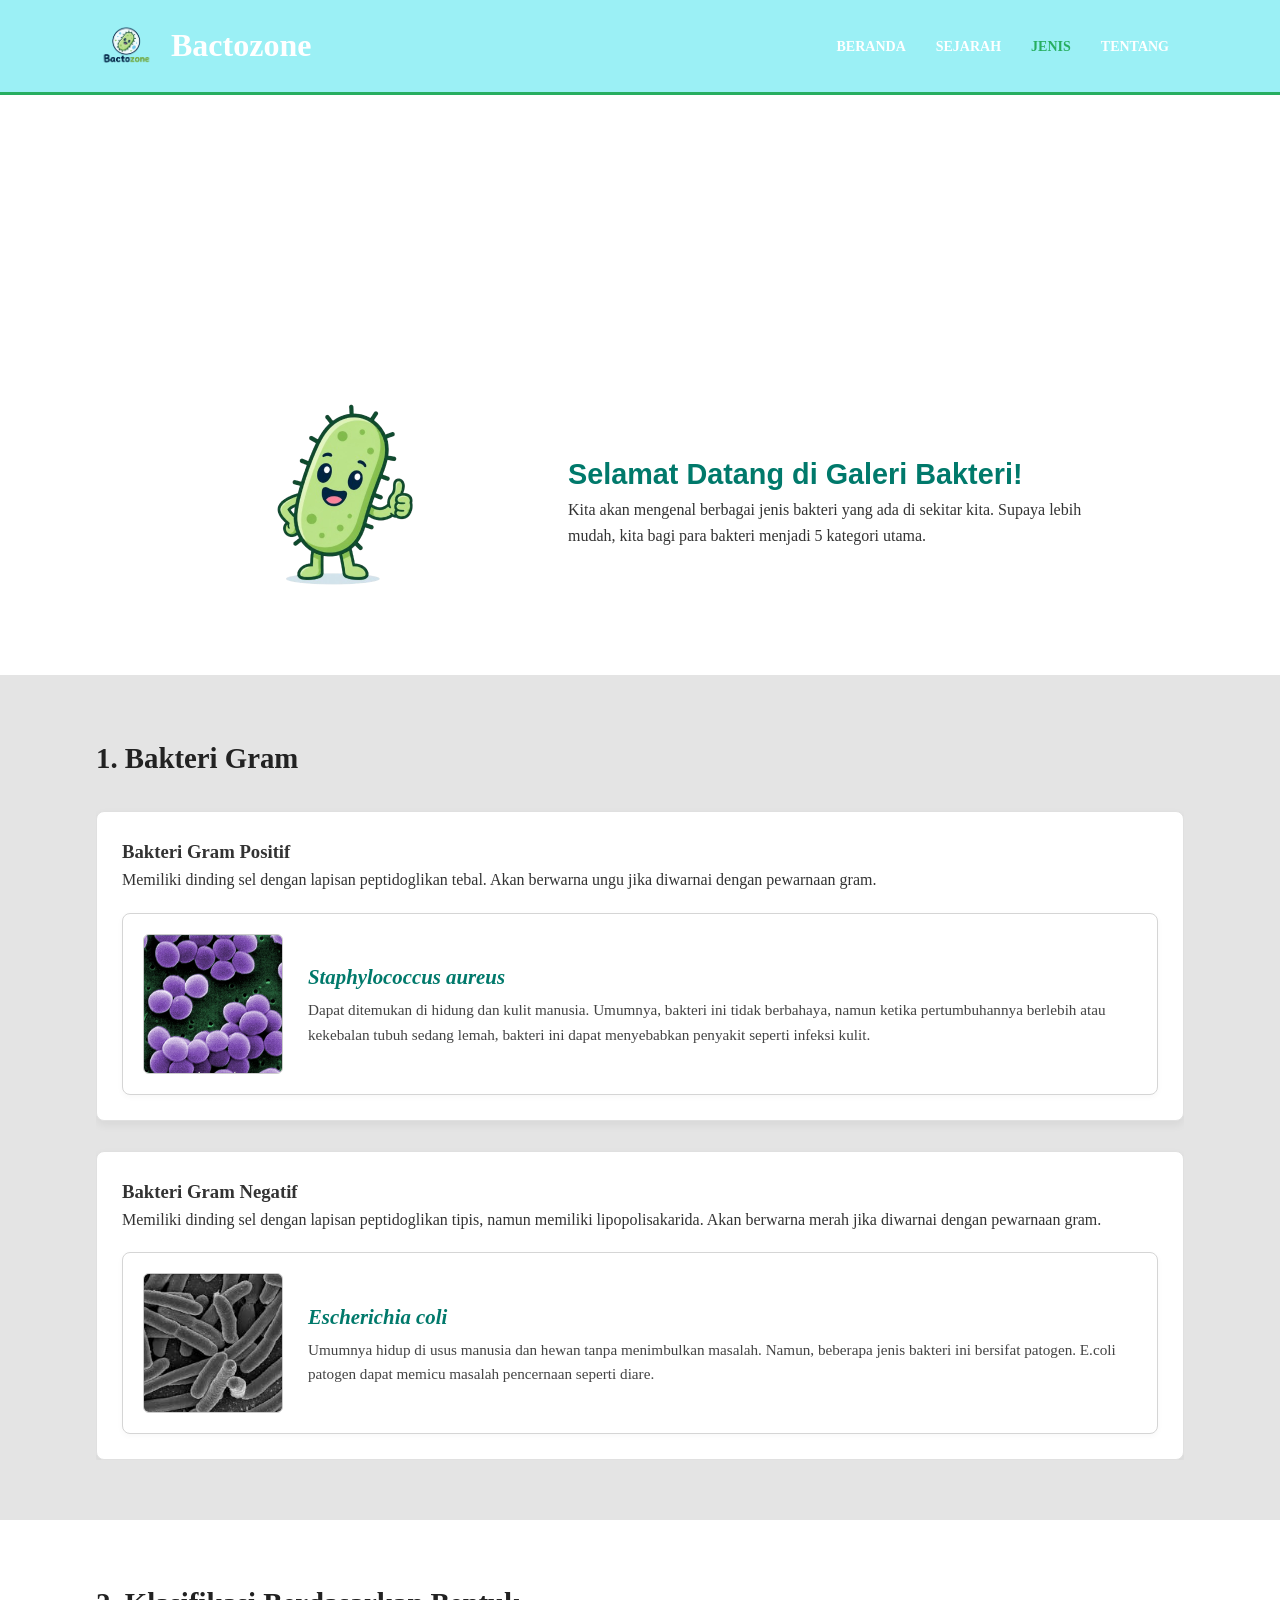
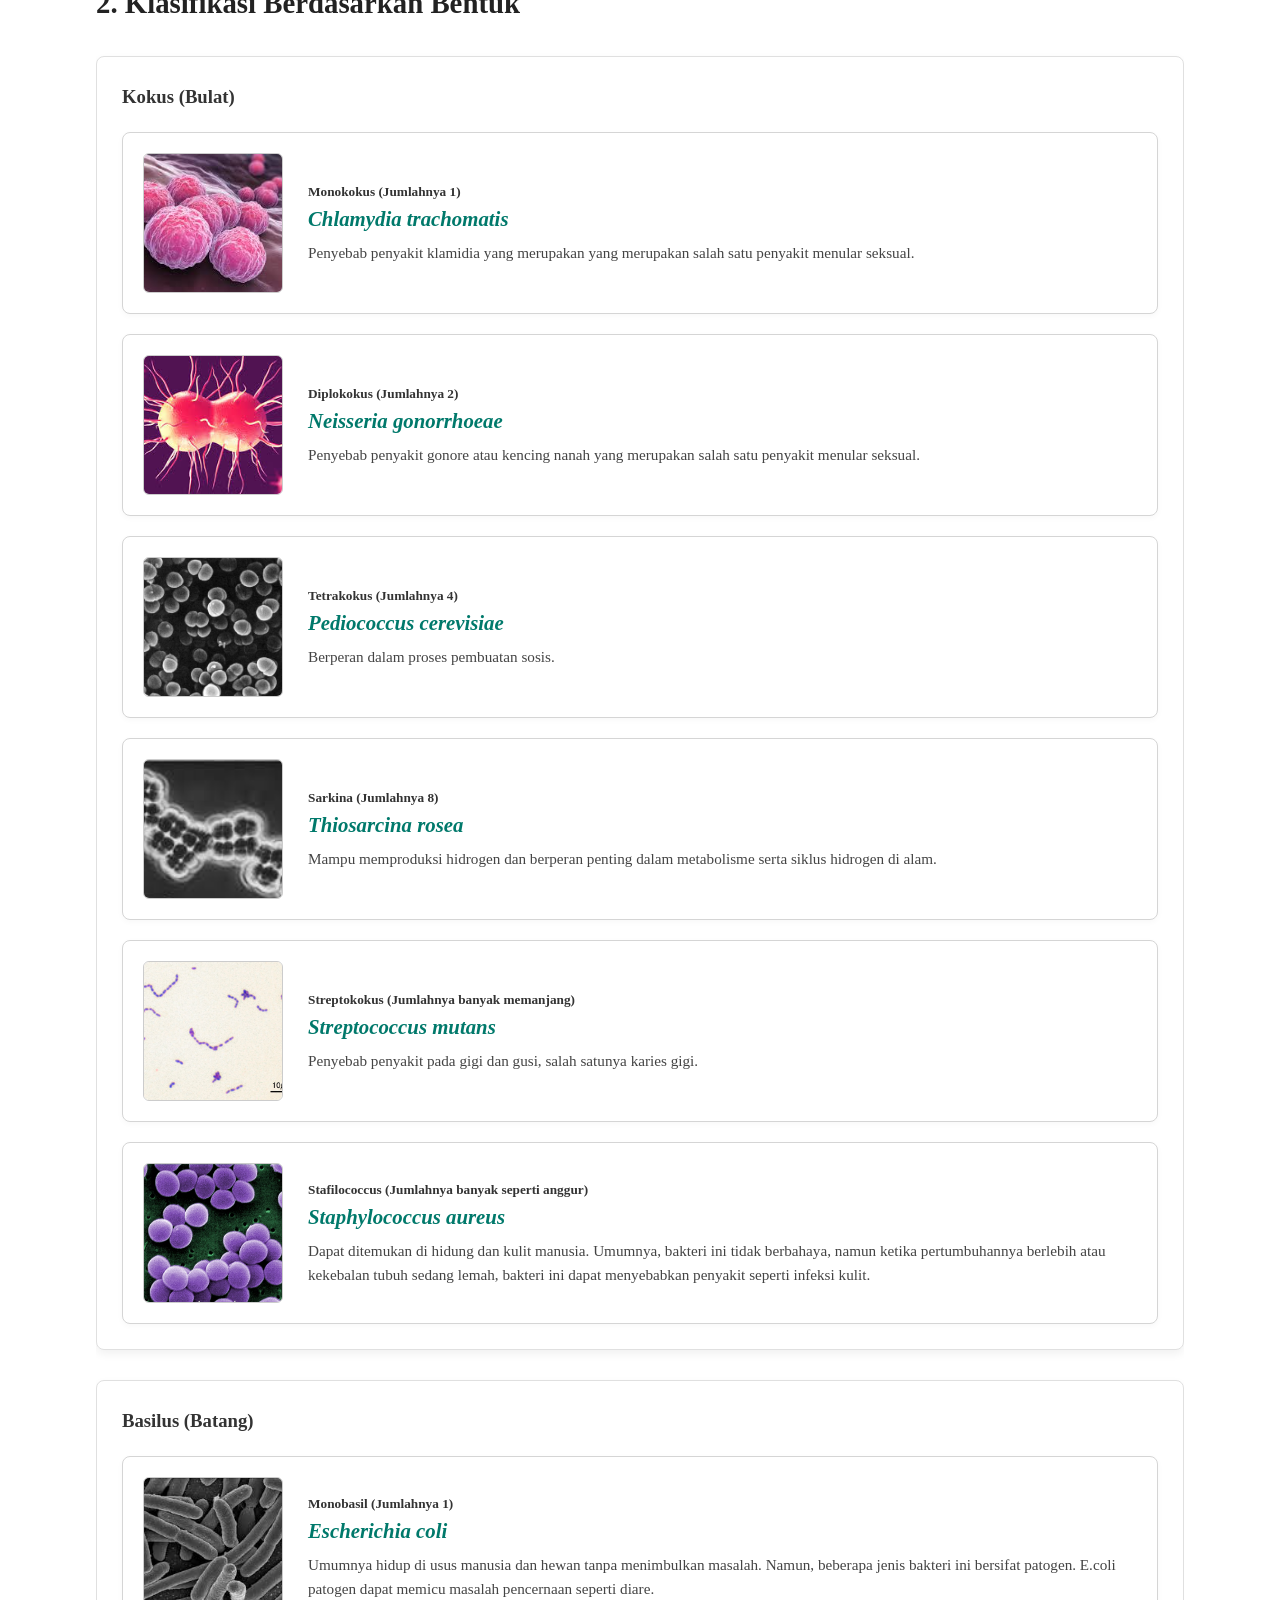
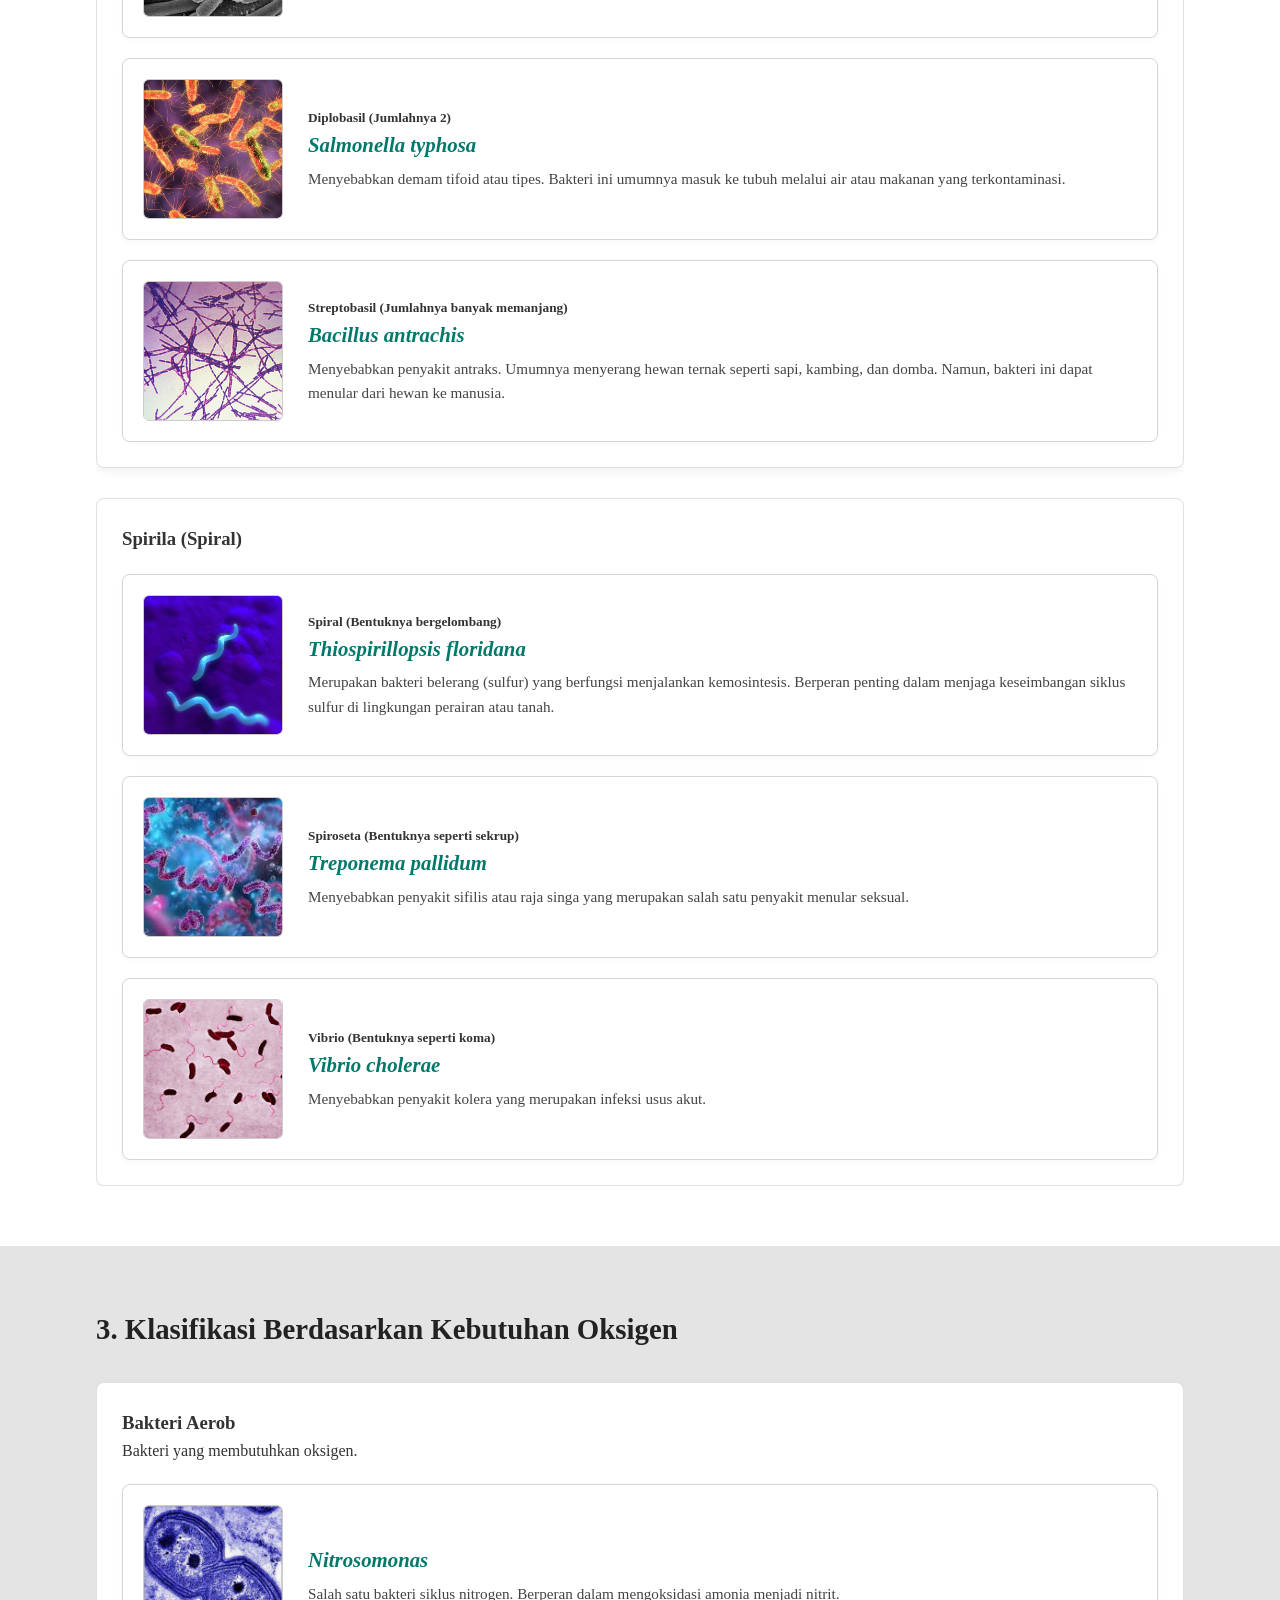
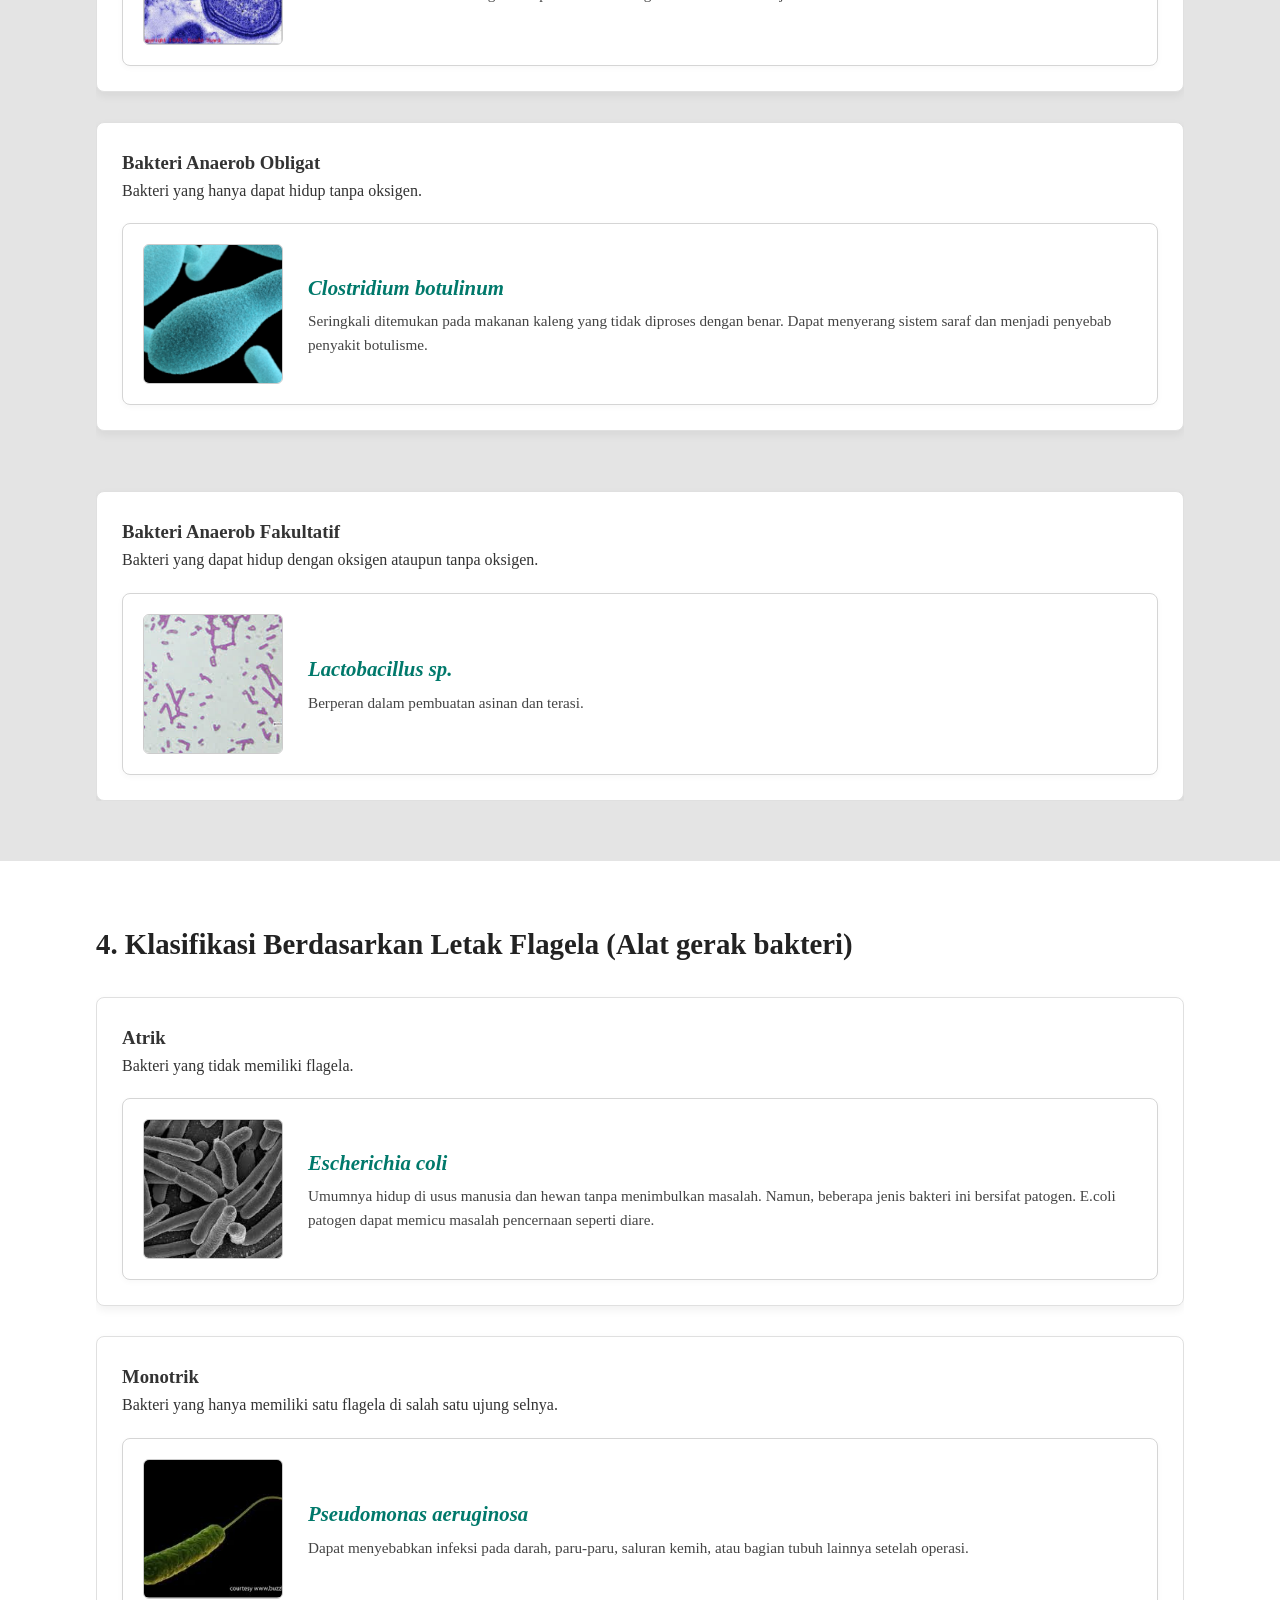
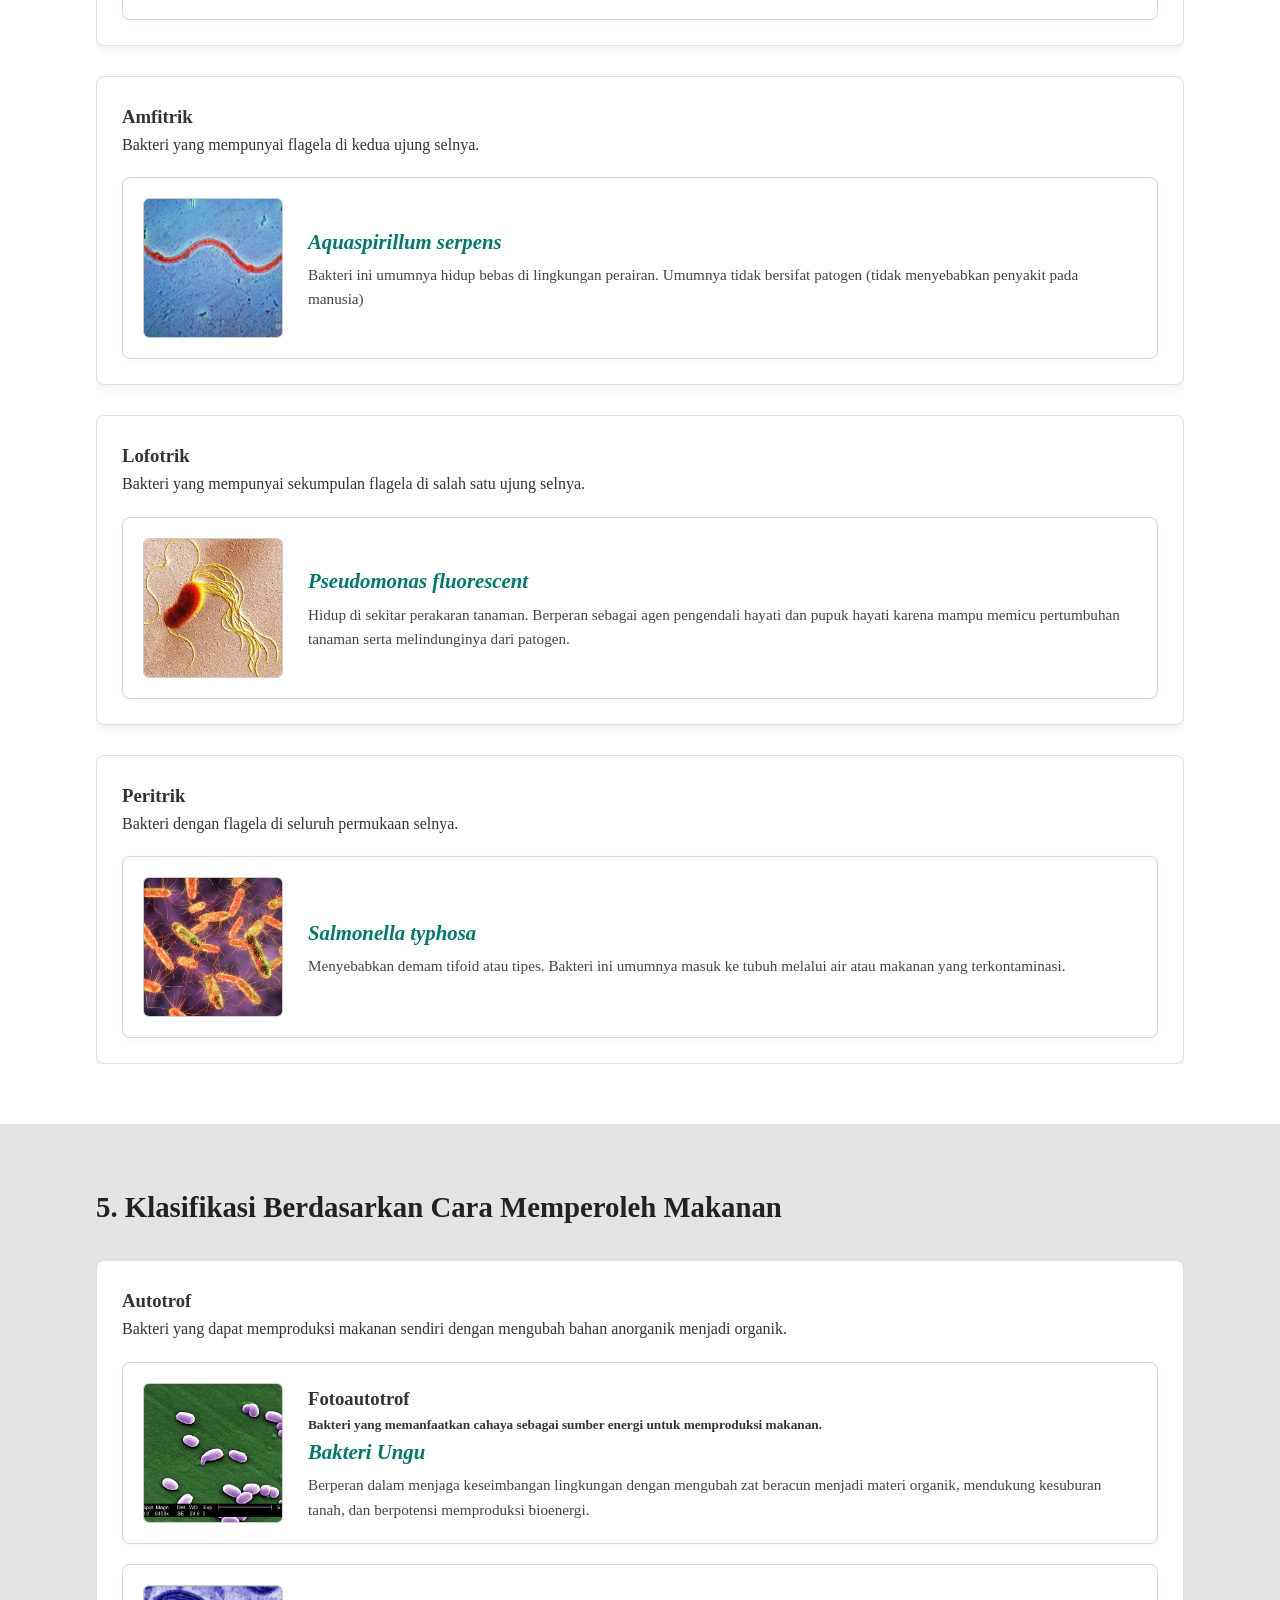
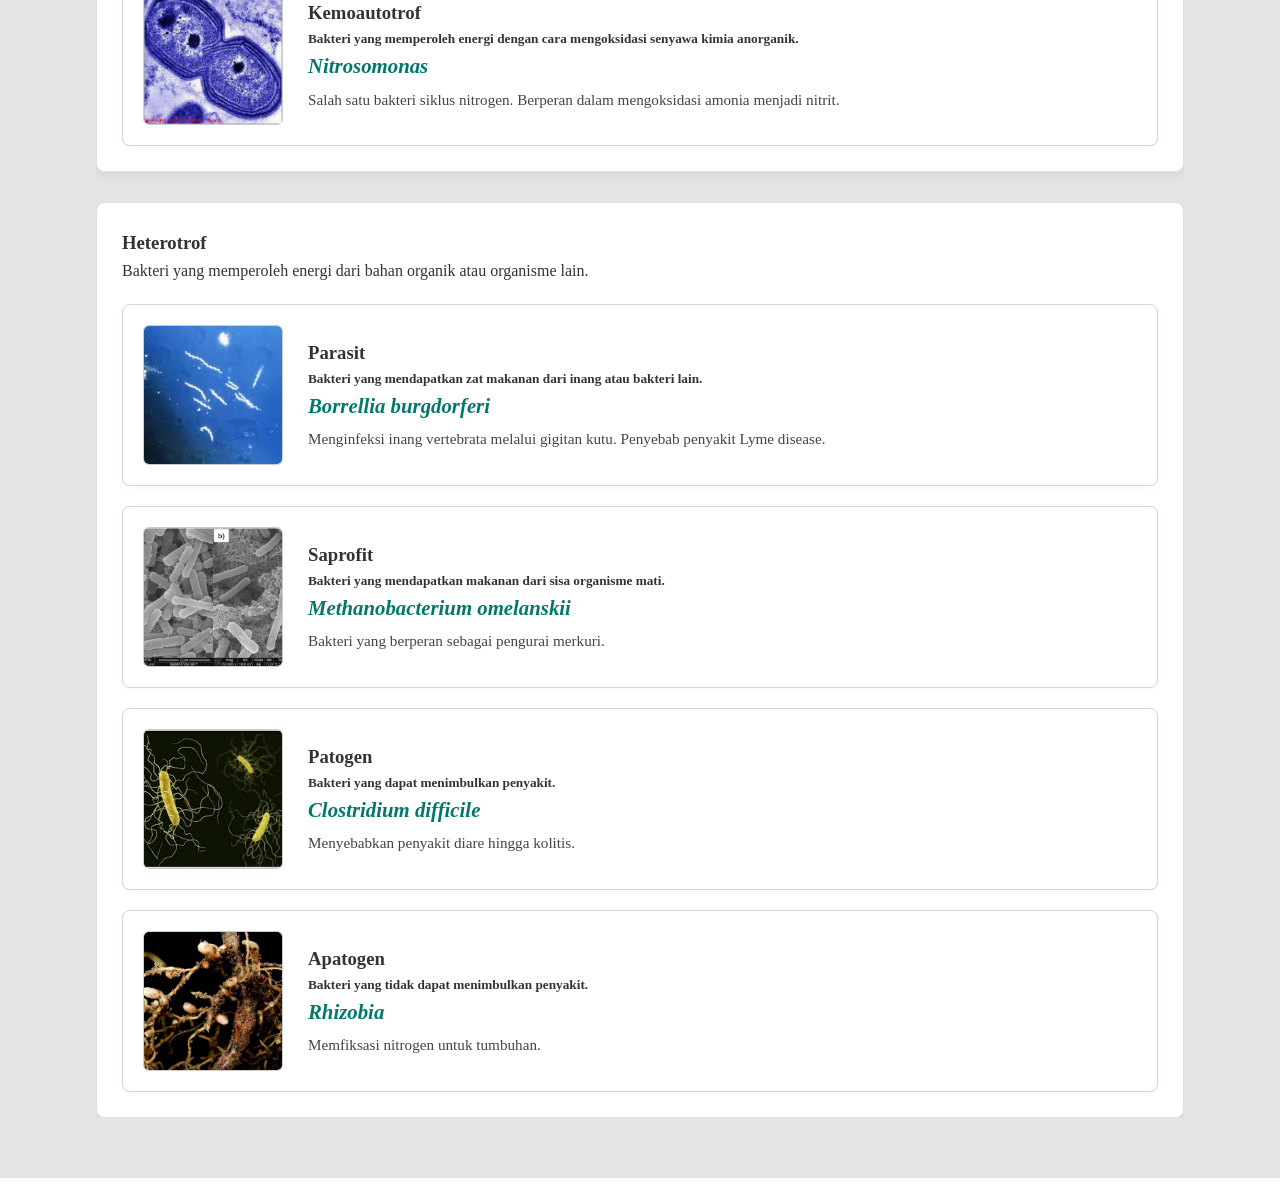
==== jenis.html @ f045241e "Update jenis.html" ====
<!DOCTYPE html>
<html lang="id">
<head>
    <meta charset="UTF-8">
    <meta name="viewport" content="width=device-width, initial-scale=1.0">
    <title>Jenis Bakteri - Bactozone</title>
    <link rel="stylesheet" href="styles.css">
</head>
<body>

    <header>
        <div class="container header-content">
            <div class="logo-area">
                <img src="logo.png" alt="Logo" class="main-logo">
                <h1>Bactozone</h1>
            </div>
            <nav>
                <ul>
                    <li><a href="index.html">Beranda</a></li>
                    <li><a href="sejarah.html">Sejarah</a></li>
                    <li><a href="jenis.html" class="active">Jenis</a></li>
                    <li><a href="#">Tentang</a></li>
                </ul>
            </nav>
        </div>
    </header>

    <section class="section-jenis bg-putih" style="padding: 200px 0 20px 0;">
        <main class="container content-grid" style="margin-top: 30px;">
        <div class="maskot-container">
            <img src="maskot.png" alt="Maskot" class="maskot-img">
        </div>
        <div class="penjelasan-singkat">
            <h2 style="font-family: 'Verdana', sans-serif; color: #00796b;">Selamat Datang di Galeri Bakteri!</h2>
            <p>Kita akan mengenal berbagai jenis bakteri yang ada di sekitar kita. Supaya lebih mudah, kita bagi para bakteri menjadi 5 kategori utama.</p>
        </div>
    </main>

    <section class="section-jenis bg-abu">
        <div class="container">
            <h2>1. Bakteri Gram</h2>
            
            <div class="sub-section-container">
                <div class="sub-section">
                    <h3>Bakteri Gram Positif</h3>
                    <p>Memiliki dinding sel dengan lapisan peptidoglikan tebal. Akan berwarna ungu jika diwarnai dengan pewarnaan gram.</p>
                    
                    <div class="bakteri-template">
                        <div class="bakteri-img-box">
                            <img src="Staphylococcus_aureus.jpg" alt="Staphylococcus aureus">
                        </div>
                        <div class="bakteri-info">
                            <h4>Staphylococcus aureus</h4>
                            <p>Dapat ditemukan di hidung dan kulit manusia. Umumnya, bakteri ini tidak berbahaya, namun ketika pertumbuhannya berlebih atau kekebalan tubuh sedang lemah, bakteri ini dapat menyebabkan penyakit seperti infeksi kulit.</p>
                        </div>
                    </div>
                </div>

                <div class="sub-section">
                    <h3>Bakteri Gram Negatif</h3>
                    <p>Memiliki dinding sel dengan lapisan peptidoglikan tipis, namun memiliki lipopolisakarida. Akan berwarna merah jika diwarnai dengan pewarnaan gram.<p>
                    
                    <div class="bakteri-template">
                        <div class="bakteri-img-box">
                            <img src="Escherichia_coli.jpeg" alt="Escherichia coli">
                        </div>
                        <div class="bakteri-info">
                            <h4>Escherichia coli</h4>
                            <p>Umumnya hidup di usus manusia dan hewan tanpa menimbulkan masalah. Namun, beberapa jenis bakteri ini bersifat patogen. E.coli patogen dapat memicu masalah pencernaan seperti diare.</p>
                        </div>
                    </div>
                </div>
            </div>
        </div>
    </section>

    <section class="section-jenis bg-putih">
        <div class="container">
            <h2>2. Klasifikasi Berdasarkan Bentuk</h2>
                      
            <div class="sub-section-container">
                
                <div class="sub-section">
                    <h3>Kokus (Bulat)</h3>
                           
                    <div class="bakteri-template">
                        <div class="bakteri-img-box"><img src="Chlamydia_trachomatis.jpeg" alt="Chlamydia trachomatis"></div>
                        <div class="bakteri-info">
                            <h5>Monokokus (Jumlahnya 1)</h5>
                            <h4>Chlamydia trachomatis</h4>
                            <p>Penyebab penyakit klamidia yang merupakan yang merupakan salah satu penyakit menular seksual.</p>
                        </div>
                    </div>
                    
                    <div class="bakteri-template">
                        <div class="bakteri-img-box"><img src="Neisseria_gonorrhoeae.jpeg" alt="Neisseria gonorrhoeae"></div>
                        <div class="bakteri-info">
                            <h5>Diplokokus (Jumlahnya 2)</h5>
                            <h4>Neisseria gonorrhoeae</h4>
                            <p>Penyebab penyakit gonore atau kencing nanah yang merupakan salah satu penyakit menular seksual.</p>
                        </div>
                    </div>

                    <div class="bakteri-template">
                        <div class="bakteri-img-box"><img src="Pediococcus_cerevisiae.jpeg" alt="Pediococcus cerevisiae"></div>
                        <div class="bakteri-info">
                            <h5>Tetrakokus (Jumlahnya 4)</h5>
                            <h4>Pediococcus cerevisiae</h4>
                            <p>Berperan dalam proses pembuatan sosis.</p>
                        </div>
                    </div>

                    <div class="bakteri-template">
                        <div class="bakteri-img-box"><img src="Thiosarcina_rosea.jpeg" alt="Thiosarcina rosea"></div>
                        <div class="bakteri-info">
                            <h5>Sarkina (Jumlahnya 8)</h5>
                            <h4>Thiosarcina rosea</h4>
                            <p>Mampu memproduksi hidrogen dan berperan penting dalam metabolisme serta siklus hidrogen di alam.</p>
                        </div>
                    </div>

                    <div class="bakteri-template">
                        <div class="bakteri-img-box"><img src="Streptococcus_mutans.jpg" alt="Streptococcus mutans"></div>
                        <div class="bakteri-info">
                            <h5>Streptokokus (Jumlahnya banyak memanjang)</h5>
                            <h4>Streptococcus mutans</h4>
                            <p>Penyebab penyakit pada gigi dan gusi, salah satunya karies gigi. </p>
                        </div>
                    </div>

                    <div class="bakteri-template">
                        <div class="bakteri-img-box"><img src="Staphylococcus_aureus.jpg" alt="Staphylococcus aureus"></div>
                        <div class="bakteri-info">
                            <h5>Stafilococcus (Jumlahnya banyak seperti anggur)</h5>
                            <h4>Staphylococcus aureus</h4>
                            <p>Dapat ditemukan di hidung dan kulit manusia. Umumnya, bakteri ini tidak berbahaya, namun ketika pertumbuhannya berlebih atau kekebalan tubuh sedang lemah, bakteri ini dapat menyebabkan penyakit seperti infeksi kulit.</p>
                        </div>
                    </div>
                </div>

                <div class="sub-section">
                    <h3>Basilus (Batang)</h3>
                    
                    <div class="bakteri-template">
                        <div class="bakteri-img-box"><img src="Escherichia_coli.jpeg" alt="Escherichia coli"></div>
                        <div class="bakteri-info">
                            <h5>Monobasil (Jumlahnya 1)
                            <h4>Escherichia coli</h4>
                            <p>Umumnya hidup di usus manusia dan hewan tanpa menimbulkan masalah. Namun, beberapa jenis bakteri ini bersifat patogen. E.coli patogen dapat memicu masalah pencernaan seperti diare.</p>
                        </div>
                    </div>

                    <div class="bakteri-template">
                        <div class="bakteri-img-box"><img src="Salmonella_typhosa.jpg" alt="Salmonella typhosa"></div>
                        <div class="bakteri-info">
                            <h5>Diplobasil (Jumlahnya 2)</h5>
                            <h4>Salmonella typhosa</h4>
                            <p>Menyebabkan demam tifoid atau tipes. Bakteri ini umumnya masuk ke tubuh melalui air atau makanan yang terkontaminasi.</p>
                        </div>
                    </div>

                    <div class="bakteri-template">
                        <div class="bakteri-img-box"><img src="Bacillus_antrachis.jpg" alt="Bacillus antrachis"></div>
                        <div class="bakteri-info">
                            <h5>Streptobasil (Jumlahnya banyak memanjang)</h5>
                            <h4>Bacillus antrachis</h4>
                            <p>Menyebabkan penyakit antraks. Umumnya menyerang hewan ternak seperti sapi, kambing, dan domba. Namun, bakteri ini dapat menular dari hewan ke manusia.</p>
                        </div>
                    </div>
                </div>

                <div class="sub-section">
                    <h3>Spirila (Spiral)</h3>
                    
                    <div class="bakteri-template">
                        <div class="bakteri-img-box"><img src="Thiospirillopsis.jpg" alt="Thiospirillopsis floridana"></div>
                        <div class="bakteri-info">
                            <h5>Spiral (Bentuknya bergelombang)</h5>
                            <h4>Thiospirillopsis floridana</h4>
                            <p>Merupakan bakteri belerang (sulfur) yang berfungsi menjalankan kemosintesis. Berperan penting dalam menjaga keseimbangan siklus sulfur di lingkungan perairan atau tanah.</p>
                        </div>
                    </div>

                    <div class="bakteri-template">
                        <div class="bakteri-img-box"><img src="treponema_pallidum.jpeg" alt="Treponema pallidum"></div>
                        <div class="bakteri-info">
                            <h5>Spiroseta (Bentuknya seperti sekrup)</h5>
                            <h4>Treponema pallidum</h4>
                            <p>Menyebabkan penyakit sifilis atau raja singa yang merupakan salah satu penyakit menular seksual.</p>
                        </div>
                    </div>

                    <div class="bakteri-template">
                        <div class="bakteri-img-box"><img src="Vibrio_cholerae.jpg" alt="Vibrio cholerae"></div>
                        <div class="bakteri-info">
                            <h5>Vibrio (Bentuknya seperti koma)</h5>
                            <h4>Vibrio cholerae</h4>
                            <p>Menyebabkan penyakit kolera yang merupakan infeksi usus akut.</p>
                        </div>
                    </div>
                </div>

            </div>
        </div>
    </section>

    <section class="section-jenis bg-abu">
        <div class="container">
            <h2>3. Klasifikasi Berdasarkan Kebutuhan Oksigen</h2>
            
            <div class="sub-section-container">
                <div class="sub-section">
                    <h3>Bakteri Aerob </h3>
                    <p>Bakteri yang membutuhkan oksigen.</p>
                    <div class="bakteri-template">
                        <div class="bakteri-img-box"><img src="Nitrosomonas.jpg" alt="Nitrosomonas"></div>
                        <div class="bakteri-info">
                            <h4>Nitrosomonas</h4>
                               <p>Salah satu bakteri siklus nitrogen. Berperan dalam mengoksidasi amonia menjadi nitrit.</p>
                        </div>
                    </div>
                </div>
            </div>

             <div class="sub-section-container">
                <div class="sub-section">
                   <h3>Bakteri Anaerob Obligat </h3>
                    <p>Bakteri yang hanya dapat hidup tanpa oksigen.</p>
                    <div class="bakteri-template">
                        <div class="bakteri-img-box"><img src="Clostridium_botulinum.jpg" alt="Clostridium botulinum"></div>
                        <div class="bakteri-info">
                            <h4>Clostridium botulinum</h4>
                            <p>Seringkali ditemukan pada makanan kaleng yang tidak diproses dengan benar. Dapat menyerang sistem saraf dan menjadi penyebab penyakit botulisme.</p>
                        </div>
                    </div>
                </div>

              <div class="sub-section-container">
                <div class="sub-section">
                    <h3>Bakteri Anaerob Fakultatif </h3>
                    <p>Bakteri yang dapat hidup dengan oksigen ataupun tanpa oksigen.</p>
                    <div class="bakteri-template">
                        <div class="bakteri-img-box"><img src="Lactobacillus_sp..jpeg" alt="Lactobacillus sp."></div>
                        <div class="bakteri-info">
                        <h4>Lactobacillus sp.</h4>
                            <p>Berperan dalam pembuatan asinan dan terasi.</p>
                        </div>
                    </div>
                </div>
              </div>
             </div>
        </div>
    </section>
                    
    <section class="section-jenis bg-putih">
        <div class="container">
            <h2>4. Klasifikasi Berdasarkan Letak Flagela (Alat gerak bakteri)</h2>
            
            <div class="sub-section-container">
                
                <div class="sub-section">
                    <h3>Atrik</h3>
                    <p>Bakteri yang tidak memiliki flagela.</p>
                    <div class="bakteri-template">
                        <div class="bakteri-img-box"><img src="Escherichia_coli.jpeg" alt="Escherichia coli"></div>
                        <div class="bakteri-info">
                            <h4>Escherichia coli</h4>
                            <p>Umumnya hidup di usus manusia dan hewan tanpa menimbulkan masalah. Namun, beberapa jenis bakteri ini bersifat patogen. E.coli patogen dapat memicu masalah pencernaan seperti diare.</p>
                        </div>
                    </div>
                </div>

                <div class="sub-section">
                    <h3>Monotrik</h3>
                    <p>Bakteri yang hanya memiliki satu flagela di salah satu ujung selnya.</p>
                    
                    <div class="bakteri-template">
                        <div class="bakteri-img-box"><img src="Pseudomonas_aeruginosa.jpeg" alt="Pseudomonas aeruginosa"></div>
                        <div class="bakteri-info">
                            <h4>Pseudomonas aeruginosa</h4>
                            <p>Dapat menyebabkan infeksi pada darah, paru-paru, saluran kemih, atau bagian tubuh lainnya setelah operasi.</p>
                        </div>
                    </div>
                </div>

                <div class="sub-section">
                    <h3>Amfitrik</h3>
                    <p>Bakteri yang mempunyai flagela di kedua ujung selnya.</p>
                    
                    <div class="bakteri-template">
                        <div class="bakteri-img-box"><img src="Aquaspirillum_serpens.jpg" alt="Aquaspirillum serpens"></div>
                        <div class="bakteri-info">
                            <h4>Aquaspirillum serpens</h4>
                            <p>Bakteri ini umumnya hidup bebas di lingkungan perairan. Umumnya tidak bersifat patogen (tidak menyebabkan penyakit pada manusia)</p>
                        </div>
                    </div>
                </div>

                <div class="sub-section">
                    <h3>Lofotrik</h3>
                    <p>Bakteri yang mempunyai sekumpulan flagela di salah satu ujung selnya.</p>
                    
                    <div class="bakteri-template">
                        <div class="bakteri-img-box"><img src="Pseudomonas_fluorescent.jpeg" alt="Pseudomonas fluorescent"></div>
                        <div class="bakteri-info">
                            <h4>Pseudomonas fluorescent</h4>
                            <p>Hidup di sekitar perakaran tanaman. Berperan sebagai agen pengendali hayati dan pupuk hayati karena mampu memicu pertumbuhan tanaman serta melindunginya dari patogen.</p>
                        </div>
                    </div>
                </div>

                <div class="sub-section">
                    <h3>Peritrik</h3>
                    <p>Bakteri dengan flagela di seluruh permukaan selnya.</p>
                    
                    <div class="bakteri-template">
                        <div class="bakteri-img-box"><img src="Salmonella_typhosa.jpg" alt="Salmonella typhosa"></div>
                        <div class="bakteri-info">
                            <h4>Salmonella typhosa</h4>
                            <p>Menyebabkan demam tifoid atau tipes. Bakteri ini umumnya masuk ke tubuh melalui air atau makanan yang terkontaminasi.</p>
                        </div>
                    </div>
                </div>

            </div>
        </div>
    </section>

    <section class="section-jenis bg-abu">
        <div class="container">
            <h2>5. Klasifikasi Berdasarkan Cara Memperoleh Makanan</h2>
            <div class="sub-section-container">
                
                <div class="sub-section">
                    <h3>Autotrof</h3>
                    <p>Bakteri yang dapat memproduksi makanan sendiri dengan mengubah bahan anorganik menjadi organik.</p>
                    
                    <div class="bakteri-template">
                        <div class="bakteri-img-box"><img src="Bakteri_ungu.jpg" alt="Bakteri Ungu"></div>
                        <div class="bakteri-info">
                            <h3> Fotoautotrof</h3>
                            <h5> Bakteri yang memanfaatkan cahaya sebagai sumber energi untuk memproduksi makanan.</h5>
                            <h4>Bakteri Ungu</h4>
                            <p>Berperan dalam menjaga keseimbangan lingkungan dengan mengubah zat beracun menjadi materi organik, mendukung kesuburan tanah, dan berpotensi memproduksi bioenergi.</p>
                        </div>
                    </div>
                    
                    <div class="bakteri-template">
                        <div class="bakteri-img-box"><img src="Nitrosomonas.jpg" alt="Nitrosomonas"></div>
                        <div class="bakteri-info">
                            <h3> Kemoautotrof </h3>
                            <h5> Bakteri yang memperoleh energi dengan cara mengoksidasi senyawa kimia anorganik.</h5>
                            <h4>Nitrosomonas</h4>
                            <p>Salah satu bakteri siklus nitrogen. Berperan dalam mengoksidasi amonia menjadi nitrit.</p>
                        </div>
                    </div>
                </div>

                <div class="sub-section">
                    <h3>Heterotrof</h3>
                    <p>Bakteri yang memperoleh energi dari bahan organik atau organisme lain.</p>
                    
                    <div class="bakteri-template">
                        <div class="bakteri-img-box"><img src="Borrellia_burgdorferi.jpeg" alt="Borrellia burgdorferi"></div>
                        <div class="bakteri-info">
                            <h3> Parasit</h3>
                            <h5> Bakteri yang mendapatkan zat makanan dari inang atau bakteri lain.</h5>
                            <h4>Borrellia burgdorferi</h4>
                            <p>Menginfeksi inang vertebrata melalui gigitan kutu. Penyebab penyakit Lyme disease.</p>
                        </div>
                    </div>

                    <div class="bakteri-template">
                        <div class="bakteri-img-box"><img src="Methanobacterium.jpg" alt="Methanobacterium omelanskii"></div>
                        <div class="bakteri-info">
                            <h3> Saprofit</h3>
                            <h5> Bakteri yang mendapatkan makanan dari sisa organisme mati.</h5>
                            <h4>Methanobacterium omelanskii</h4>
                            <p>Bakteri yang berperan sebagai pengurai merkuri.</p>
                        </div>
                    </div>

                    <div class="bakteri-template">
                        <div class="bakteri-img-box"><img src="Clostridium_difficile.jpeg" alt="Clostridium difficile"></div>
                        <div class="bakteri-info">
                            <h3> Patogen </h3>
                            <h5> Bakteri yang dapat menimbulkan penyakit.</h5>
                            <h4>Clostridium difficile</h4>
                            <p>Menyebabkan penyakit diare hingga kolitis.</p>
                        </div>
                    </div>

                    <div class="bakteri-template">
                        <div class="bakteri-img-box"><img src="Rhizobia.jpg" alt="Rhizobia"></div>
                        <div class="bakteri-info">
                            <h3> Apatogen </h3>
                            <h5> Bakteri yang tidak dapat menimbulkan penyakit.</h5>
                            <h4>Rhizobia</h4>
                            <p>Memfiksasi nitrogen untuk tumbuhan.</p>
                        </div>
                    </div>
                </div>

            </div>
        </div>
    </section>
---- styles.css ----
/* General Styling */
* {
  margin: 0;
  padding: 0;
  box-sizing: border-box;
  font-family: 'Times', sans-serif;
}

body {
  background-color: #f4f9f4;
  color: #333;
  line-height: 1.6;
}

.container {
  width: 85%;
  margin: auto;
  overflow: hidden;
}

/* Header */
header {
  background: #9BF0F5;
  color: #fff;
  padding: 1rem 0;
  border-bottom: #27ae60 3px solid;
}

.header-content {
  display: flex;
  justify-content: space-between;
  align-items: center;
}

.logo-area {
  display: flex;
  align-items: center;
}

.main-logo {
  width: 60px;       /* Atur lebar logo */
  height: auto;      /* Tinggi otomatis agar proporsional */
  margin-right: 15px; /* Jarak antara logo dan tulisan Bactozone */
}

nav ul {
  display: flex;
  list-style: none;
}

nav ul li {
  padding: 0 15px;
}

nav ul li a {
  color: #fff;
  text-decoration: none;
  text-transform: uppercase;
  font-size: 14px;
  font-weight: bold;
}

nav ul li a:hover, .active {
  color: #27ae60;
}

/* Banner */
.hero-banner {
  height: 450px;
  background-image: linear-gradient(rgba(0,0,0,0.4), rgba(0,0,0,0.4)), url('./ilustrasi.jpeg');
  background-size: cover;
  background-position: center;
  background-repeat: no-repeat;
  display: flex;
  justify-content: center;
  align-items: center;
  text-align: center;
  border-bottom: 5px solid #90EE90; /* Aksen warna sekunder */
}

.banner-content h2 {
  margin: 0;       /* Menghapus jarak luar bawaan */
  padding: 0 20px; /* Memberi sedikit ruang agar teks tidak menyentuh pinggir layar */
  color: white;
  font-size: 2.5rem;
}

/* Container Utama */
.content-grid {
  display: flex !important;
  flex-direction: row !important; /* Paksa menyamping */
  align-items: center;            /* Sejajar vertikal tengah */
  justify-content: center;        /* Kumpul di tengah secara horizontal */
  gap: 40px;                      /* Jarak antara maskot dan teks */
  padding: 50px 5%;               /* Jarak atas-bawah dan samping */
  max-width: 1100px;              /* SUPAYA TIDAK TERLALU LEBAR KE KANAN */
  margin: 0 auto;                 /* Membuat seluruh box ini ada di tengah layar */
}

/* Kotak Maskot (Kiri) */
.maskot-container {
  flex: 1;                        /* Berikan ruang 1 bagian */
  display: flex;
  justify-content: center;        /* Gambar maskot di tengah kotaknya */
}

.maskot-img {
  width: 100%;
  max-width: 250px;               /* Batasi ukuran maskot agar pas */
  height: auto;
}

/* Kotak Teks (Kanan) */
.penjelasan-singkat {
  flex: 1.5;                      /* Berikan ruang sedikit lebih lebar untuk teks */
  text-align: left;               /* Teks rata kiri */
}

.penjelasan-singkat h3 {
  margin-bottom: 15px;
  font-size: 1.8rem;
  color: #2e7d32;                 /* Warna hijau agar lebih segar */
}

.penjelasan-singkat p {
  margin: 0;
  line-height: 1.6;
}

/* Footer */
footer {
  background: #2c3e50;
  color: white;
  text-align: center;
  padding: 20px;
  margin-top: 40px;
}

/* Responsive */
@media (max-width: 768px) {
  .content-grid {
      grid-template-columns: 1fr;
  }
  .header-content {
      flex-direction: column;
  }
  nav ul {
      margin-top: 20px;
  }
}
.scientist-section {
  padding: 20px 0 80px 0;
}

.scientist-card {
  display: flex;
  background: white;
  margin-bottom: 30px;
  border-radius: 15px;
  overflow: hidden;
  box-shadow: 5px 5px 0px var(--sekunder); /* Aksen Hijau */
  border: 2px solid var(--utama); /* Aksen Biru Muda */
  align-items: center;
  background-color: #ffffff;
}

.scientist-img-box {
  flex: 0 0 200px;
  height: 200px;
  background: #f0f0f0;
  display: flex;
  justify-content: center;
  align-items: center;
}

.scientist-img-box img {
  width: 100%;
  height: 100%;
  object-fit: cover;
}

.scientist-info {
  padding: 20px 30px;
}

.scientist-info h3 {
  margin-top: 0;
  color: #2e7d32;
  font-family: 'Verdana', sans-serif;
}

.placeholder-img {
  font-size: 12px;
  color: #999;
}

body.halaman-sejarah {
    background-color: #E4E4E4;
}

.section-jenis {
    width: 100% !important; /* Memaksa kotak memanjang penuh dari kiri ke kanan layar */
    display: block !important;
    padding: 60px 0;
    box-sizing: border-box;
    clear: both;
}

/* Pewarnaan Penuh Sesuai Sketsa Gambar 2 Kamu */
.bg-abu { 
    background-color: #E4E4E4 !important; 
}
.bg-putih { 
    background-color: #FFFFFF !important; 
}

.section-jenis h2 {
    margin-top: 0;
    font-size: 1.8rem;
    color: #222;
}

/* Jarak antar sub-section kotak putih di dalam Section 1 */
.sub-section-container {
    margin-top: 30px;
    display: flex;
    flex-direction: column;
    gap: 30px;
}
.sub-section {
    background: #FFFFFF !important;
    padding: 25px;
    border-radius: 8px;
    box-shadow: 0 4px 10px rgba(0,0,0,0.06);
    border: 1px solid #E0E0E0;
}

/* Desain Kotak Template Bakteri Modern */
.bakteri-template {
    display: flex;
    gap: 25px;
    margin-top: 20px;
    background: #FFFFFF !important;
    border: 1px solid #D5D5D5;
    border-radius: 8px;
    padding: 20px;
    align-items: center;
    box-shadow: 0 2px 6px rgba(0,0,0,0.03);
}
.bakteri-img-box {
    width: 140px;
    height: 140px;
    background: #F0F0F0;
    display: flex;
    align-items: center;
    justify-content: center;
    border-radius: 6px;
    overflow: hidden;
    flex-shrink: 0;
    border: 1px solid #ccc;
}
.bakteri-img-box img {
    width: 100%;
    height: 100%;
    object-fit: cover;
}
.bakteri-info h4 {
    margin: 0 0 5px 0;
    font-size: 1.3rem;
    color: #00796b;
    font-style: italic;
}
.bakteri-info .nama-ilmiah {
    color: #00796b;
    font-weight: 500;
    margin-bottom: 10px;
    display: block;
    font-style: italic;
}
.bakteri-info p {
    margin: 0;
    color: #444;
    font-size: 0.95rem;
}

@media (max-width: 768px) {
    .bakteri-template { flex-direction: column; align-items: flex-start; }
    .bakteri-img-box { width: 100%; height: 180px; }
}
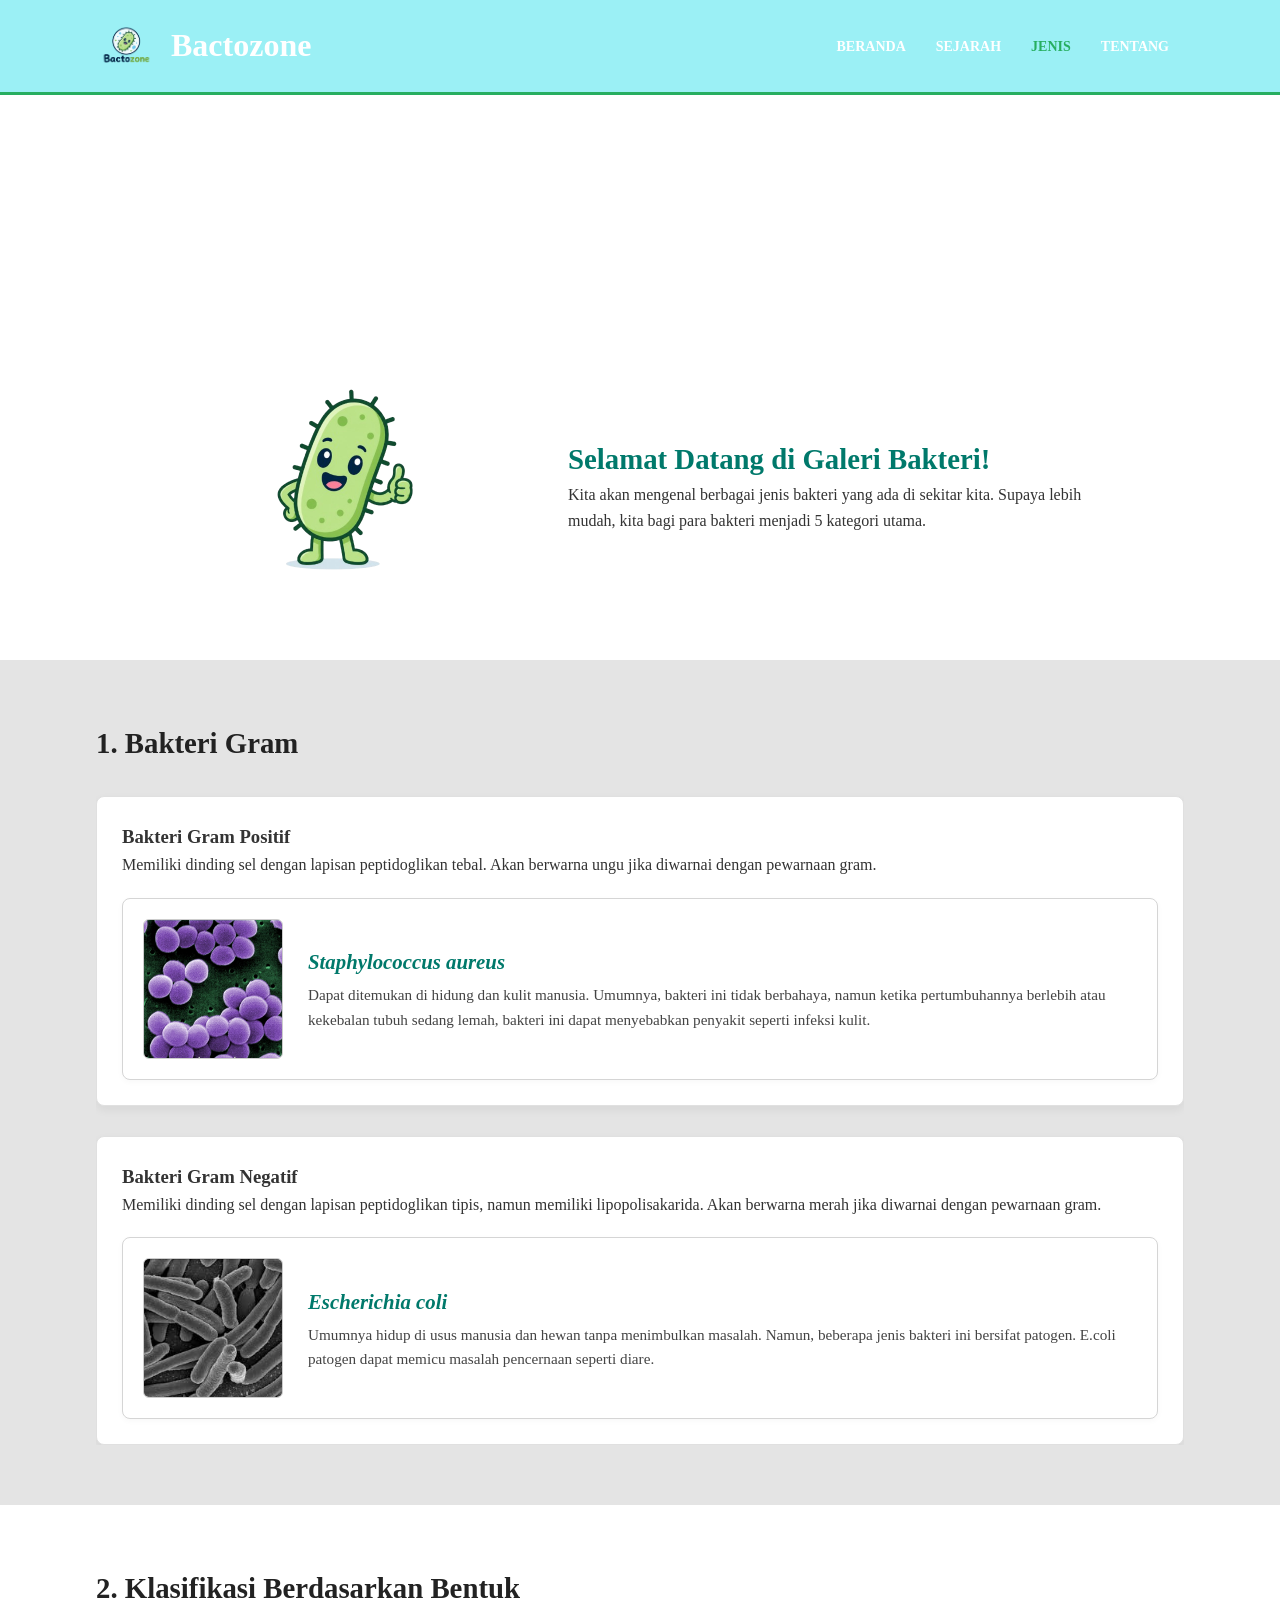
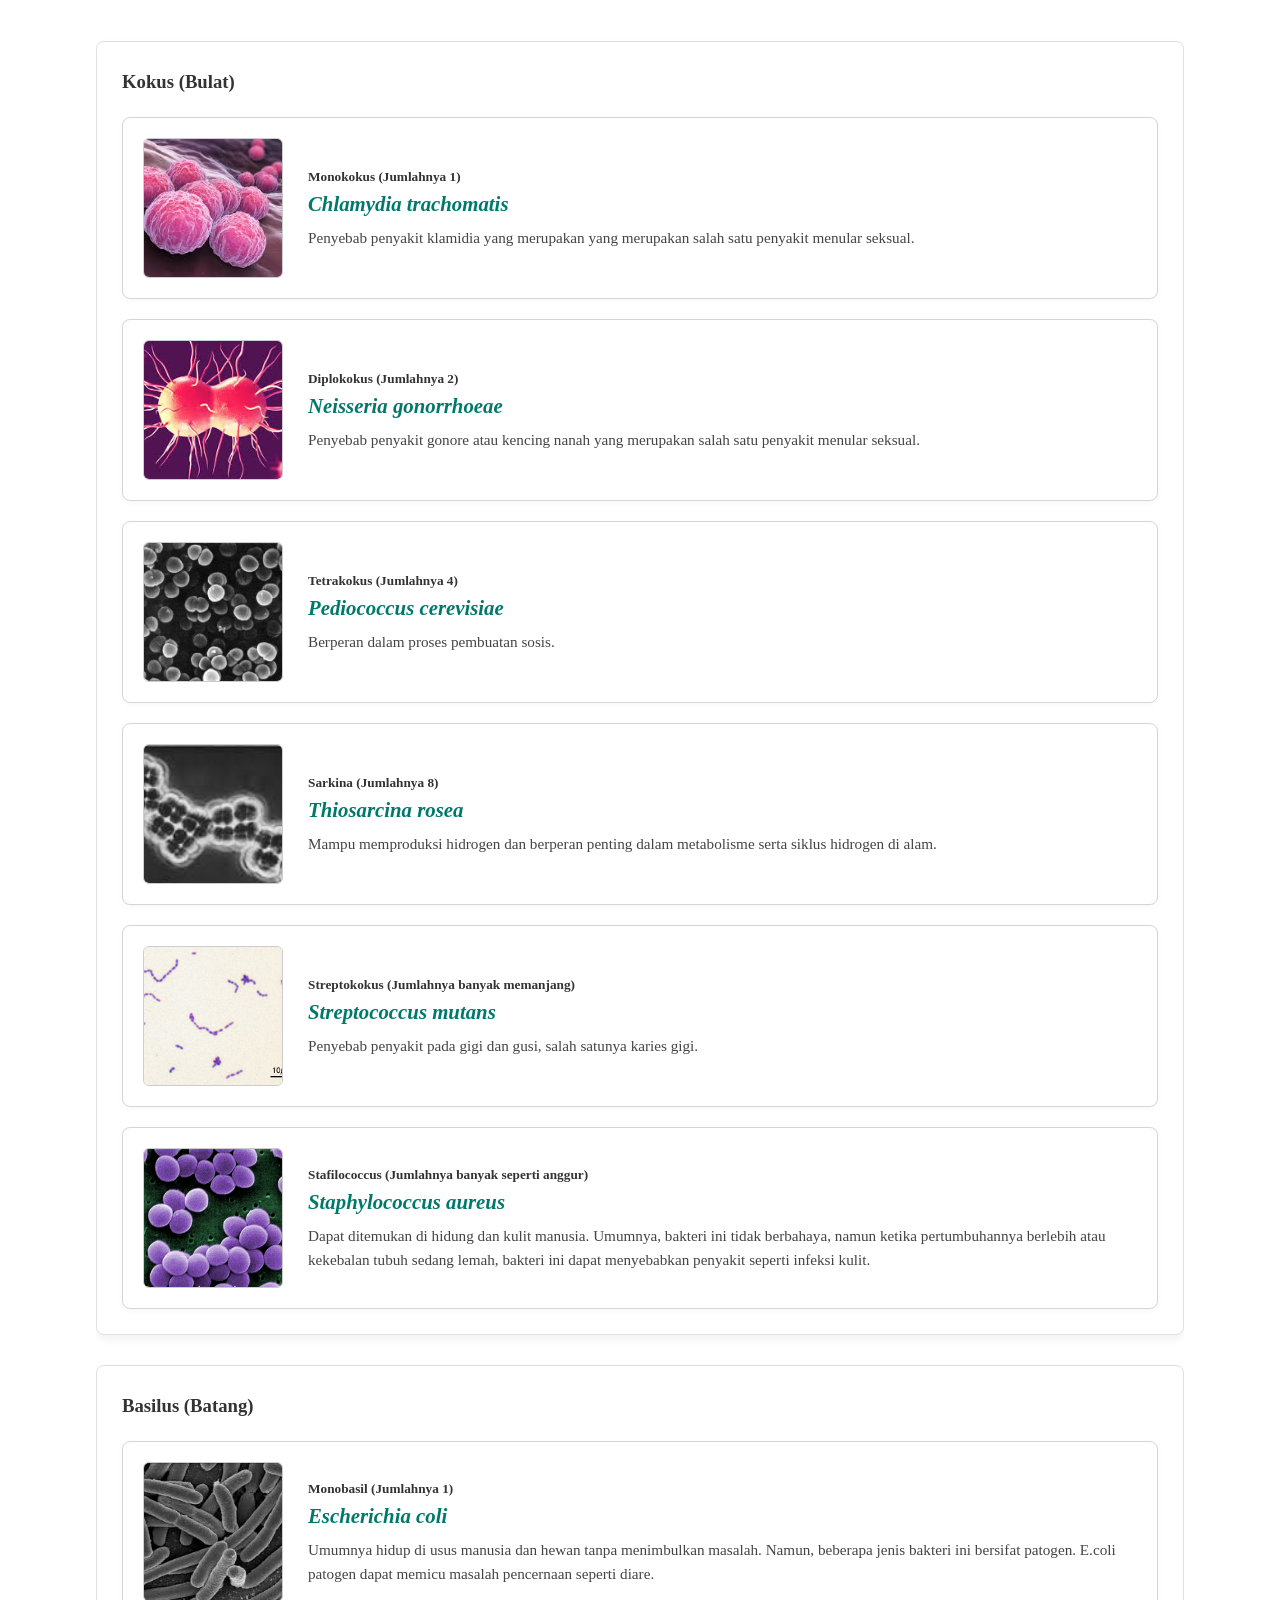
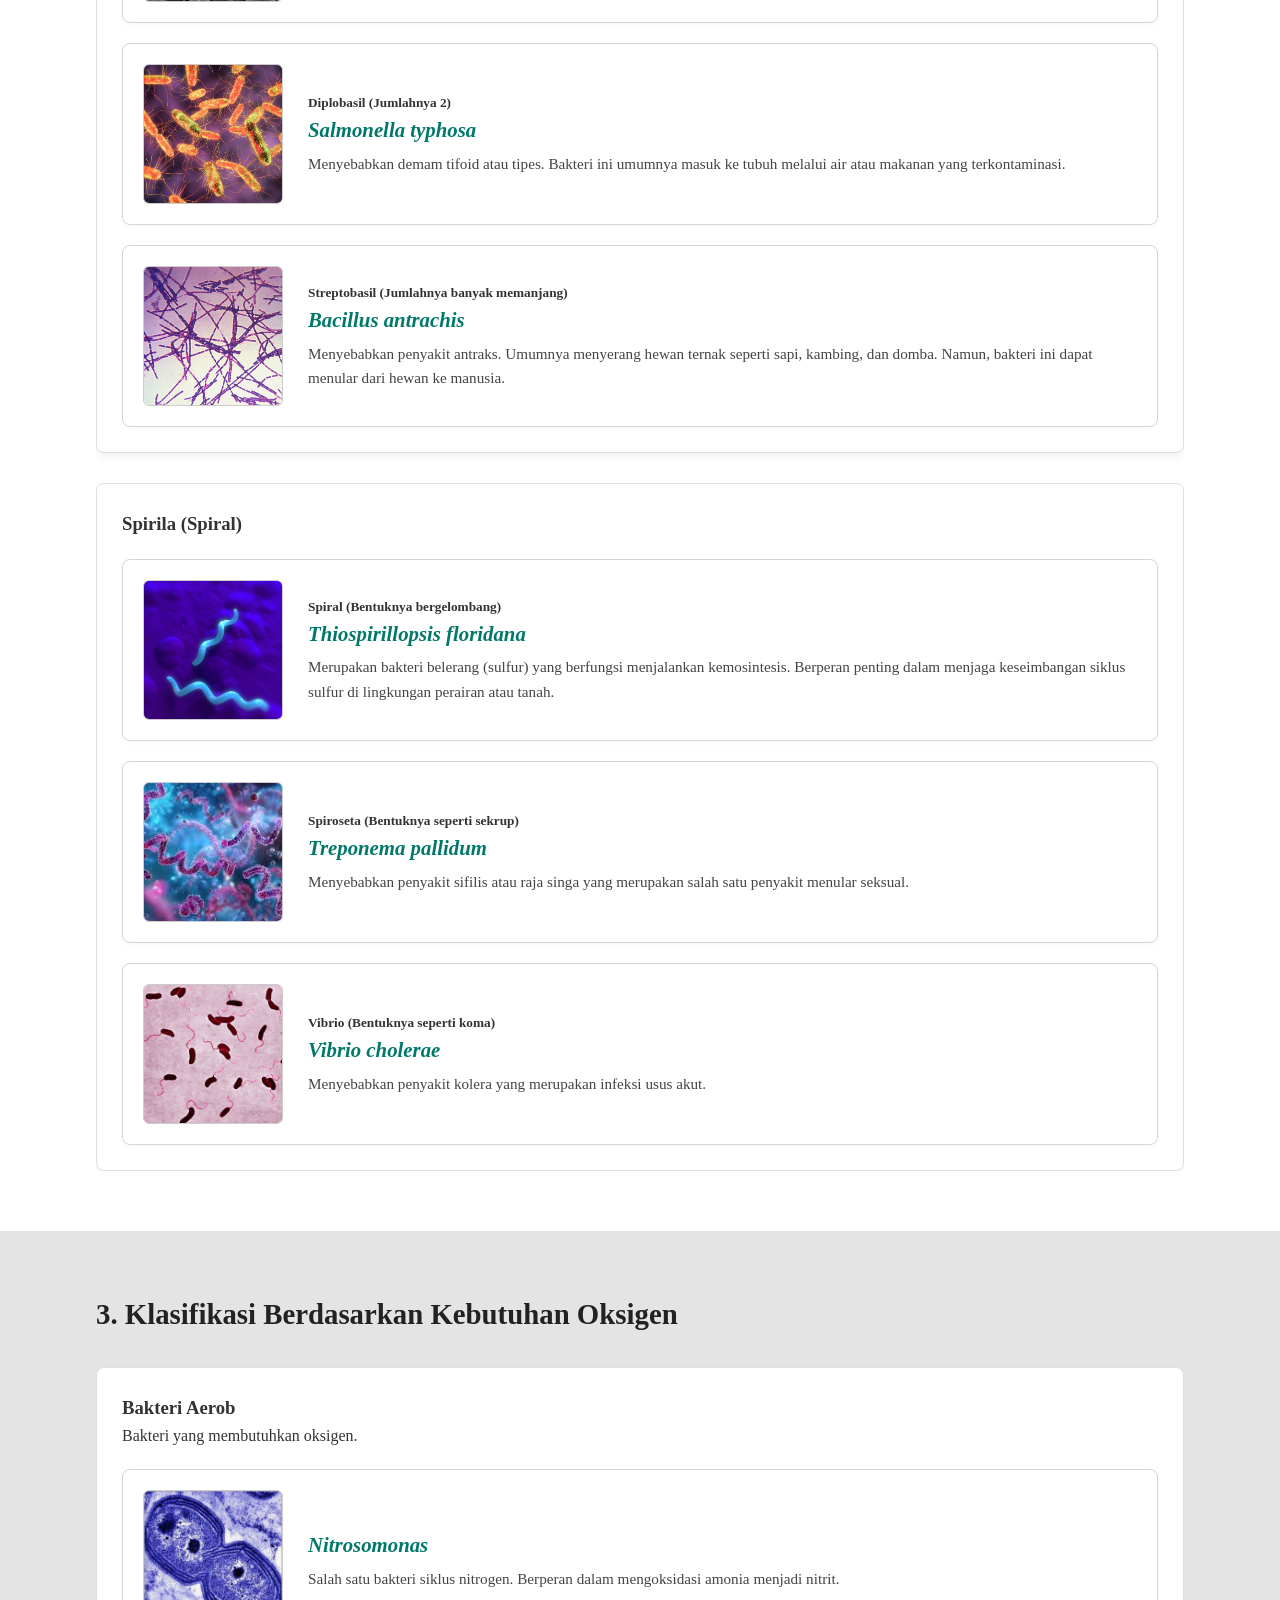
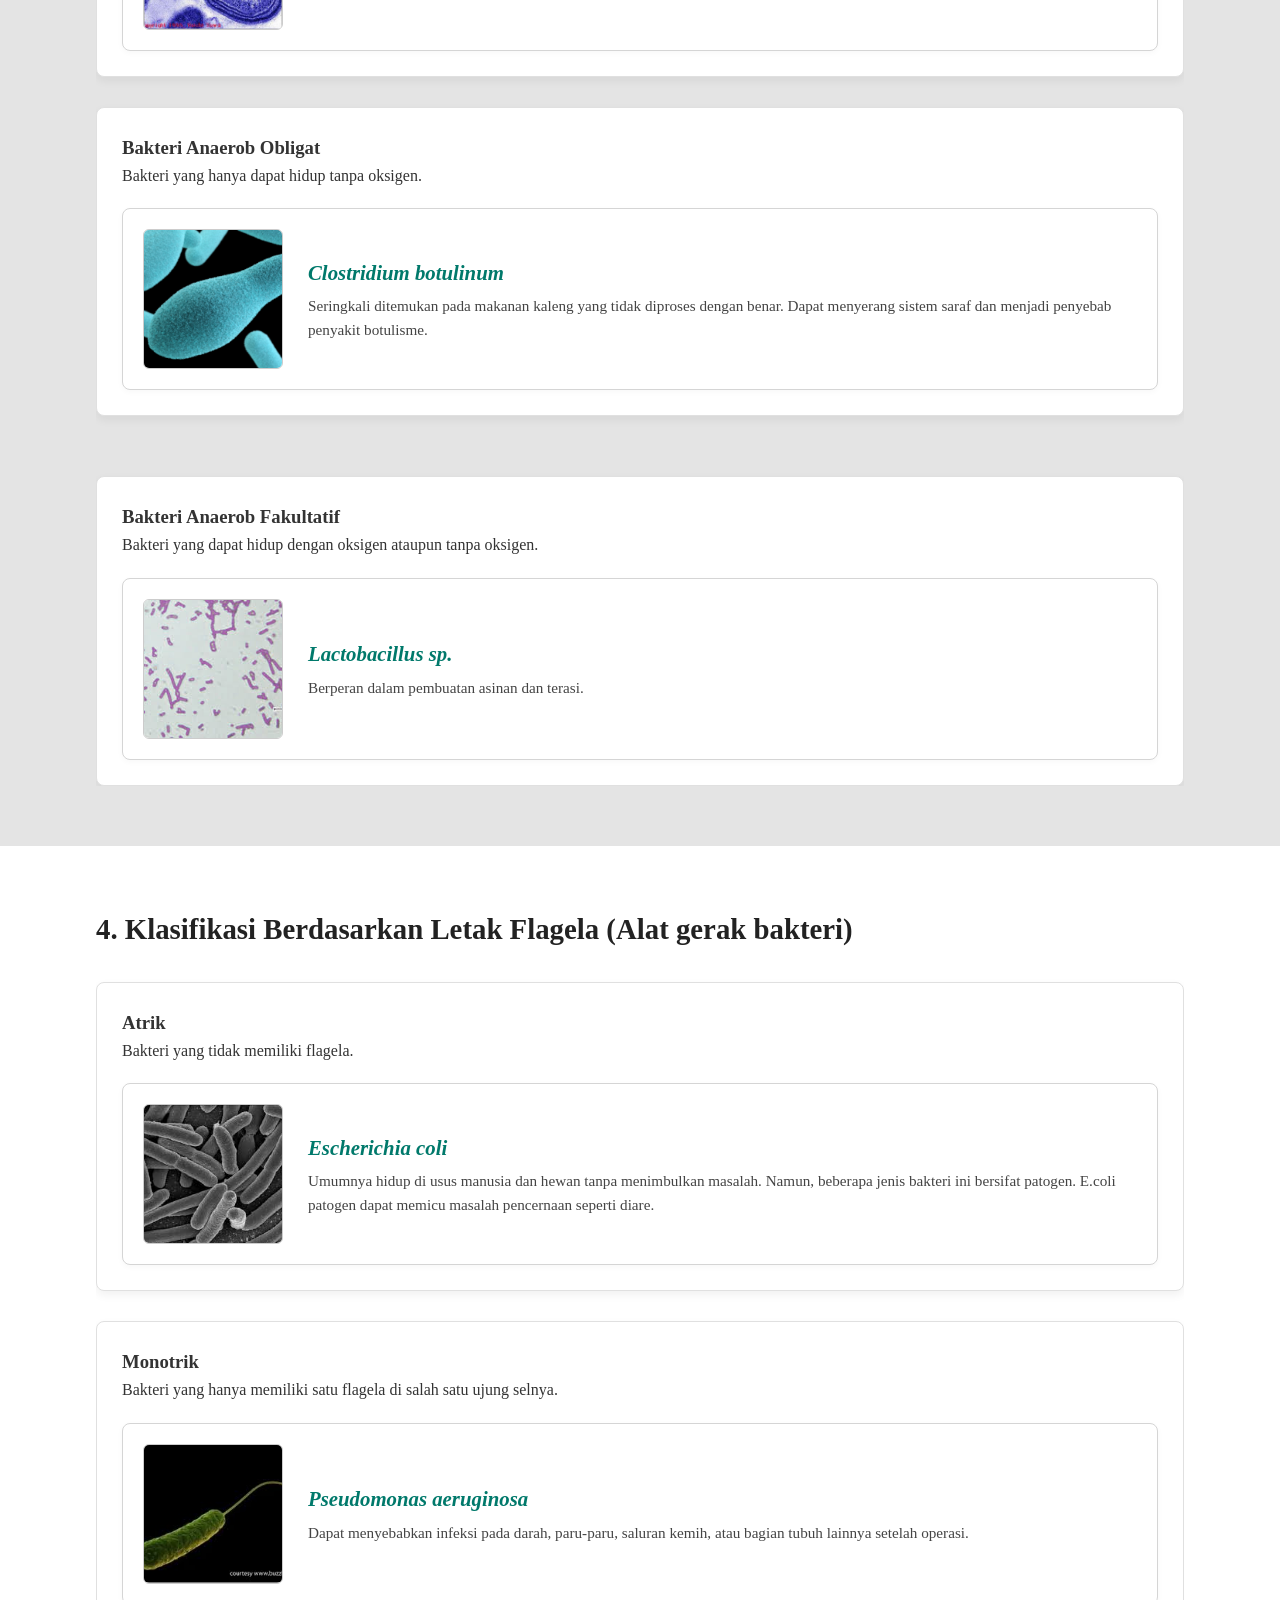
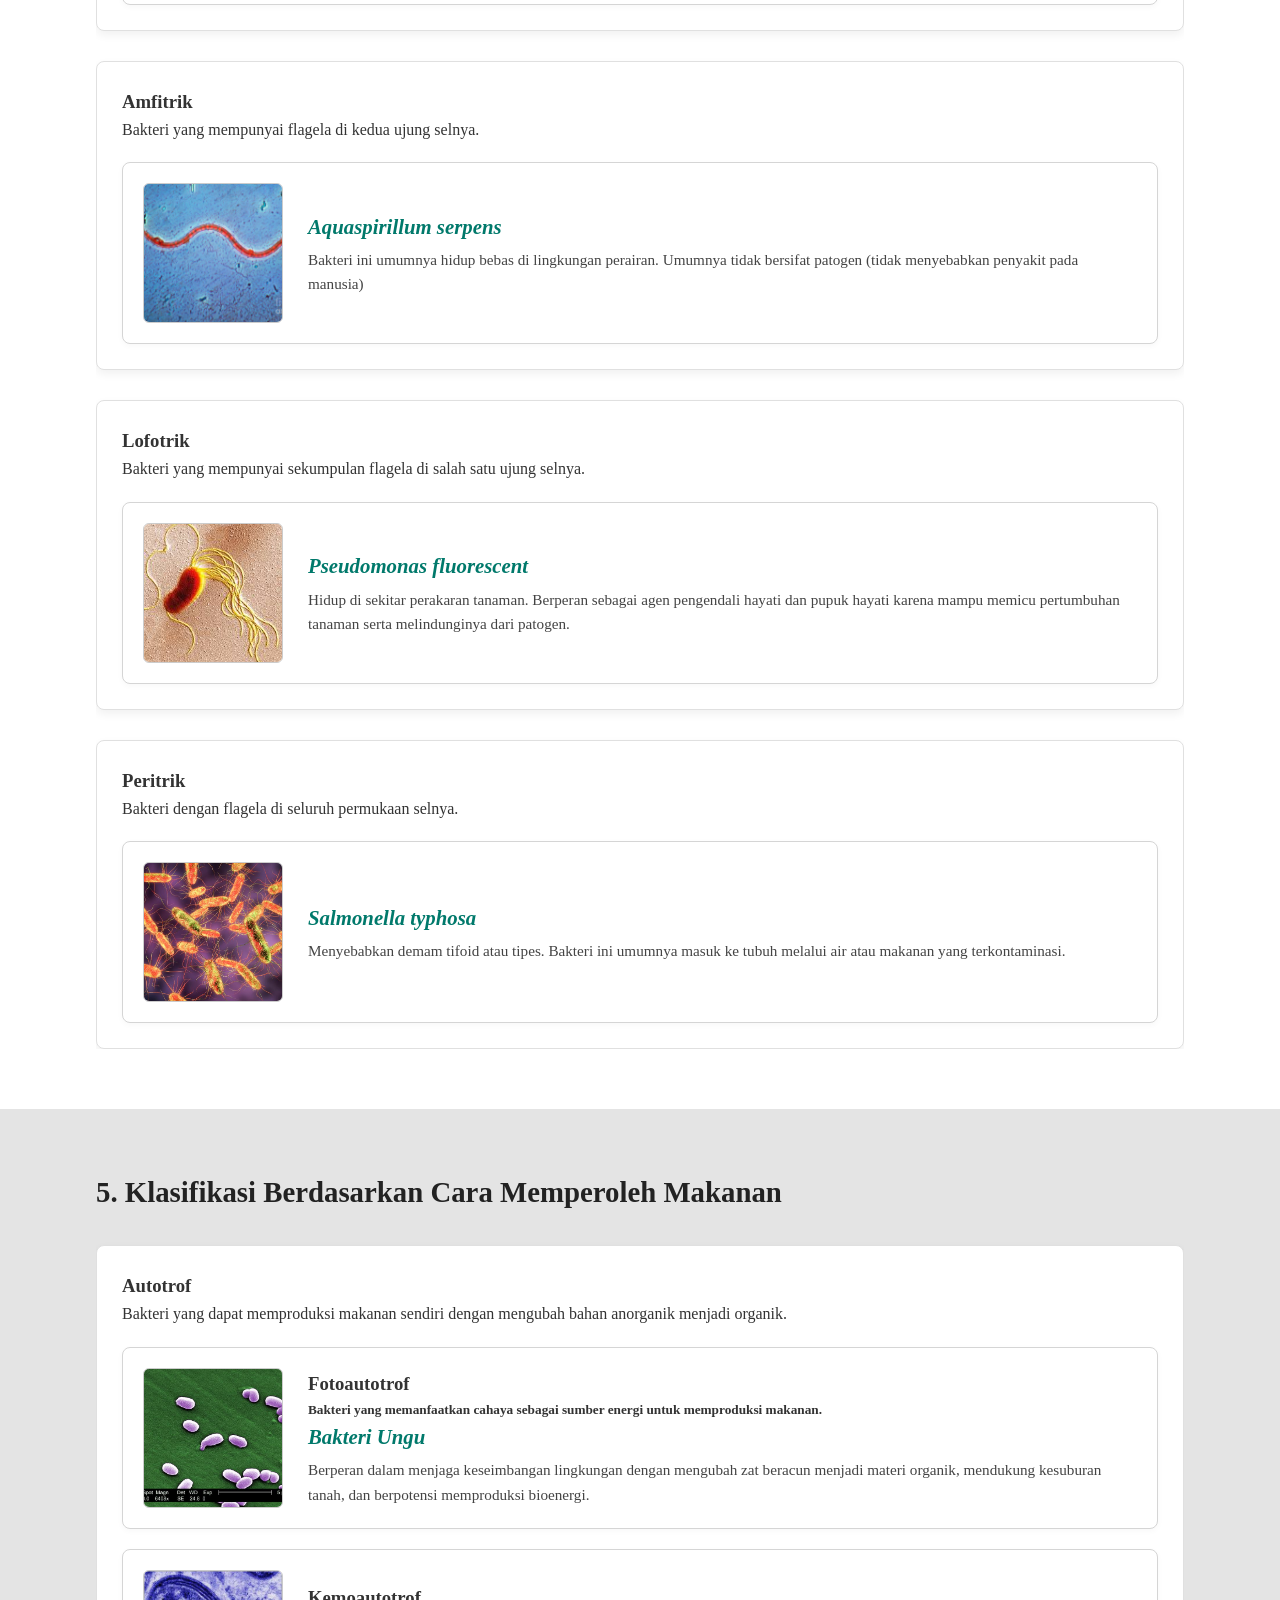
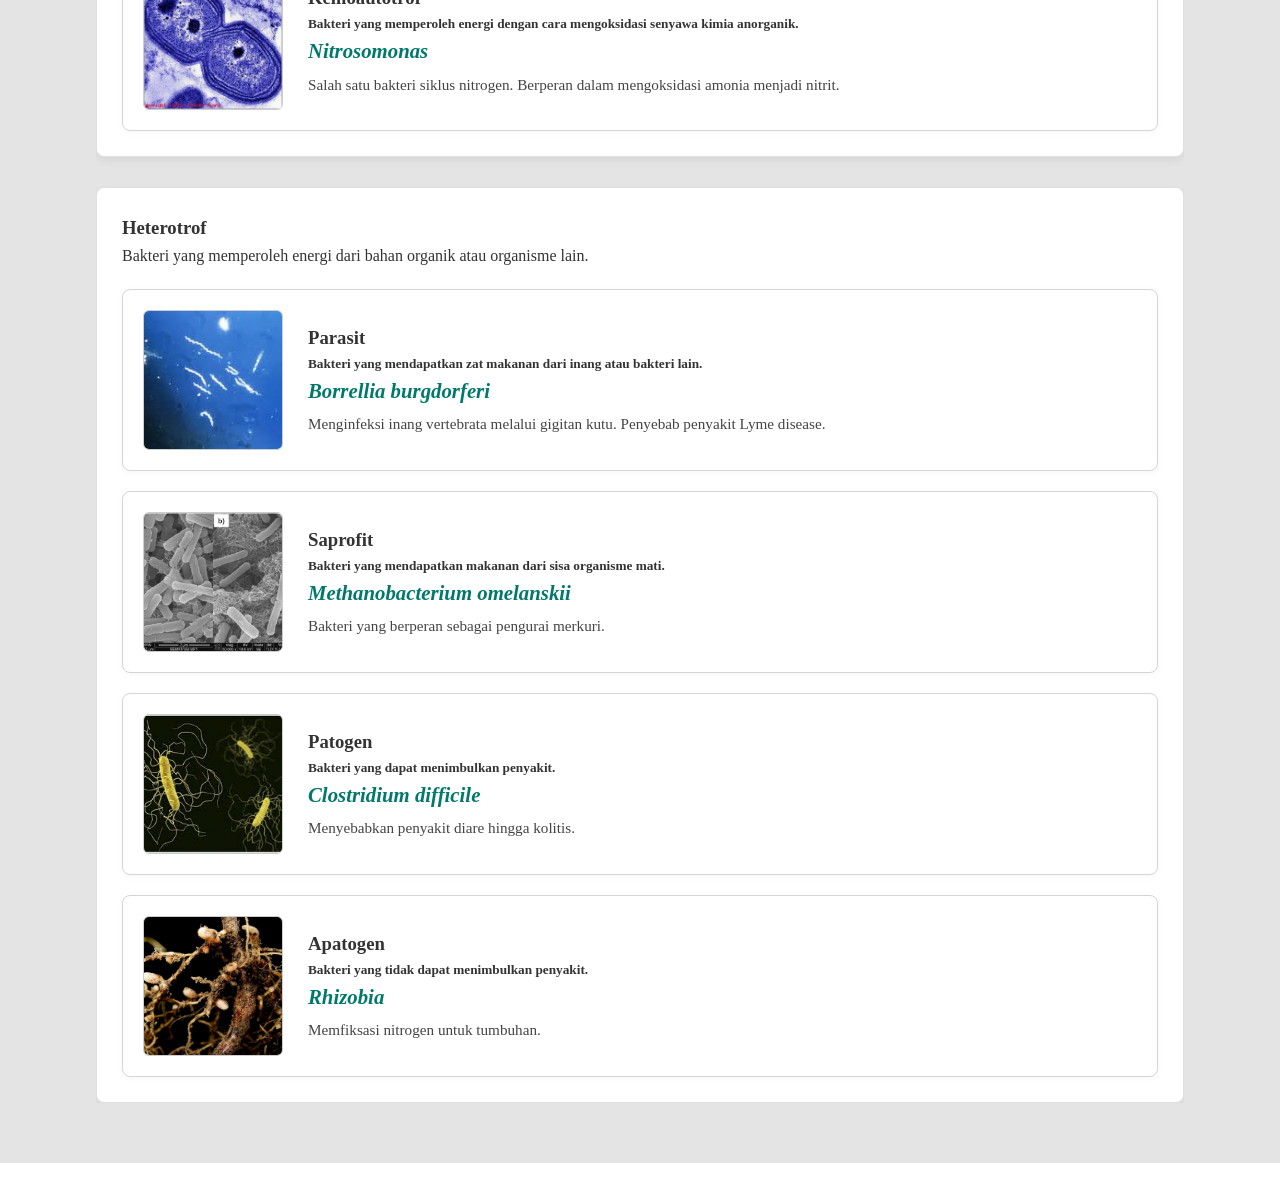
==== commit b5edaf8c: "Update jenis.html" ====
--- a/jenis.html
+++ b/jenis.html
@@ -26,12 +26,12 @@
     </header>
 
     <section class="section-jenis bg-putih" style="padding: 200px 0 20px 0;">
-        <main class="container content-grid" style="margin-top: 30px;">
+        <main class="container content-grid" style="margin-top: 15px;">
         <div class="maskot-container">
             <img src="maskot.png" alt="Maskot" class="maskot-img">
         </div>
         <div class="penjelasan-singkat">
-            <h2 style="font-family: 'Verdana', sans-serif; color: #00796b;">Selamat Datang di Galeri Bakteri!</h2>
+            <h2 style="font-family: 'Times new roman', sans-serif; color: #00796b;">Selamat Datang di Galeri Bakteri!</h2>
             <p>Kita akan mengenal berbagai jenis bakteri yang ada di sekitar kita. Supaya lebih mudah, kita bagi para bakteri menjadi 5 kategori utama.</p>
         </div>
     </main>
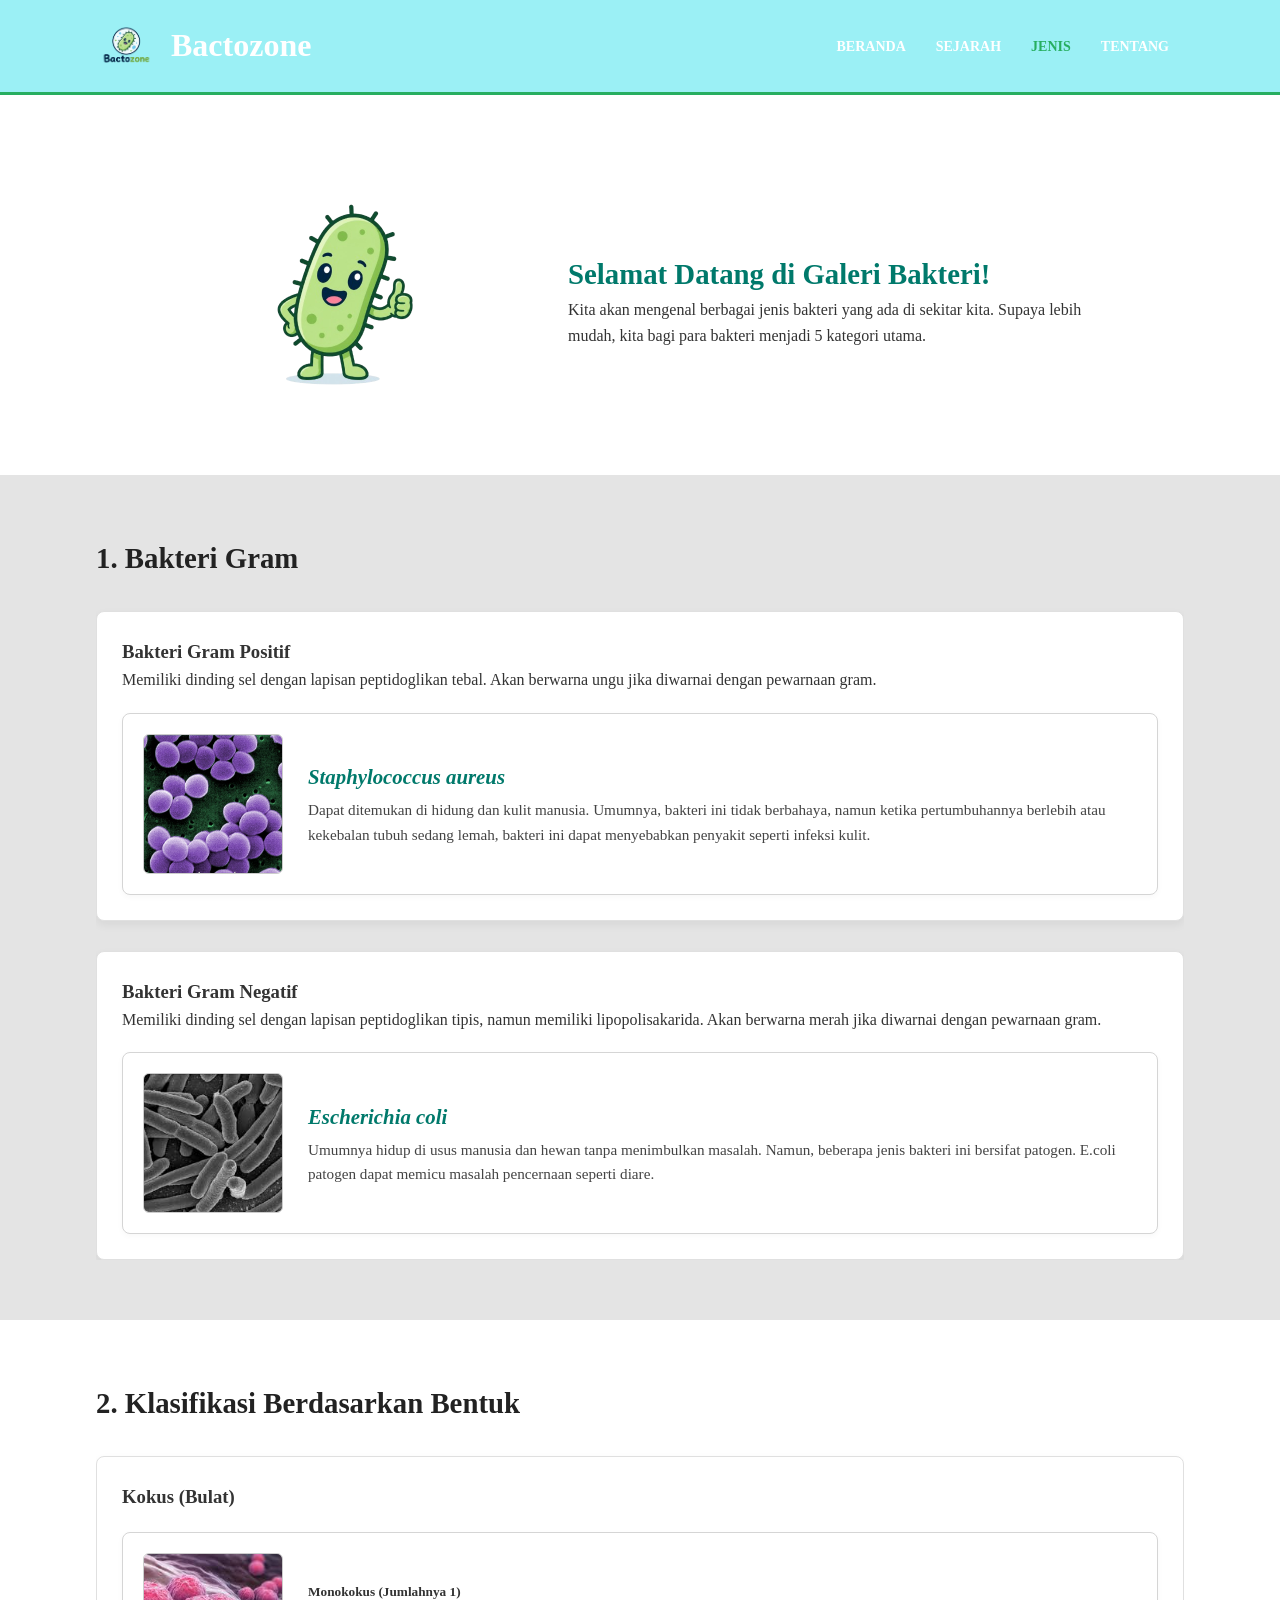
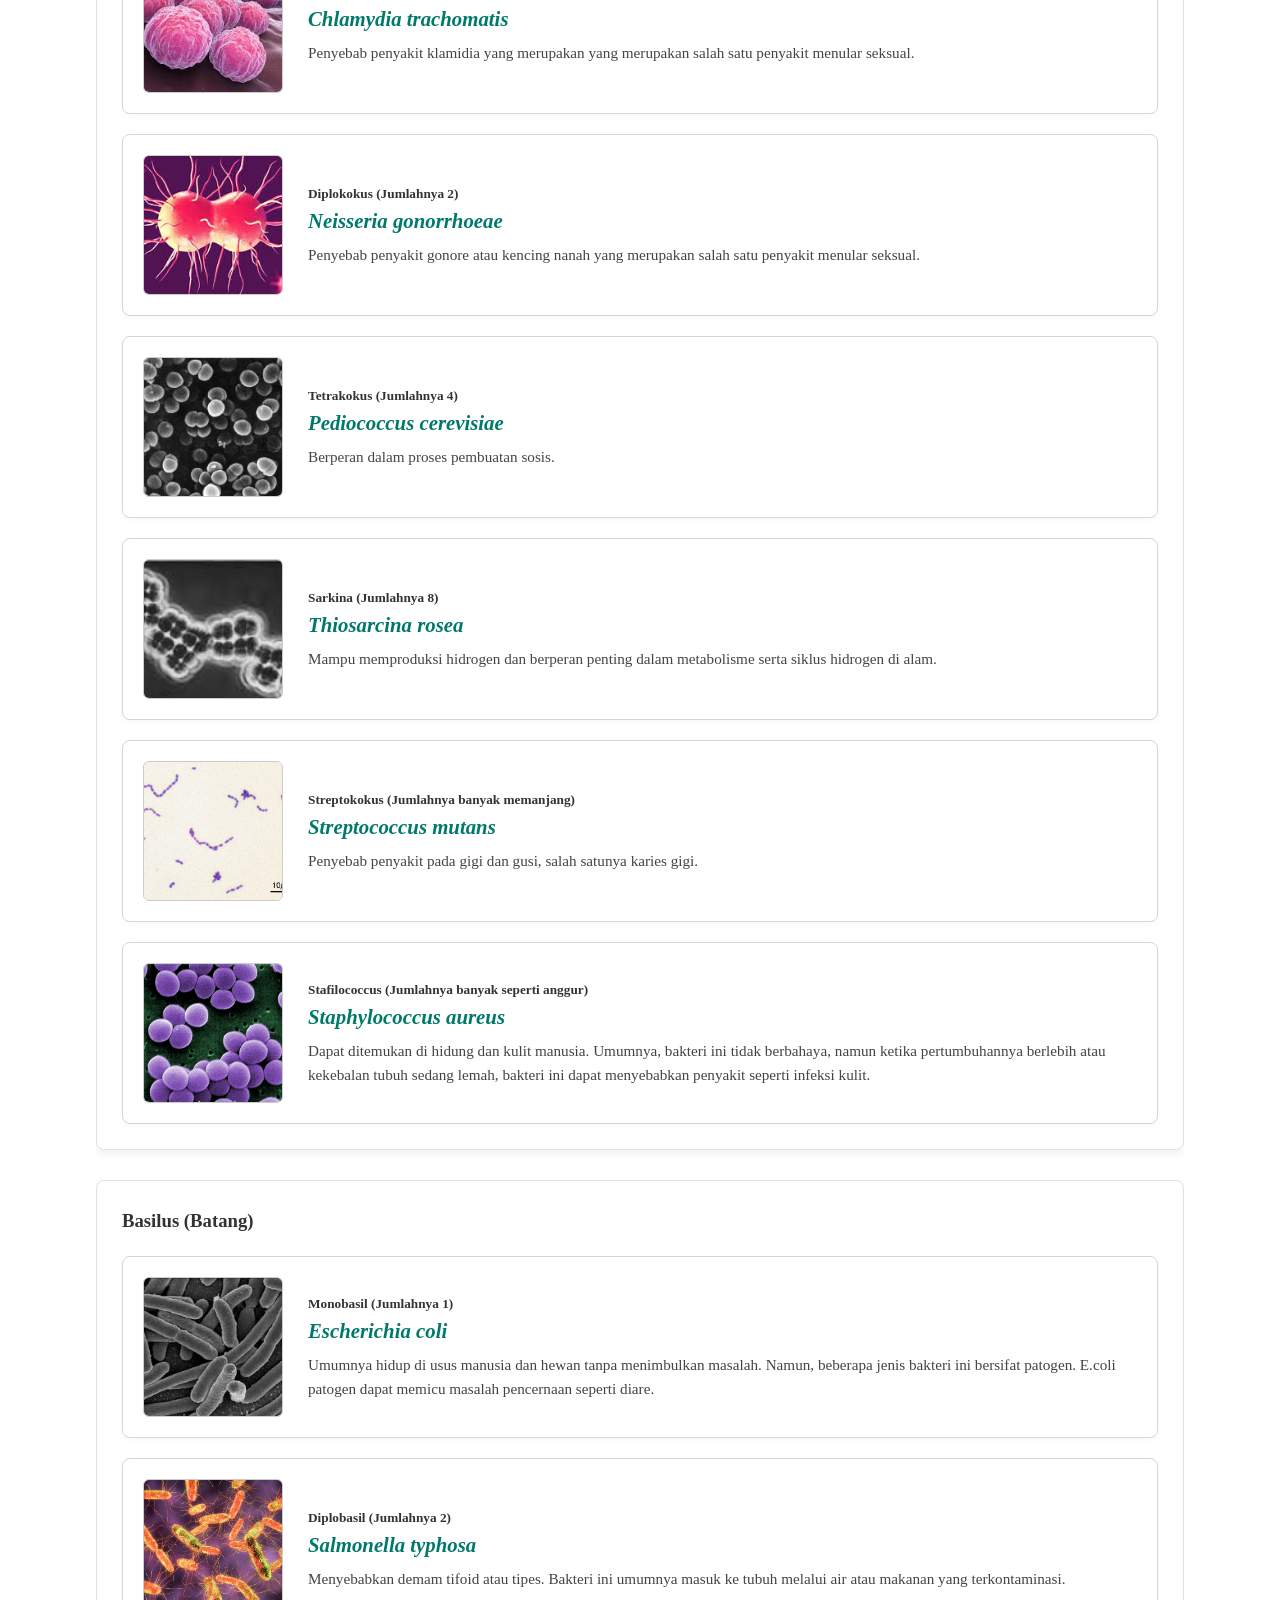
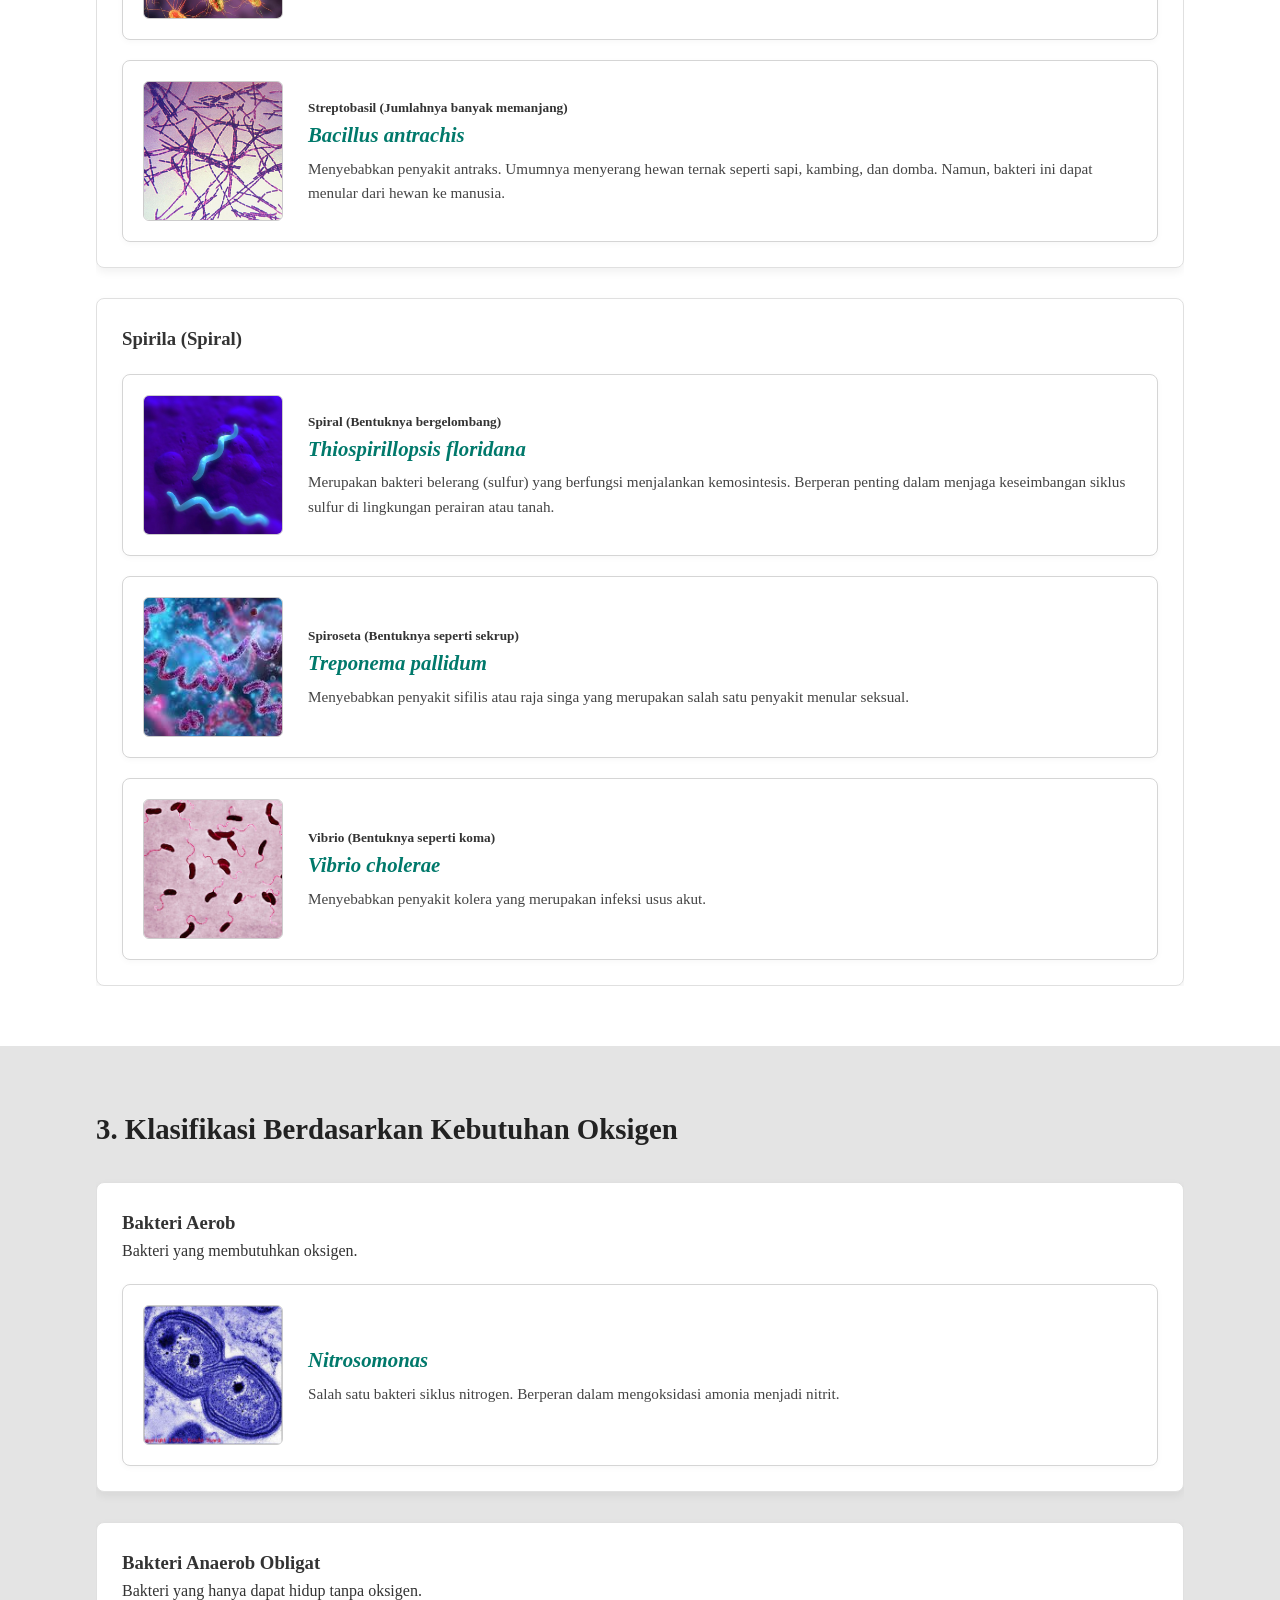
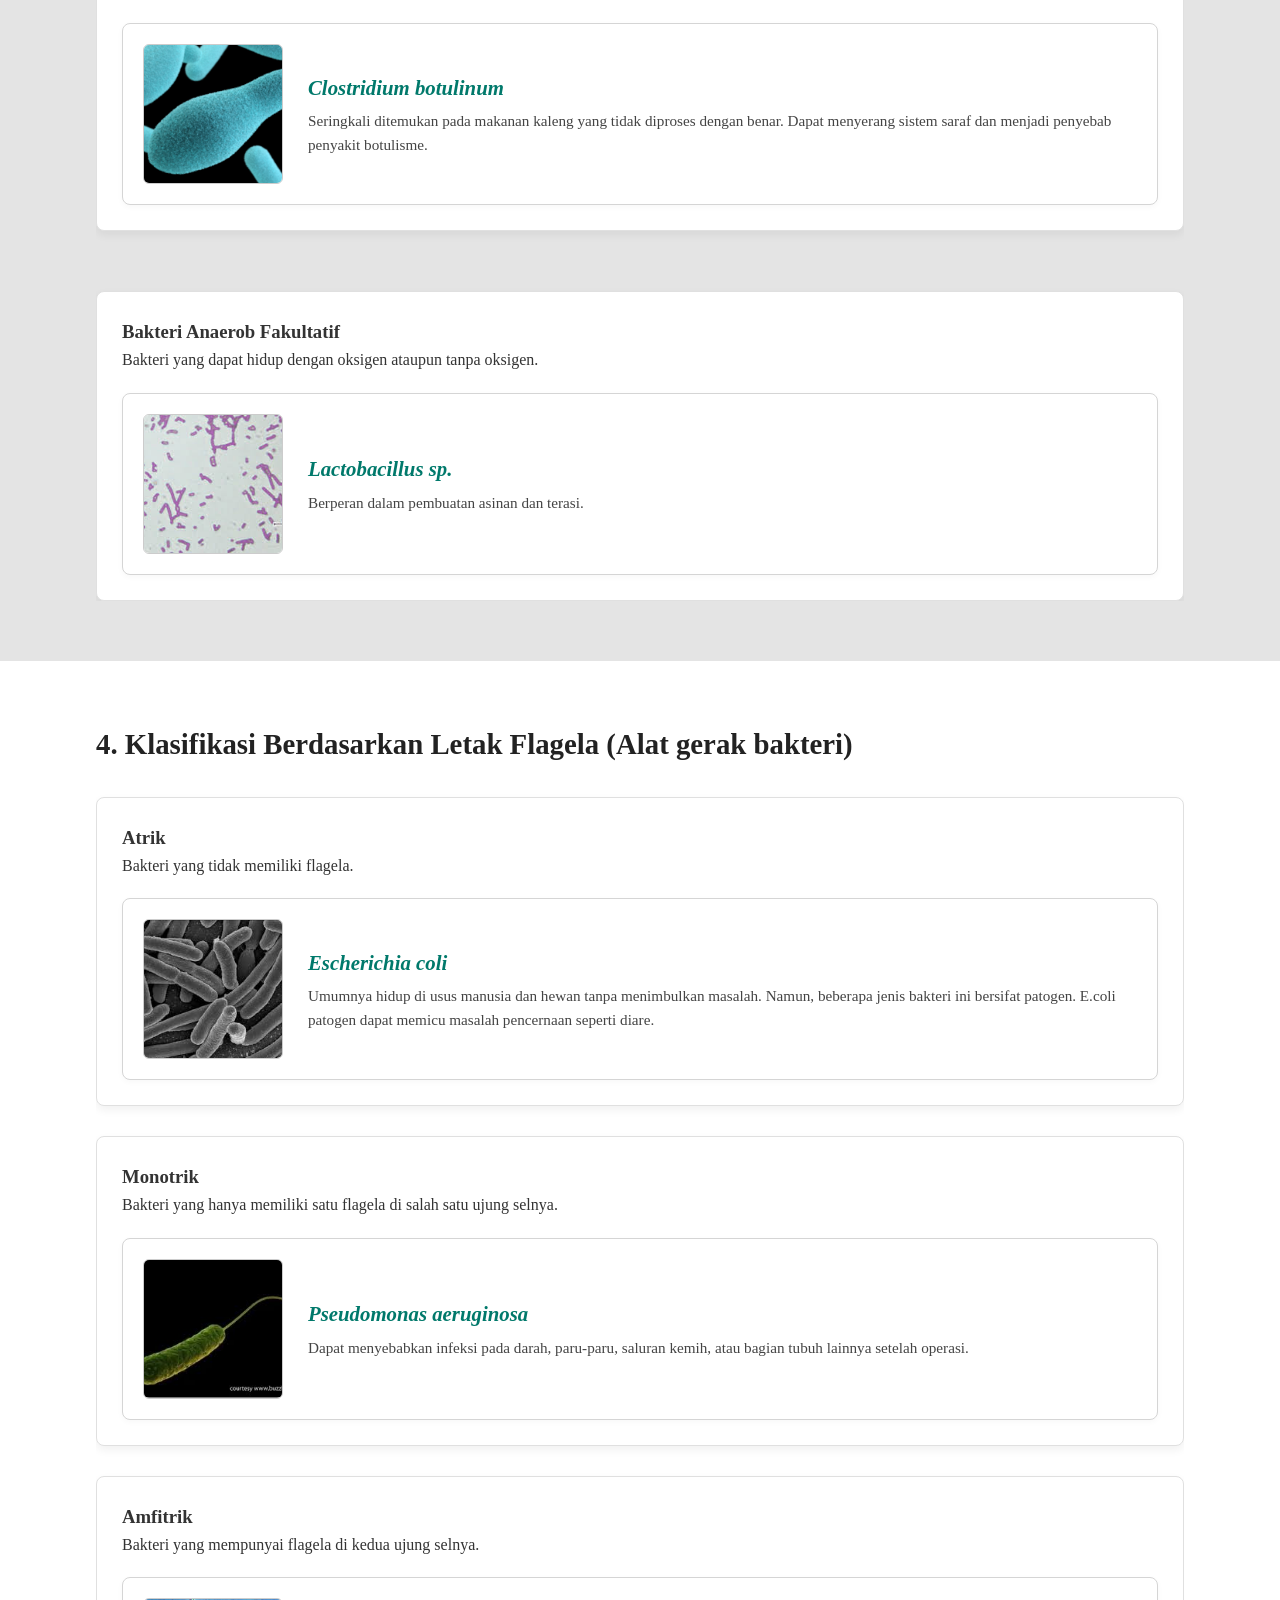
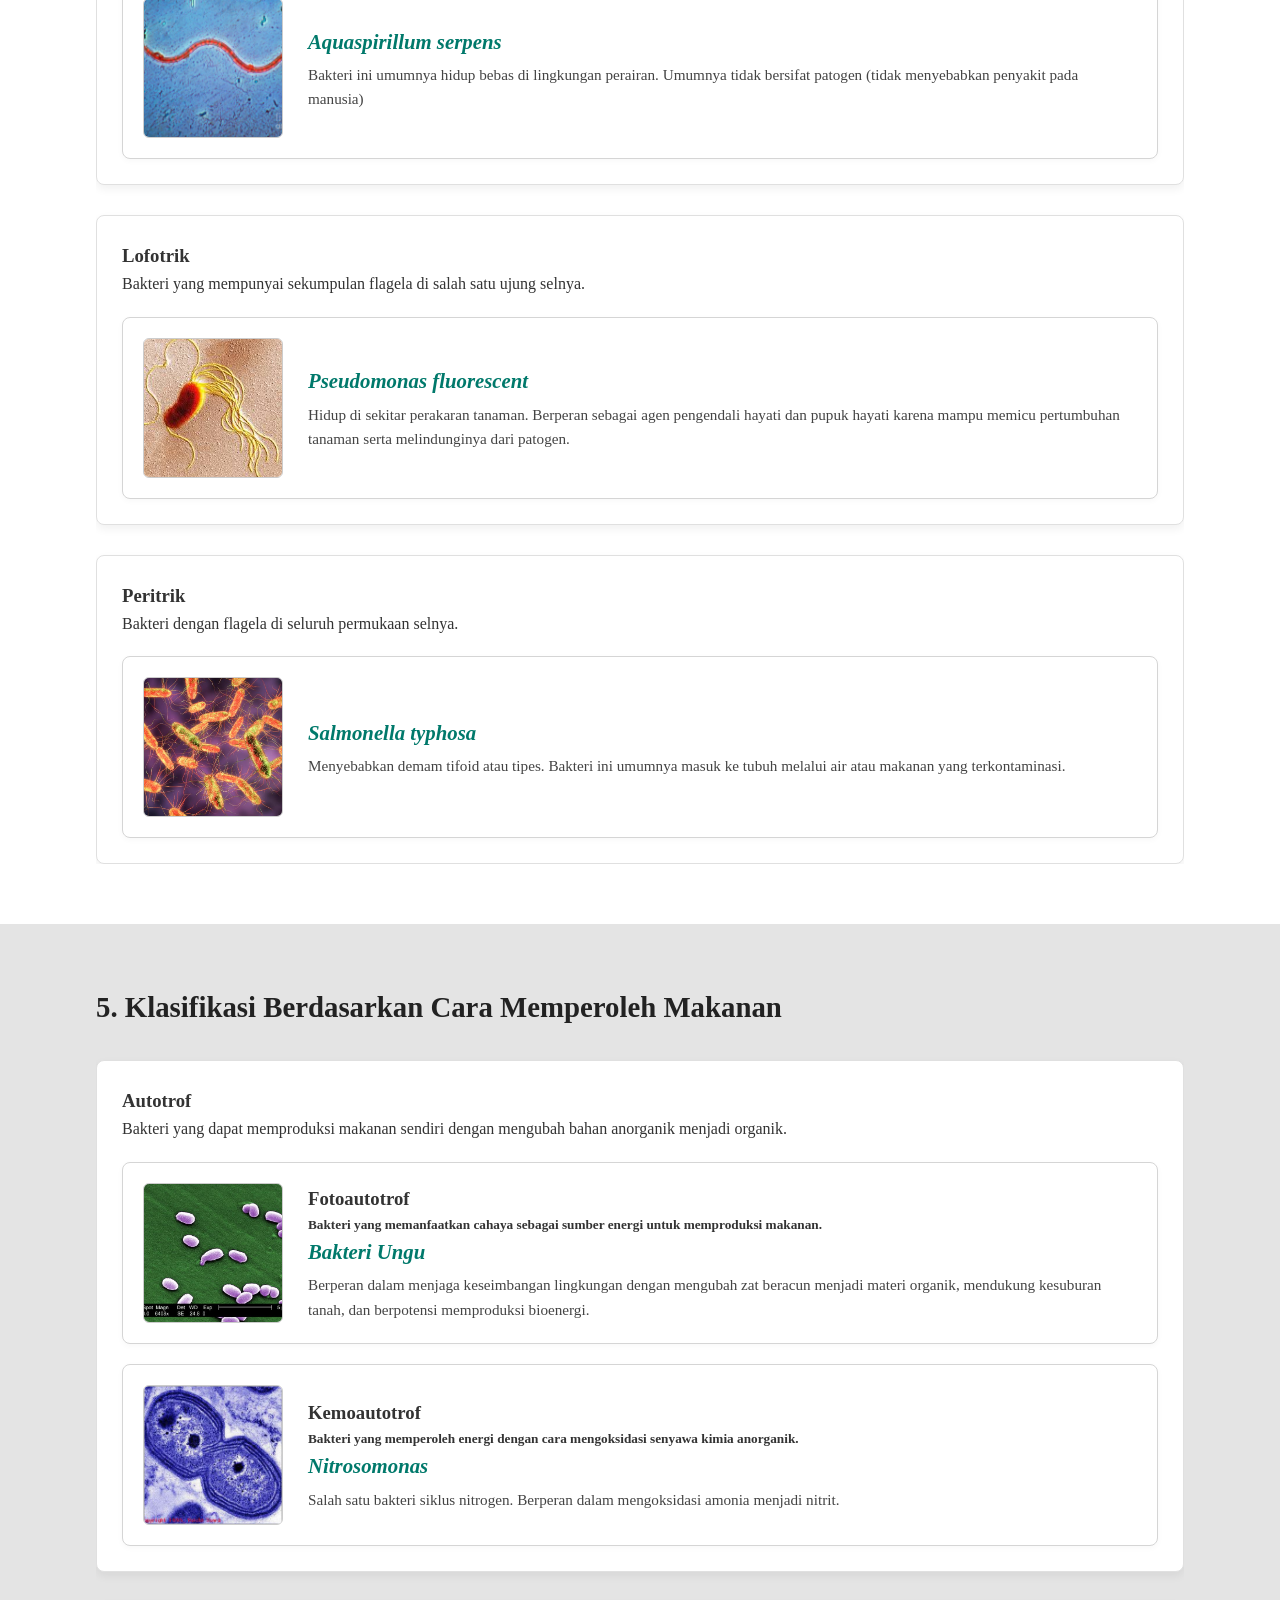
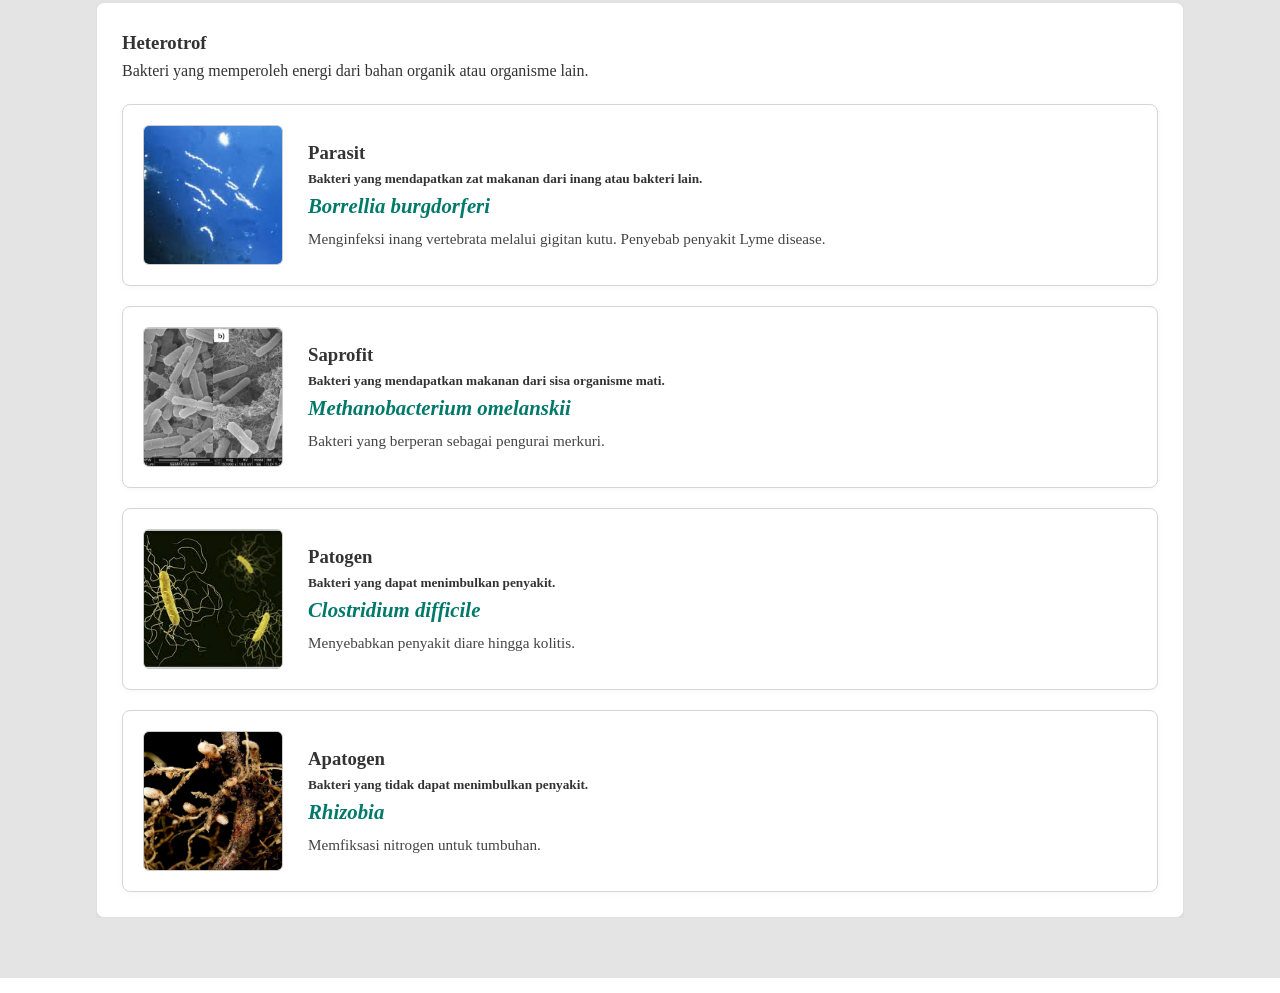
==== commit 03f5e9e3: "Update jenis.html" ====
--- a/jenis.html
+++ b/jenis.html
@@ -25,7 +25,7 @@
         </div>
     </header>
 
-    <section class="section-jenis bg-putih" style="padding: 200px 0 20px 0;">
+    <section class="section-jenis bg-putih" style="padding: 15px 0 15px 0;">
         <main class="container content-grid" style="margin-top: 15px;">
         <div class="maskot-container">
             <img src="maskot.png" alt="Maskot" class="maskot-img">
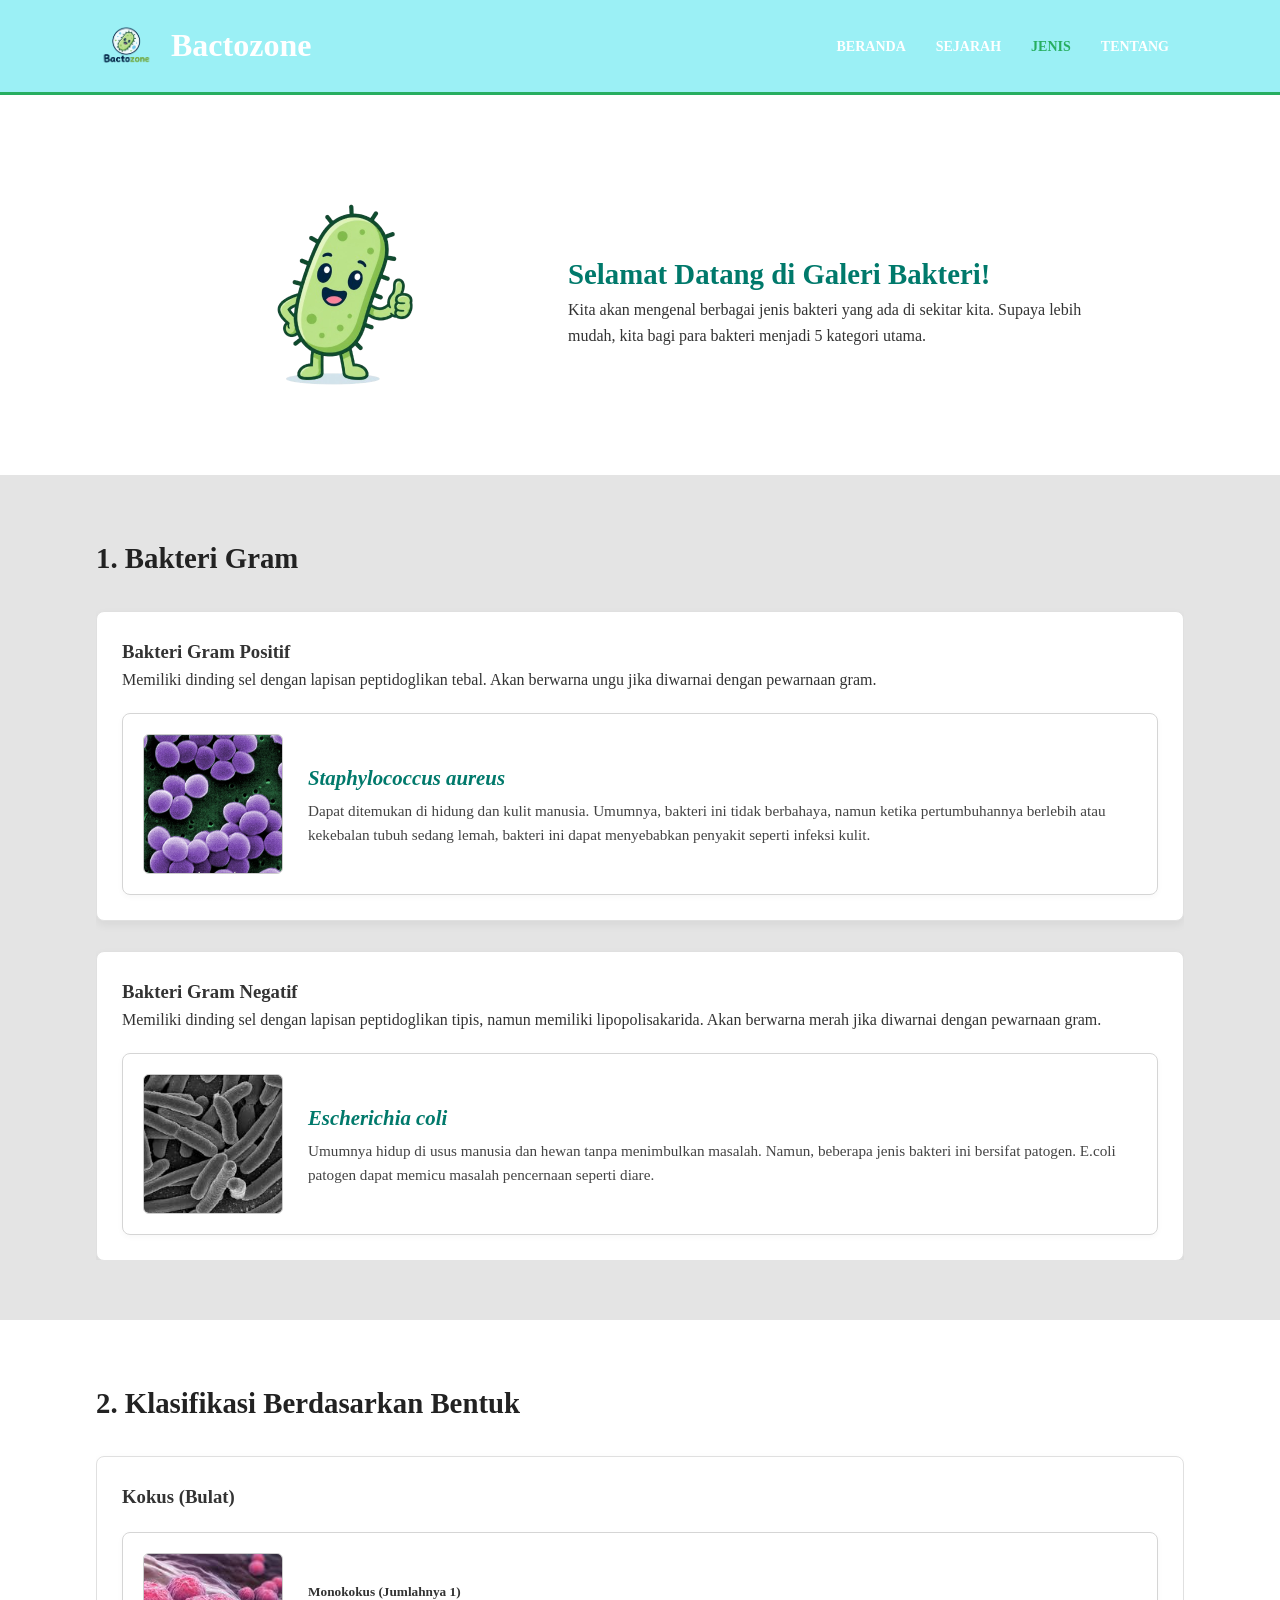
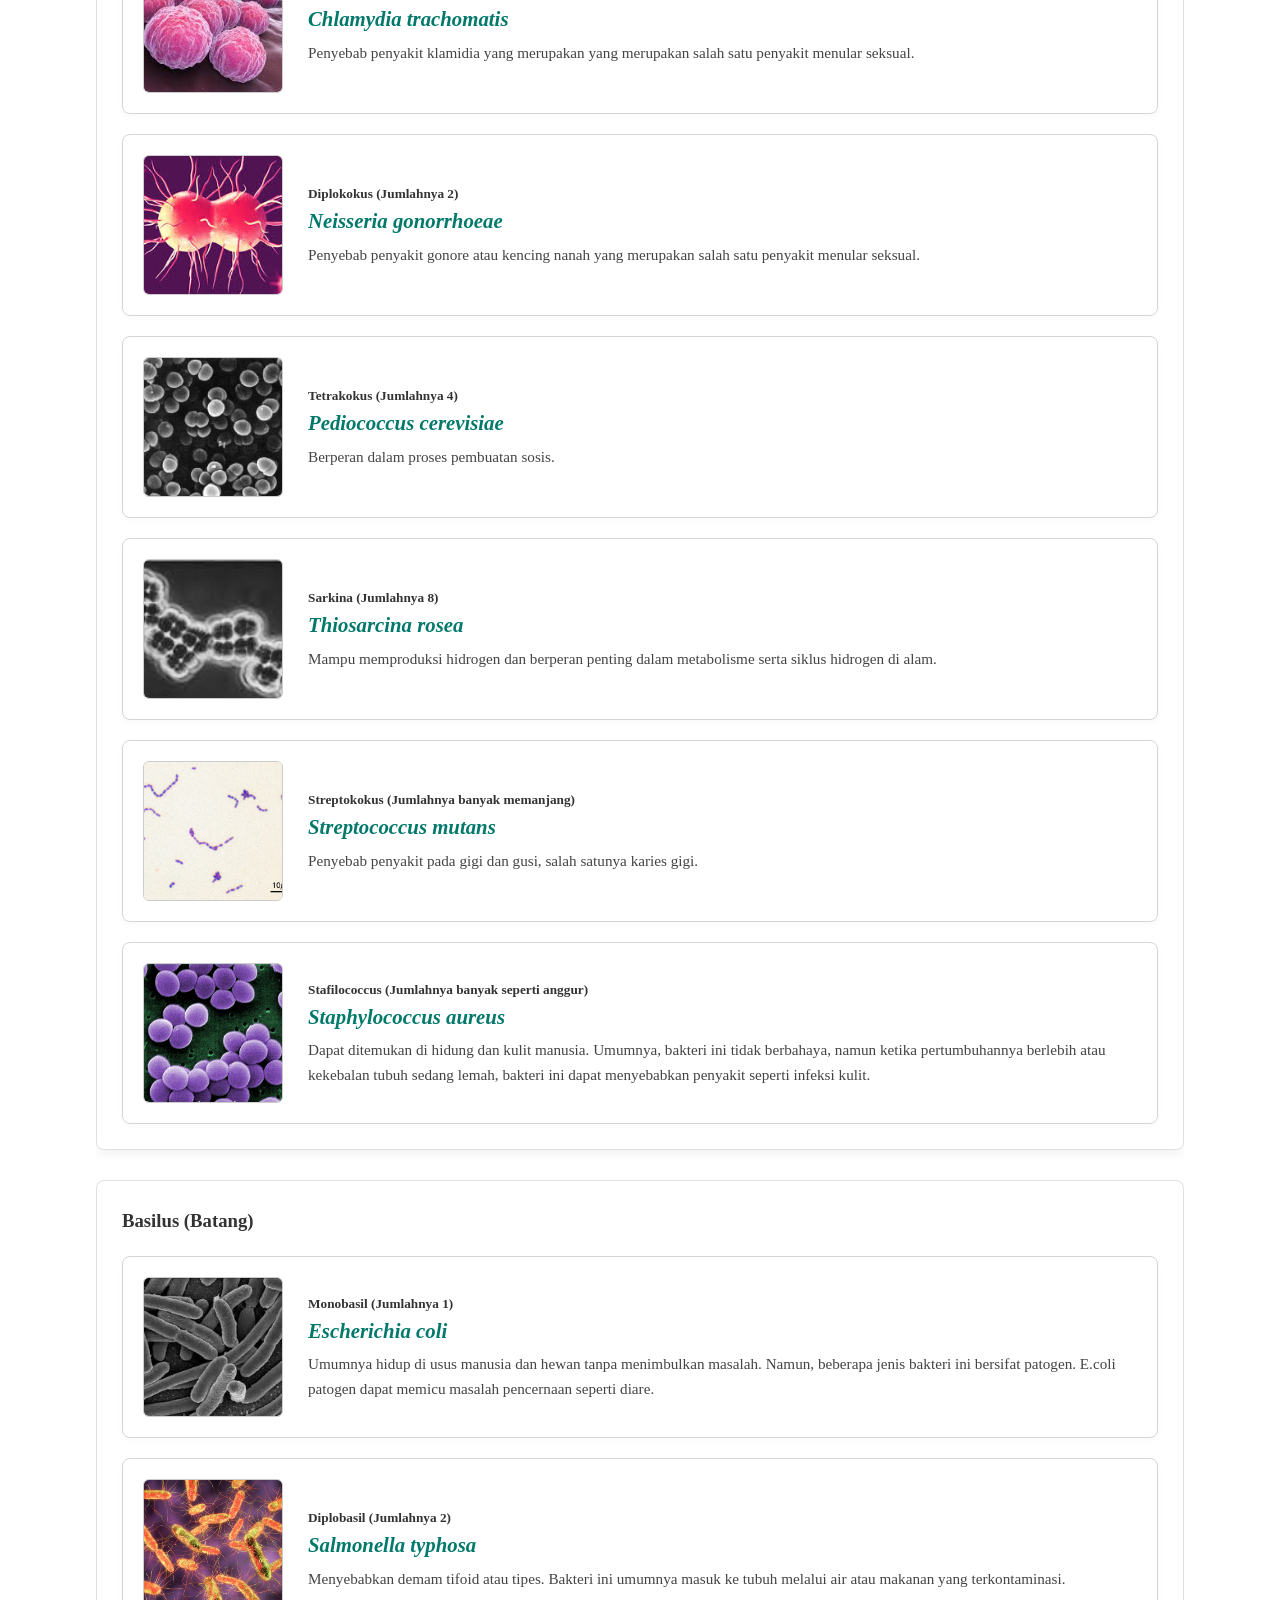
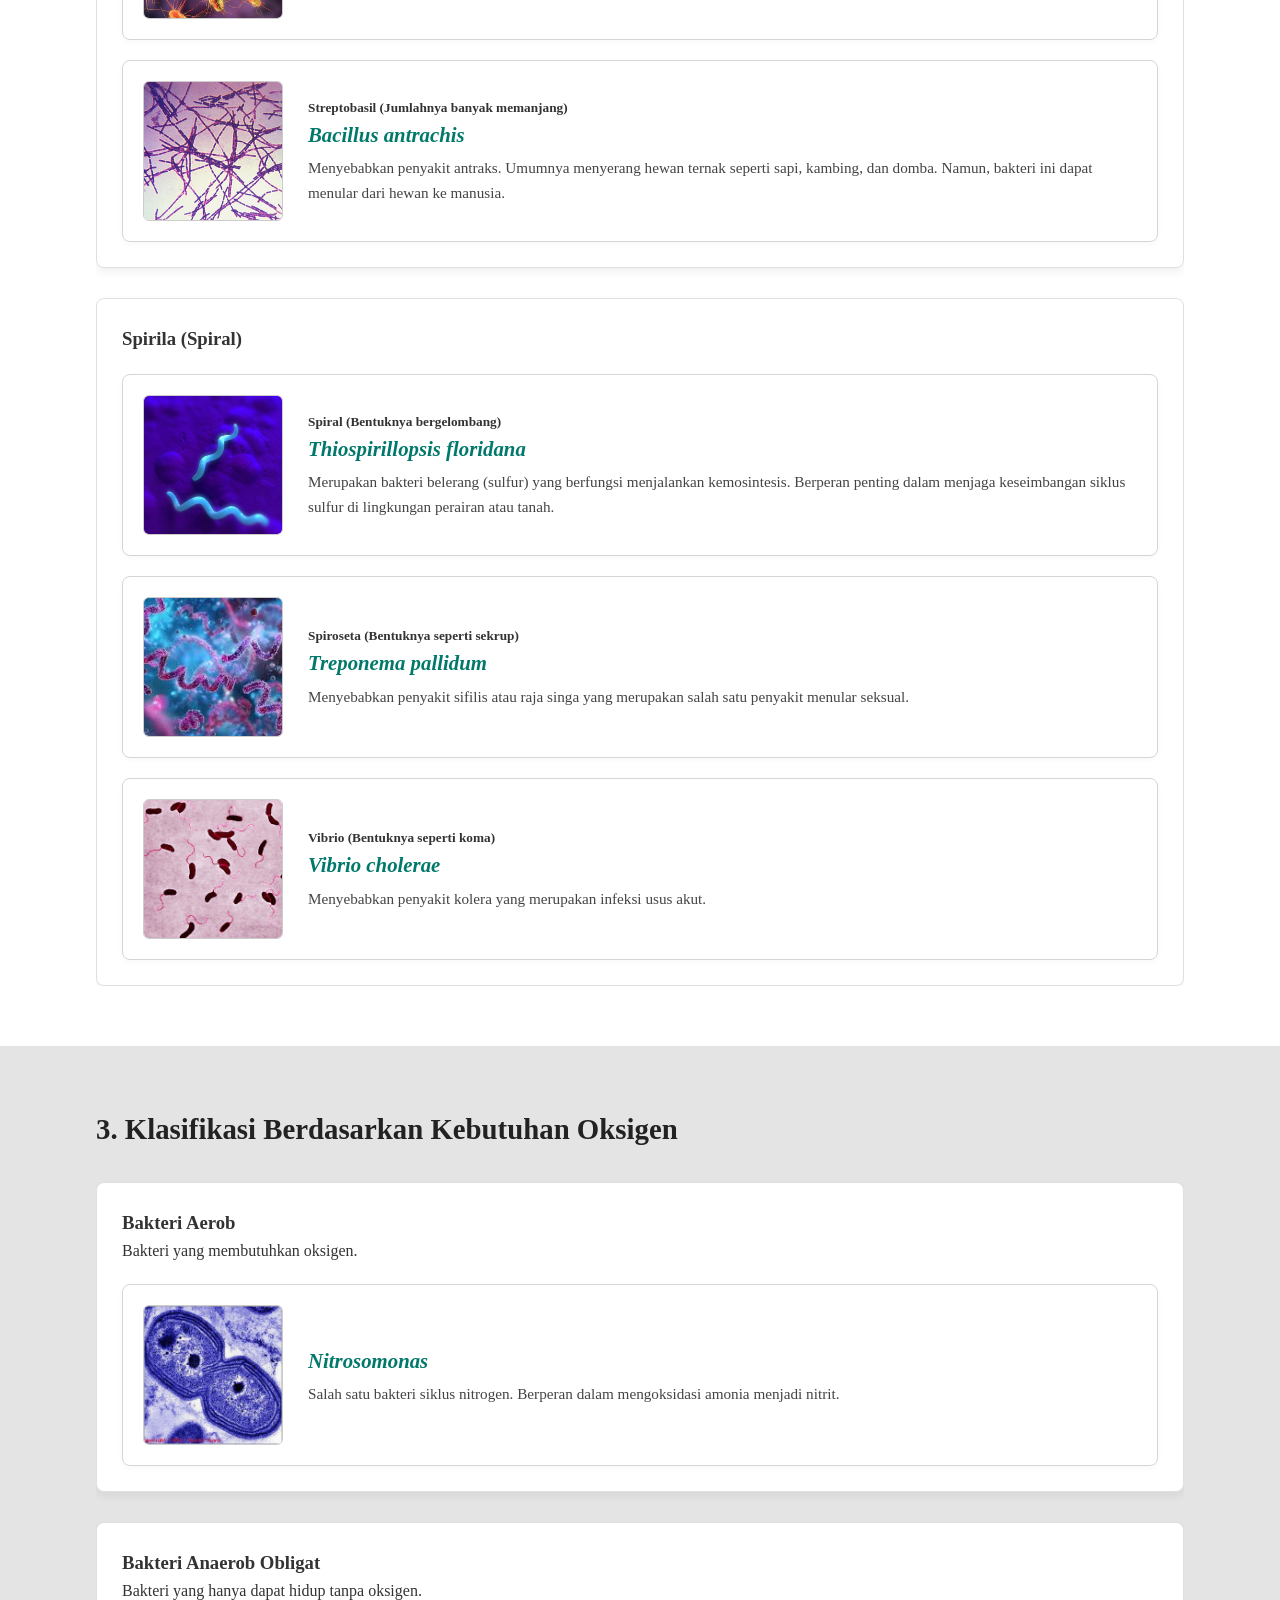
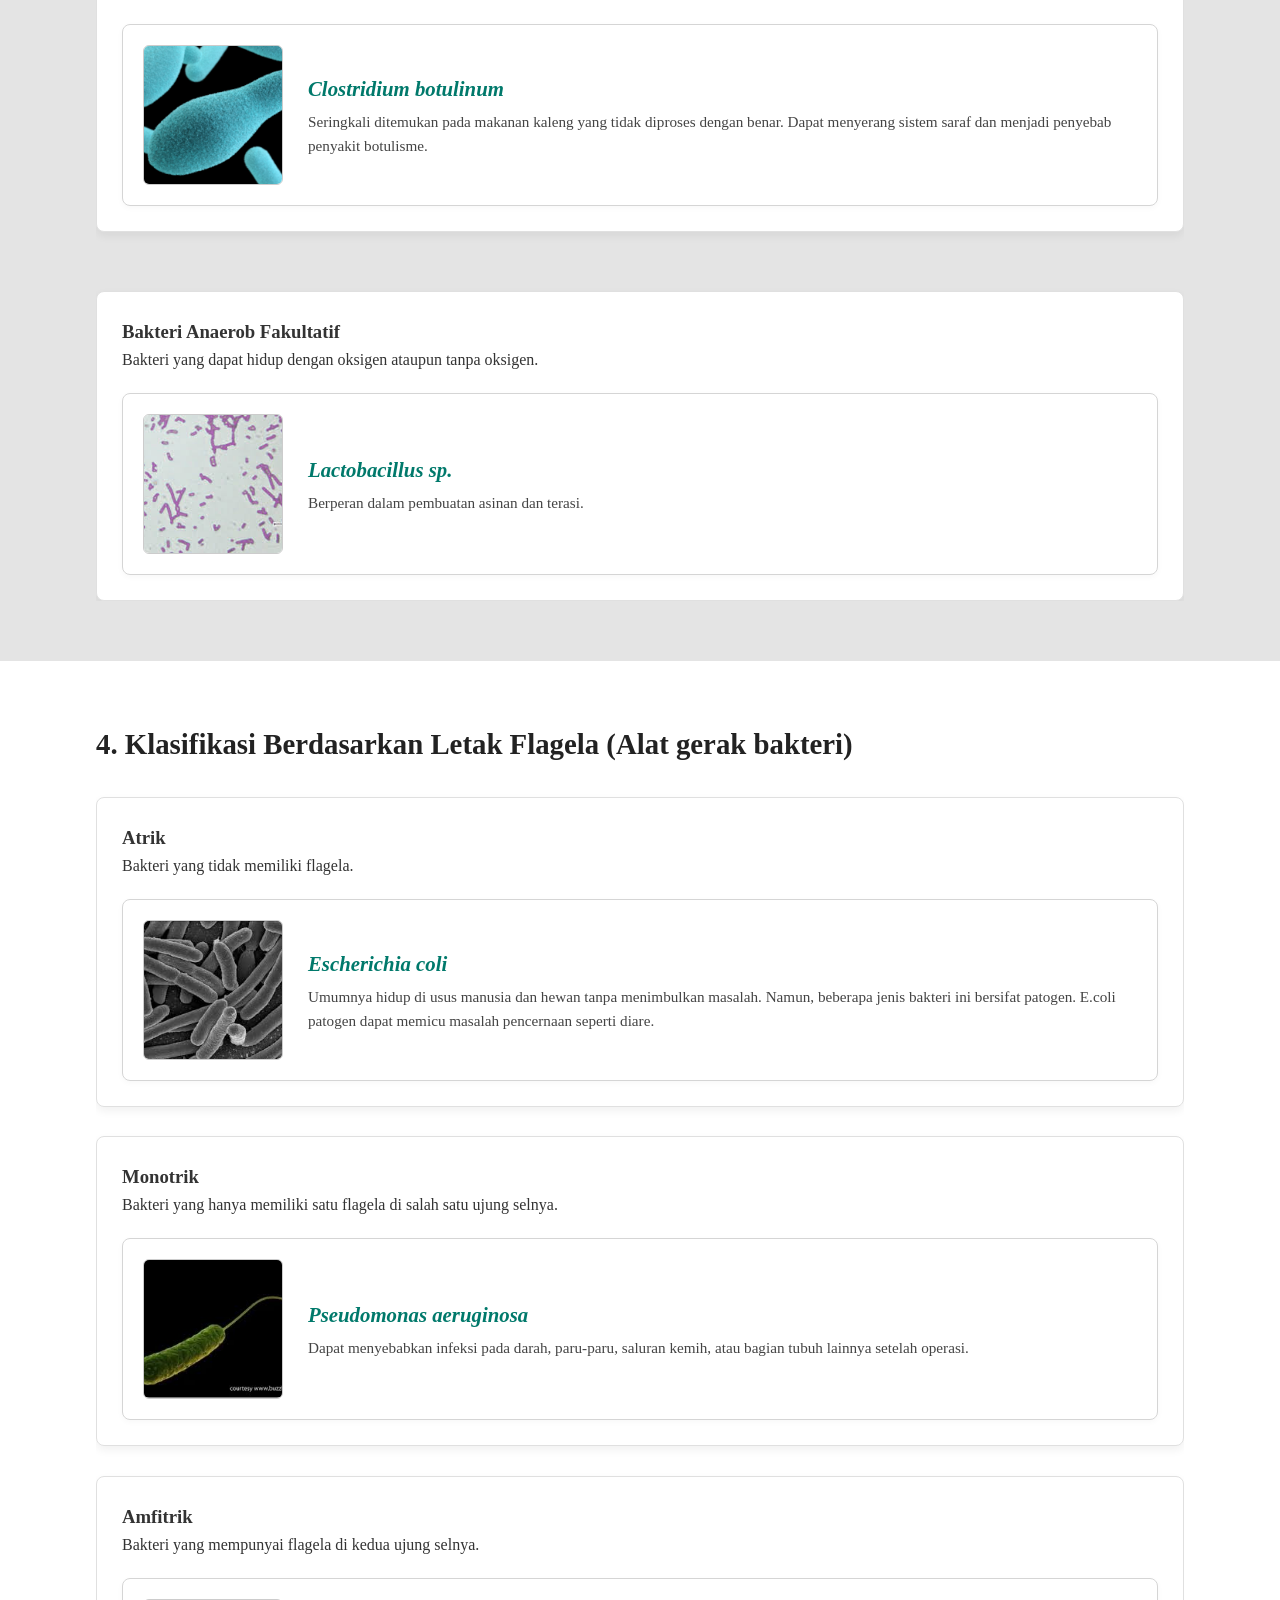
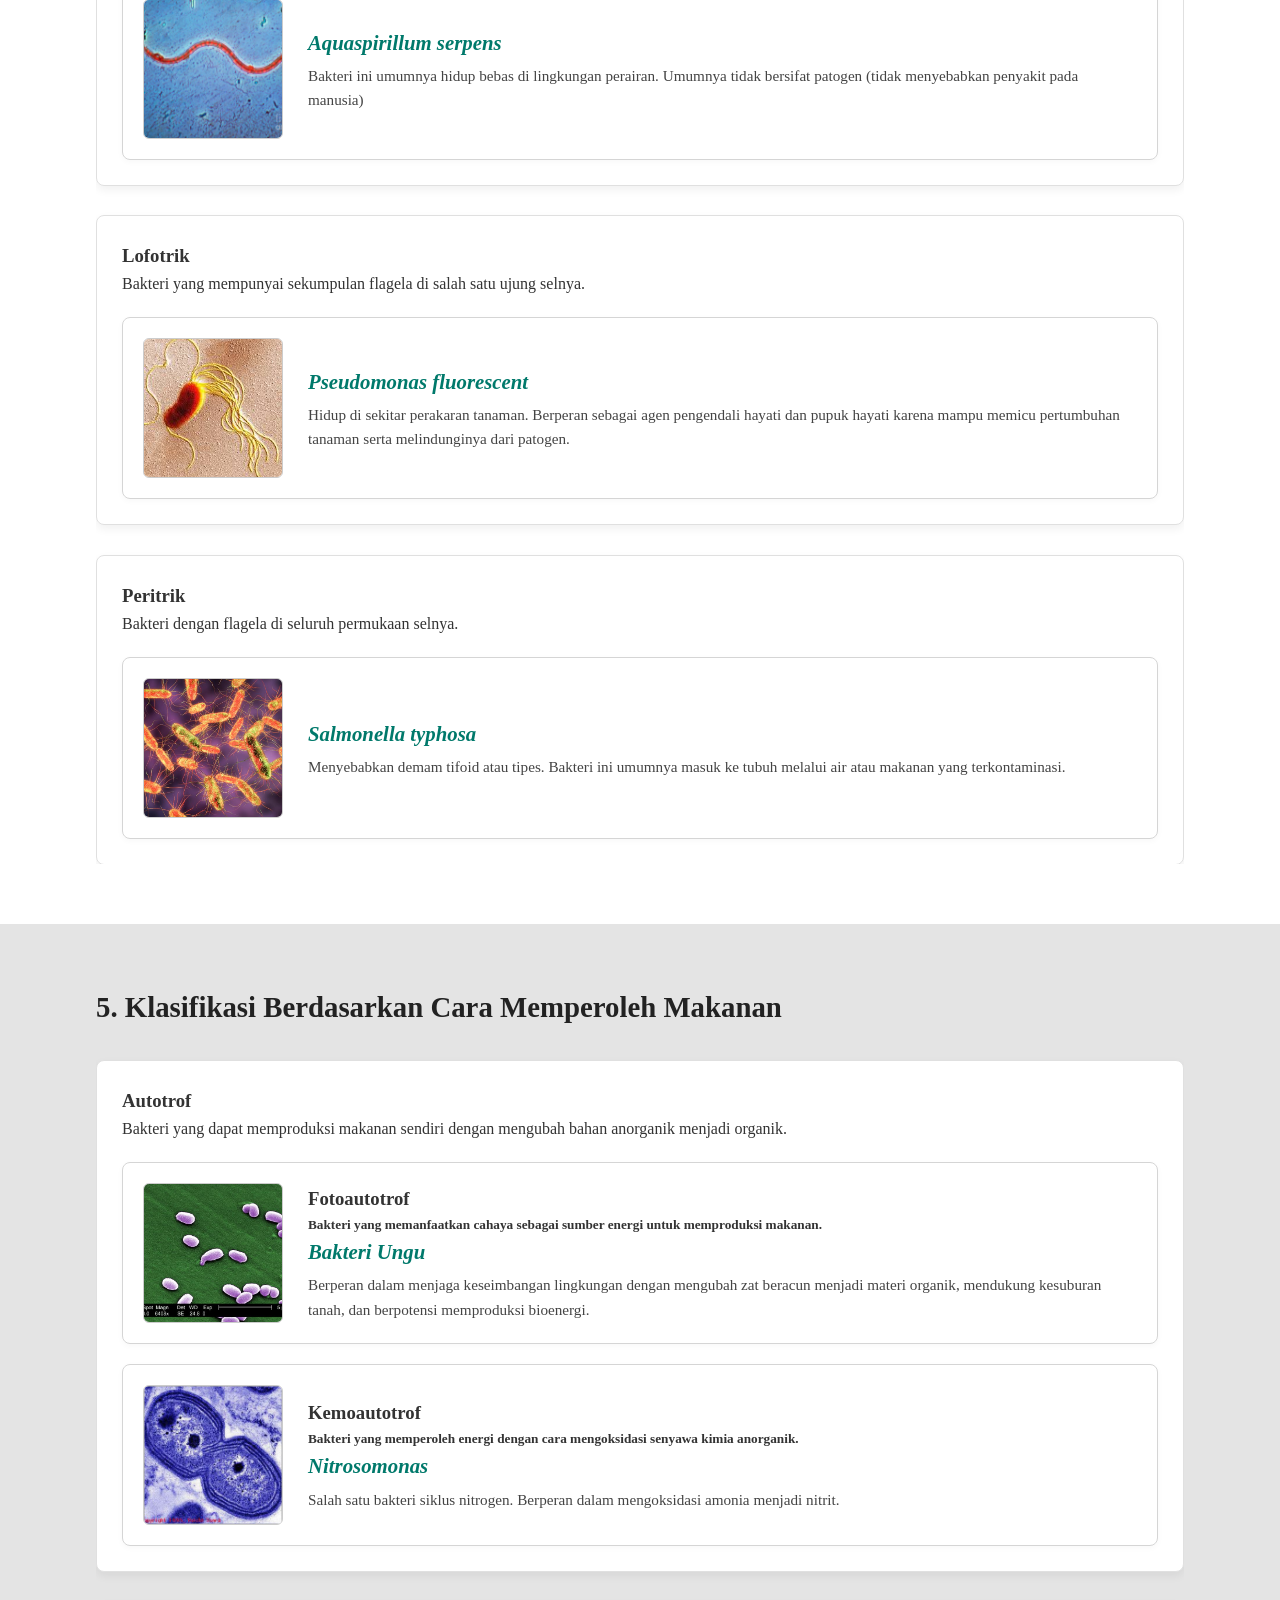
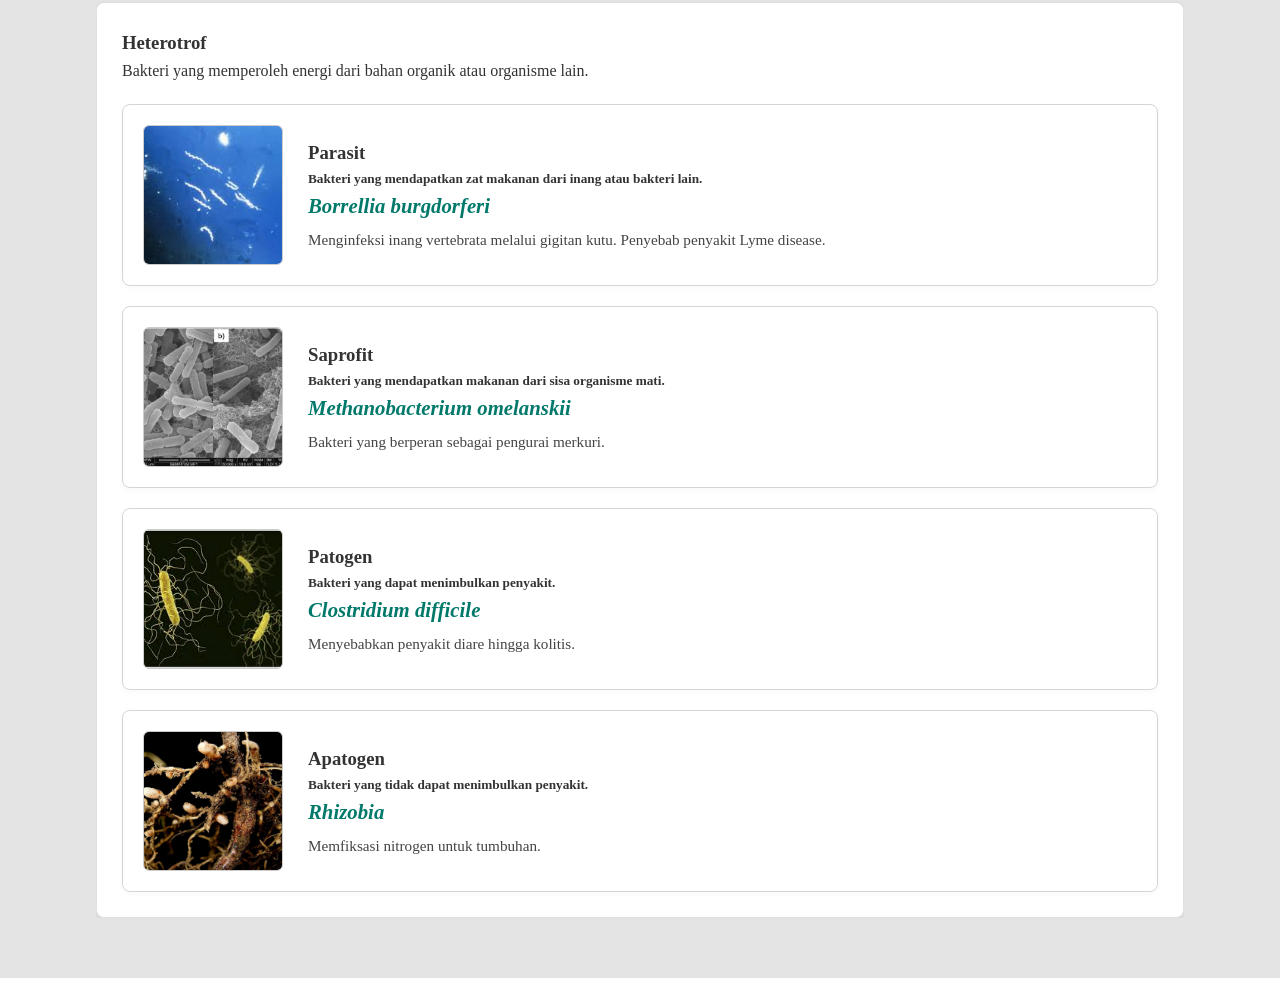
==== commit a7316db9: "Update jenis.html" ====
--- a/jenis.html
+++ b/jenis.html
@@ -404,3 +404,6 @@
             </div>
         </div>
     </section>
+  </section>
+ <script src="script.js"></script>
+</body>
--- a/styles.css
+++ b/styles.css
@@ -1,3 +1,22 @@
+.fade-item {
+    opacity: 0;
+    transform: translateY(20px);
+    transition: opacity 0.6s ease-out, transform 0.6s ease-out;
+    will-change: opacity, transform;
+}
+
+/* Kondisi setelah dipicu oleh JavaScript saat di-scroll */
+.fade-visible {
+    opacity: 1;
+    transform: translateY(0);
+}
+
+/* Efek transisi tambahan untuk menu Navigasi Bar saat di-hover */
+nav a {
+    display: inline-block;
+    transition: color 0.3s ease, transform 0.2s ease !important;
+}
+
 /* General Styling */
 * {
   margin: 0;
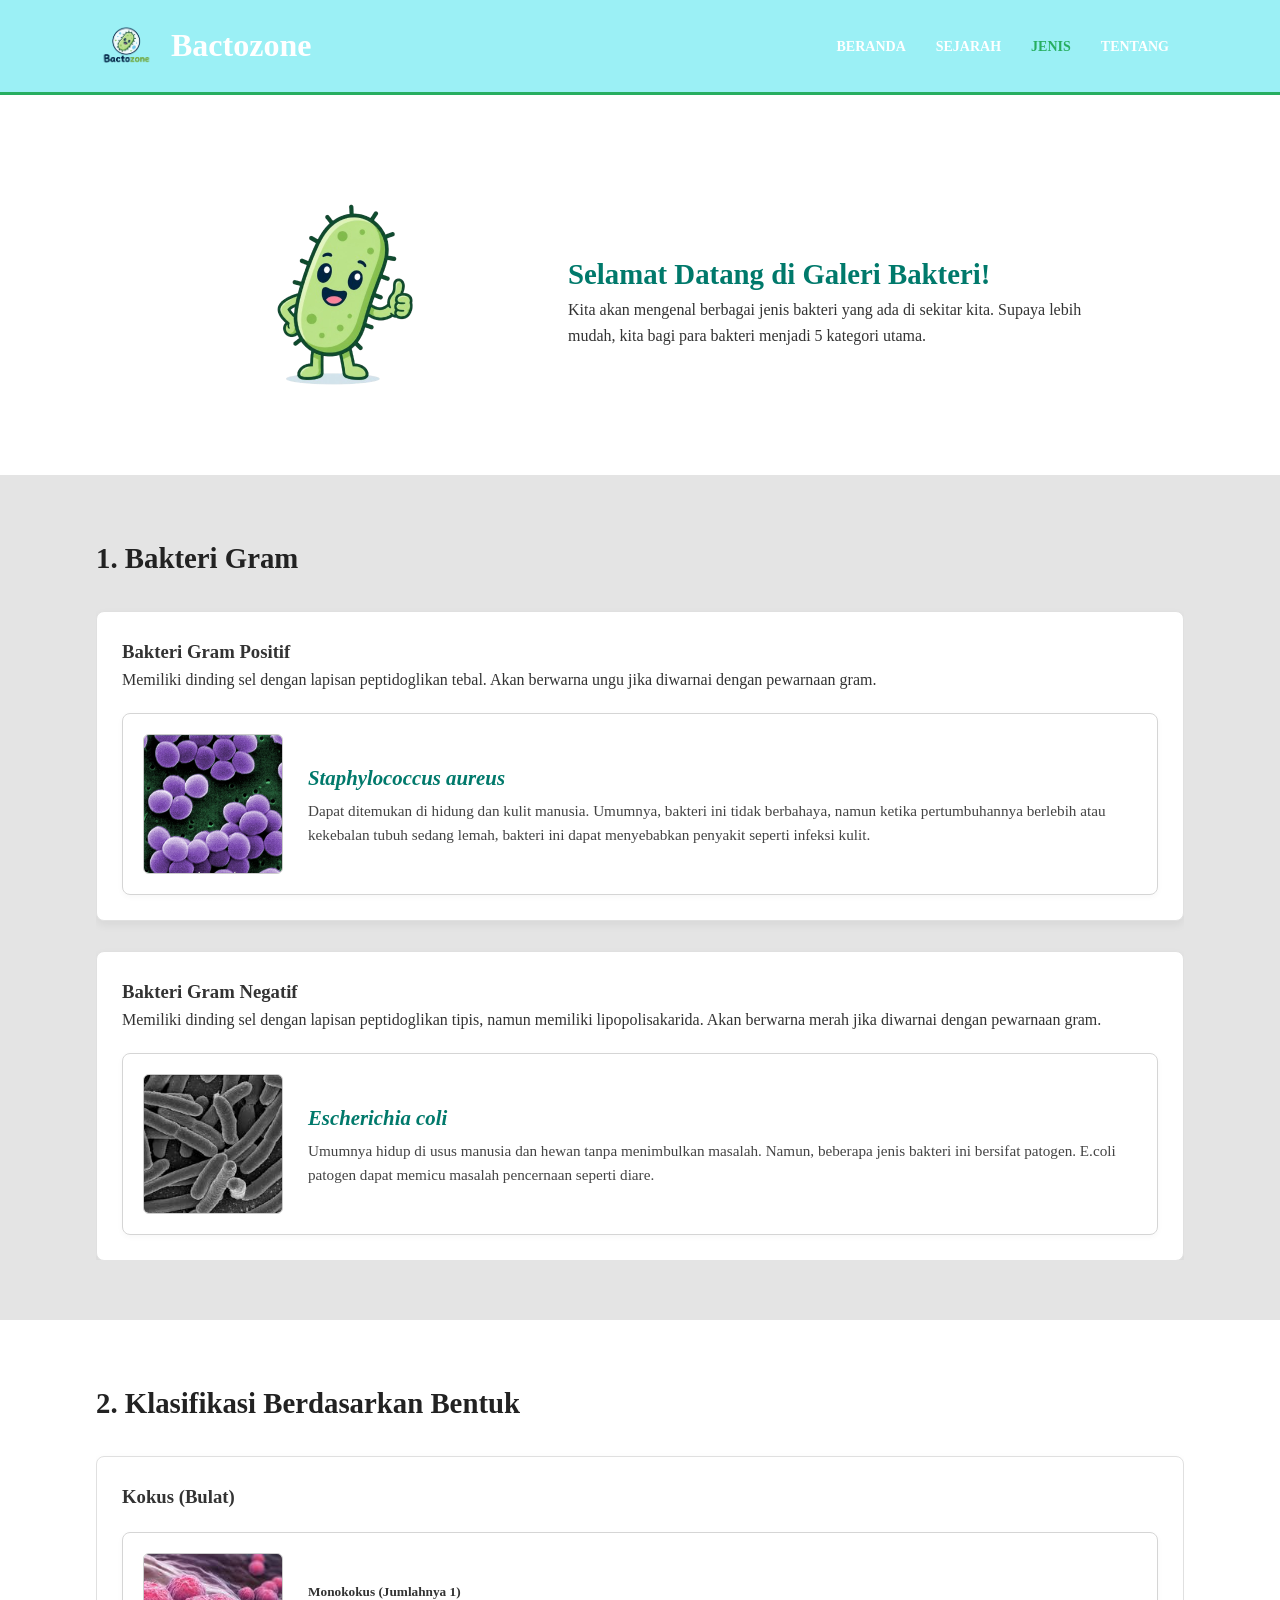
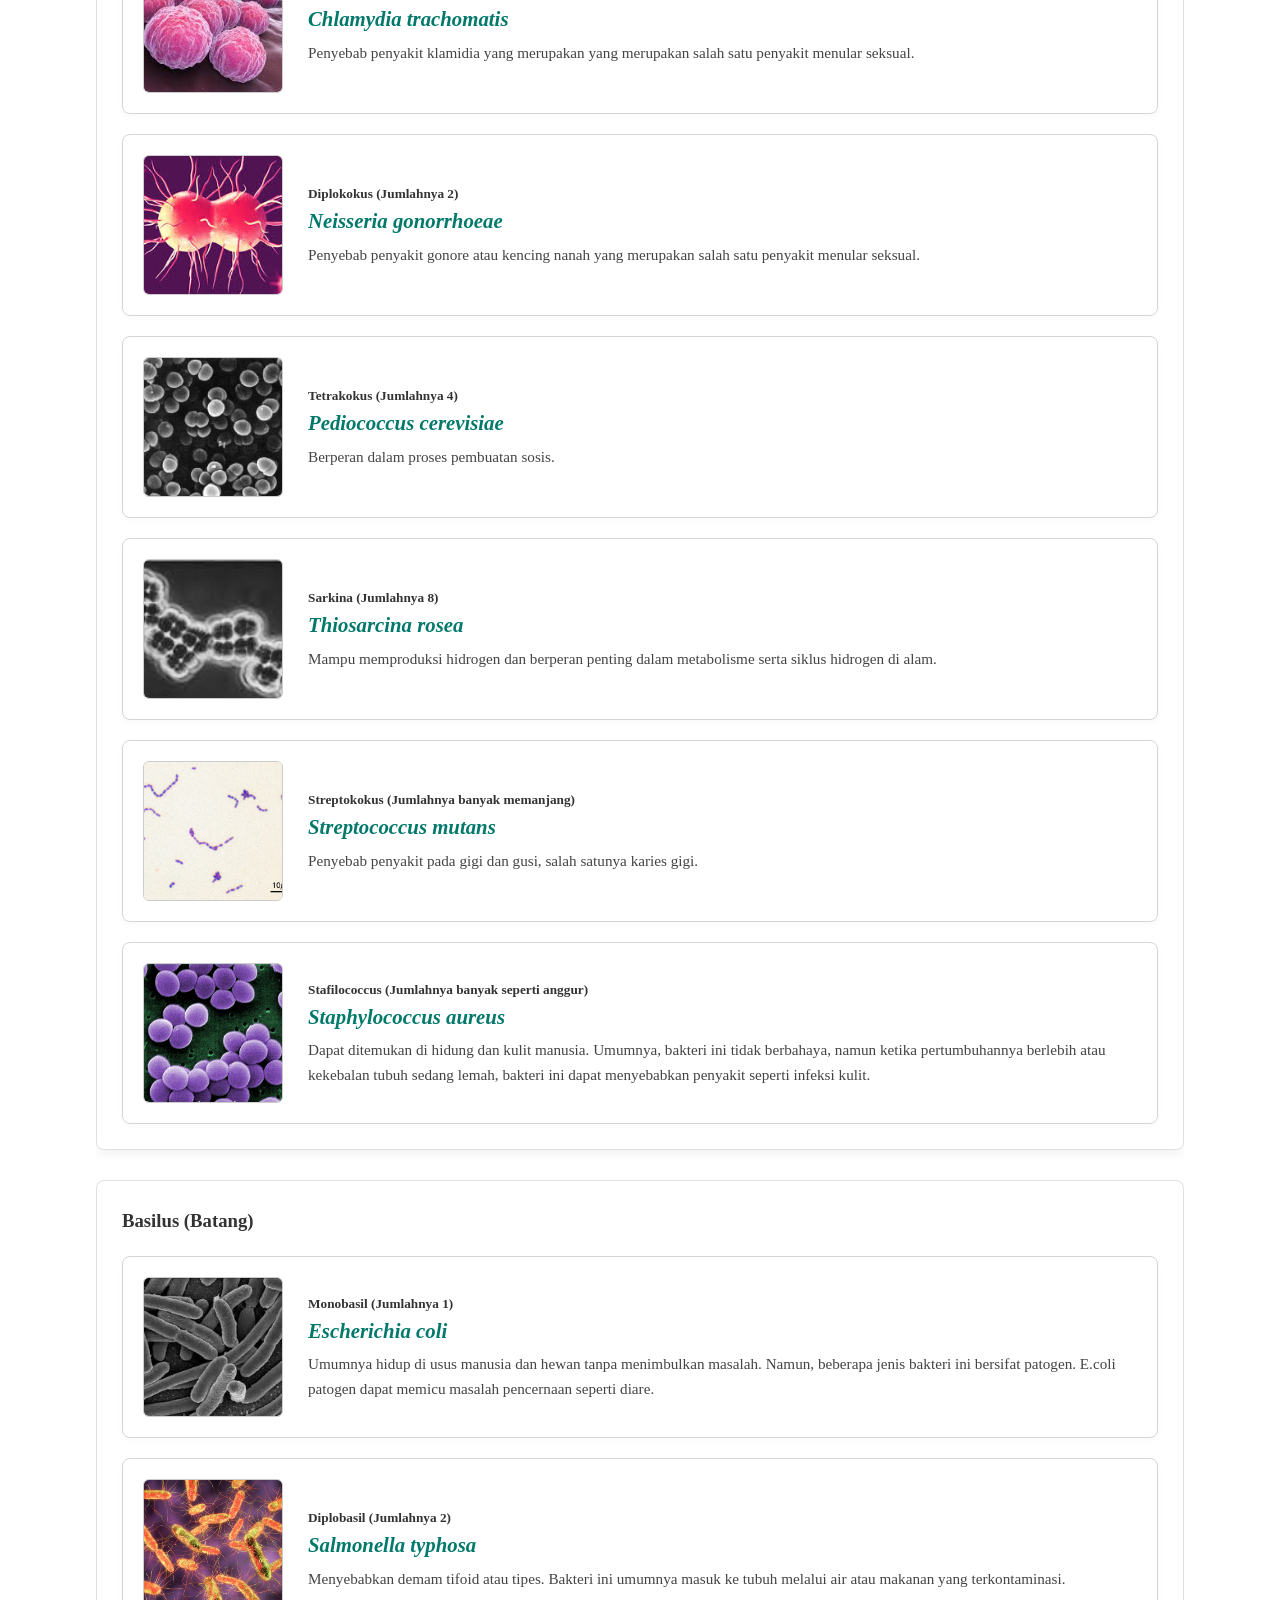
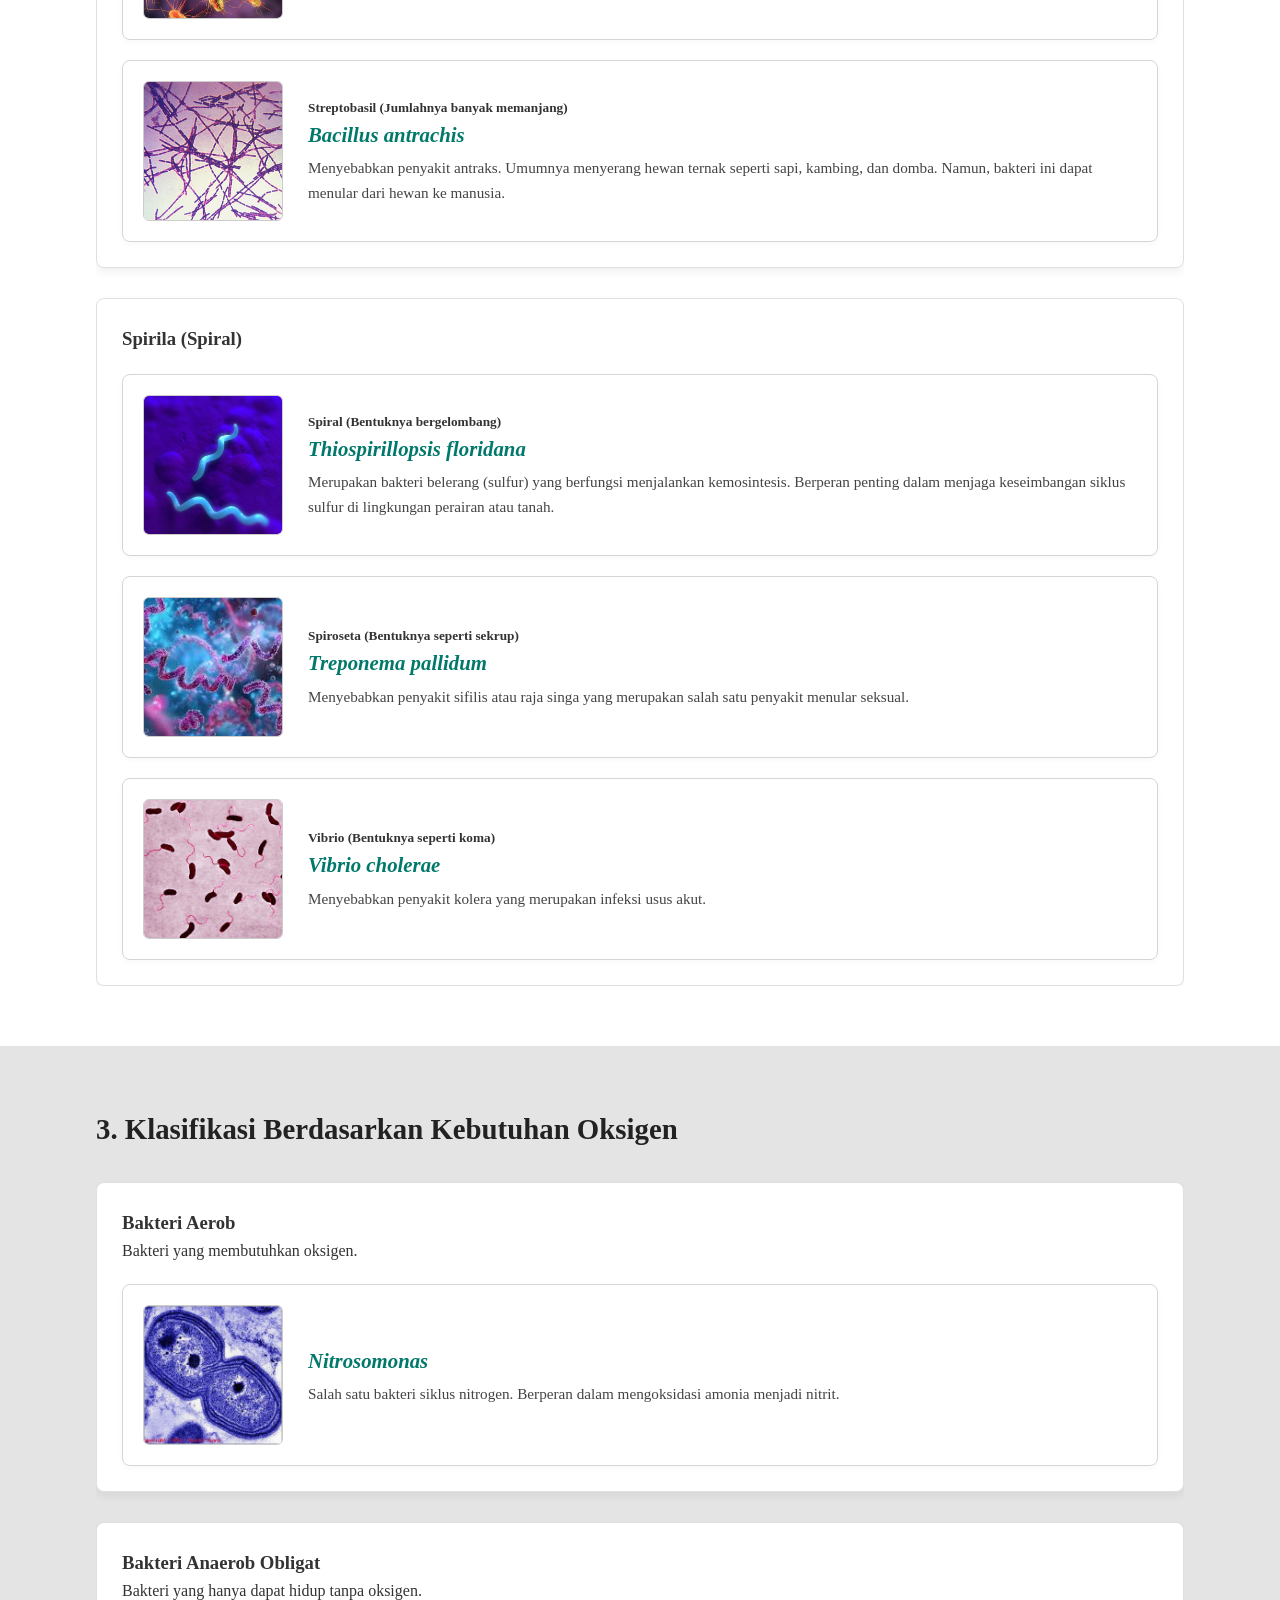
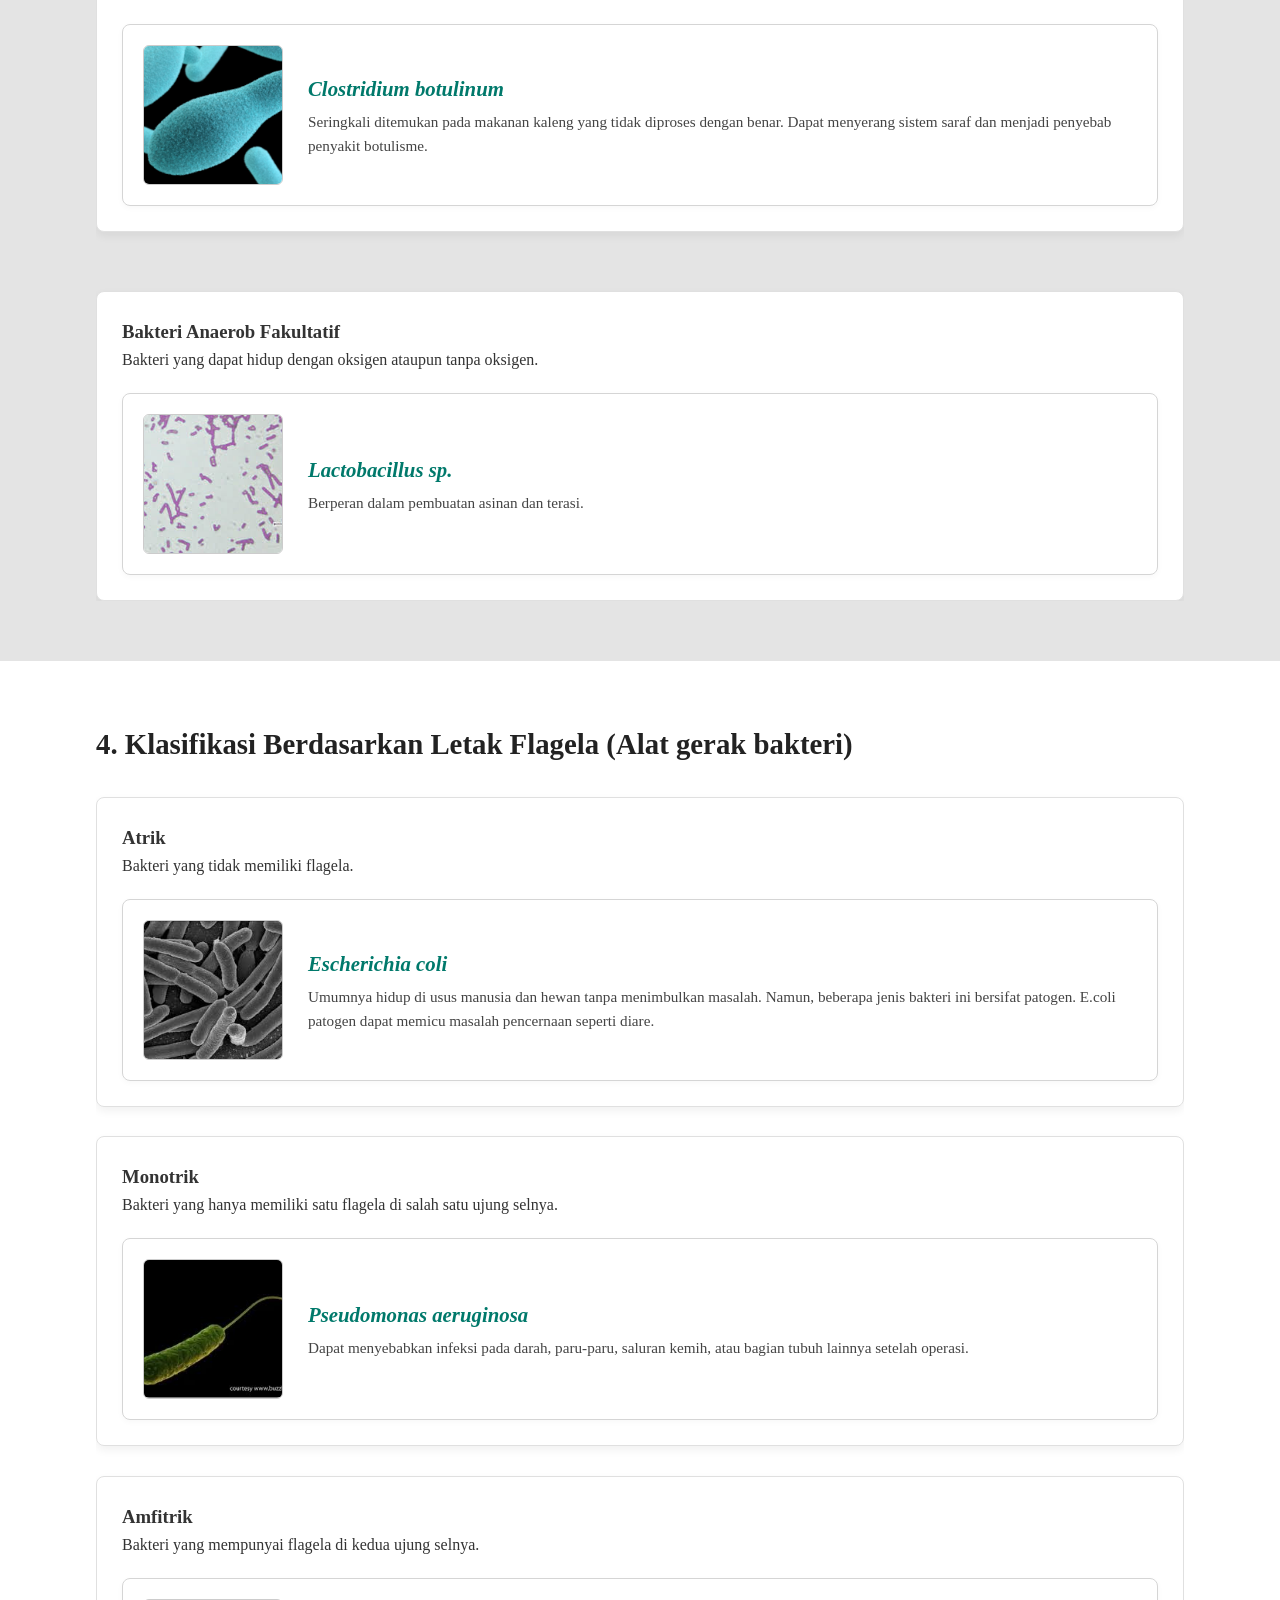
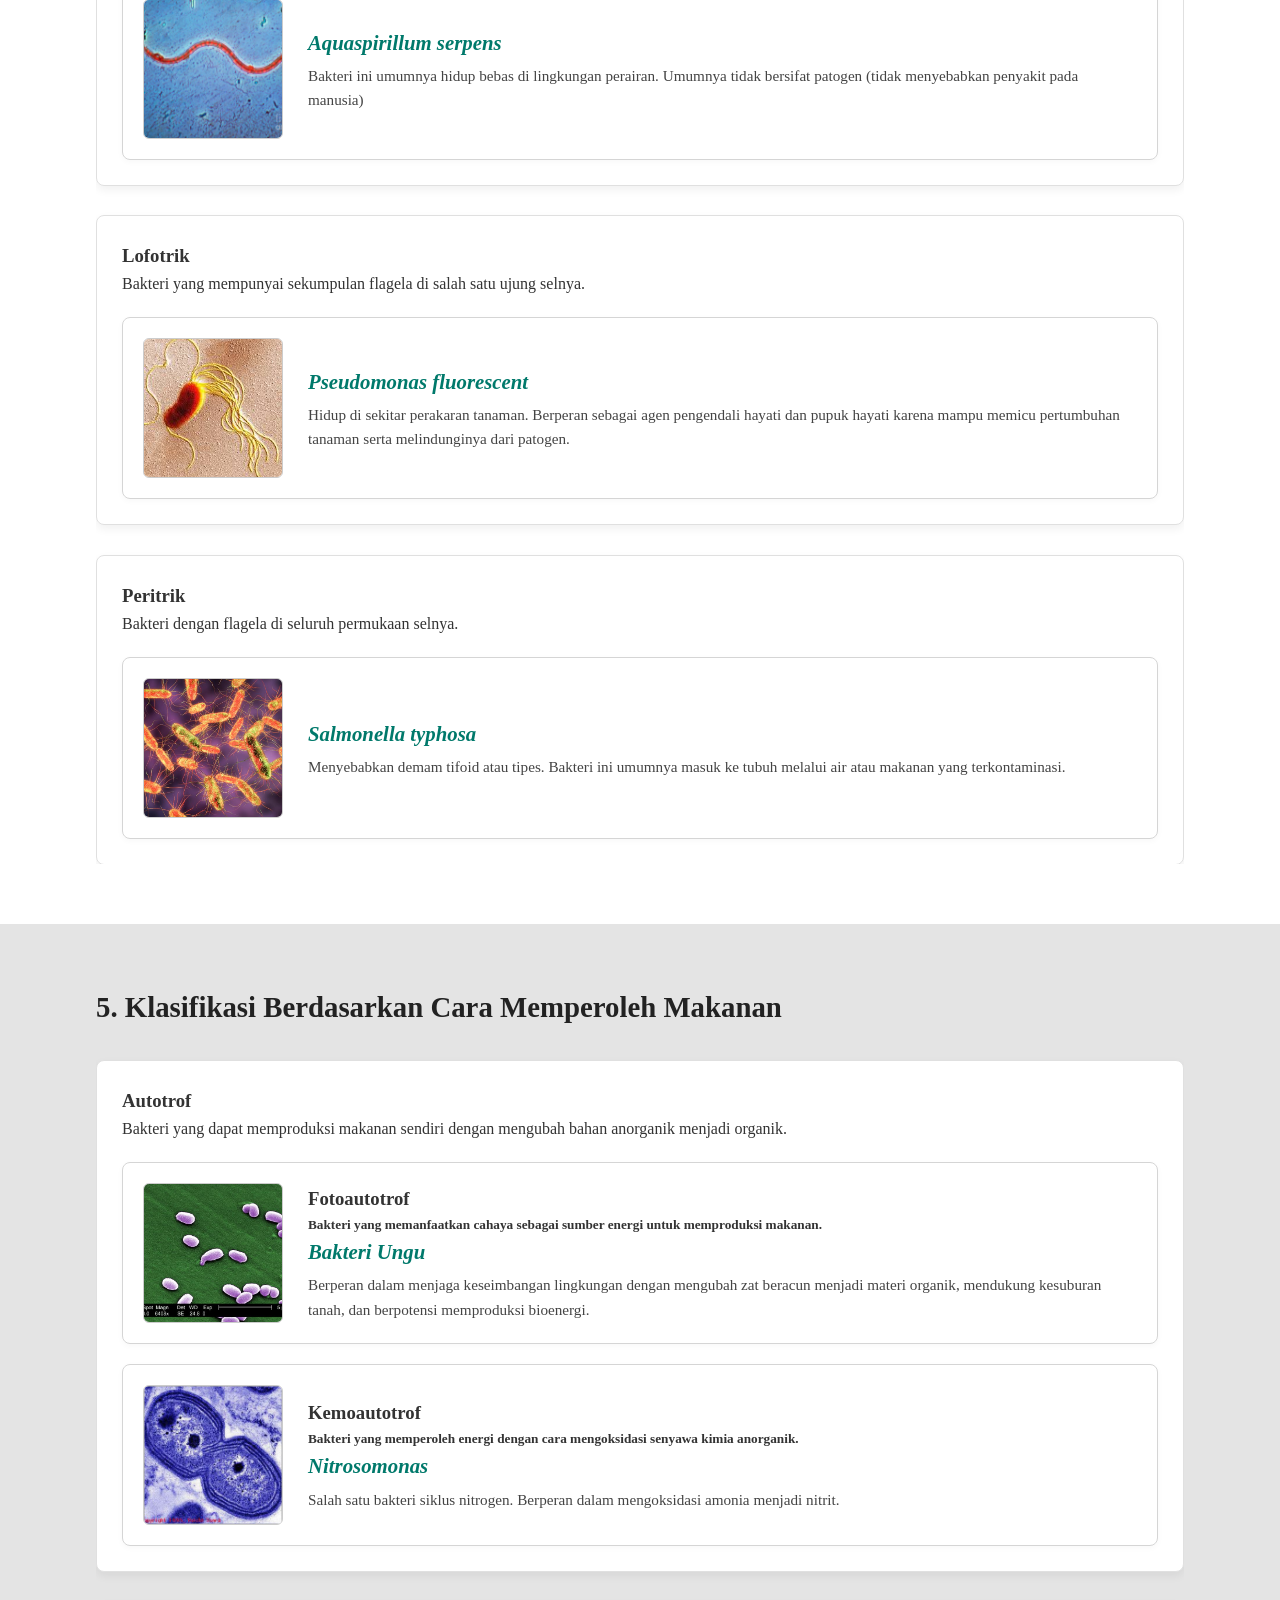
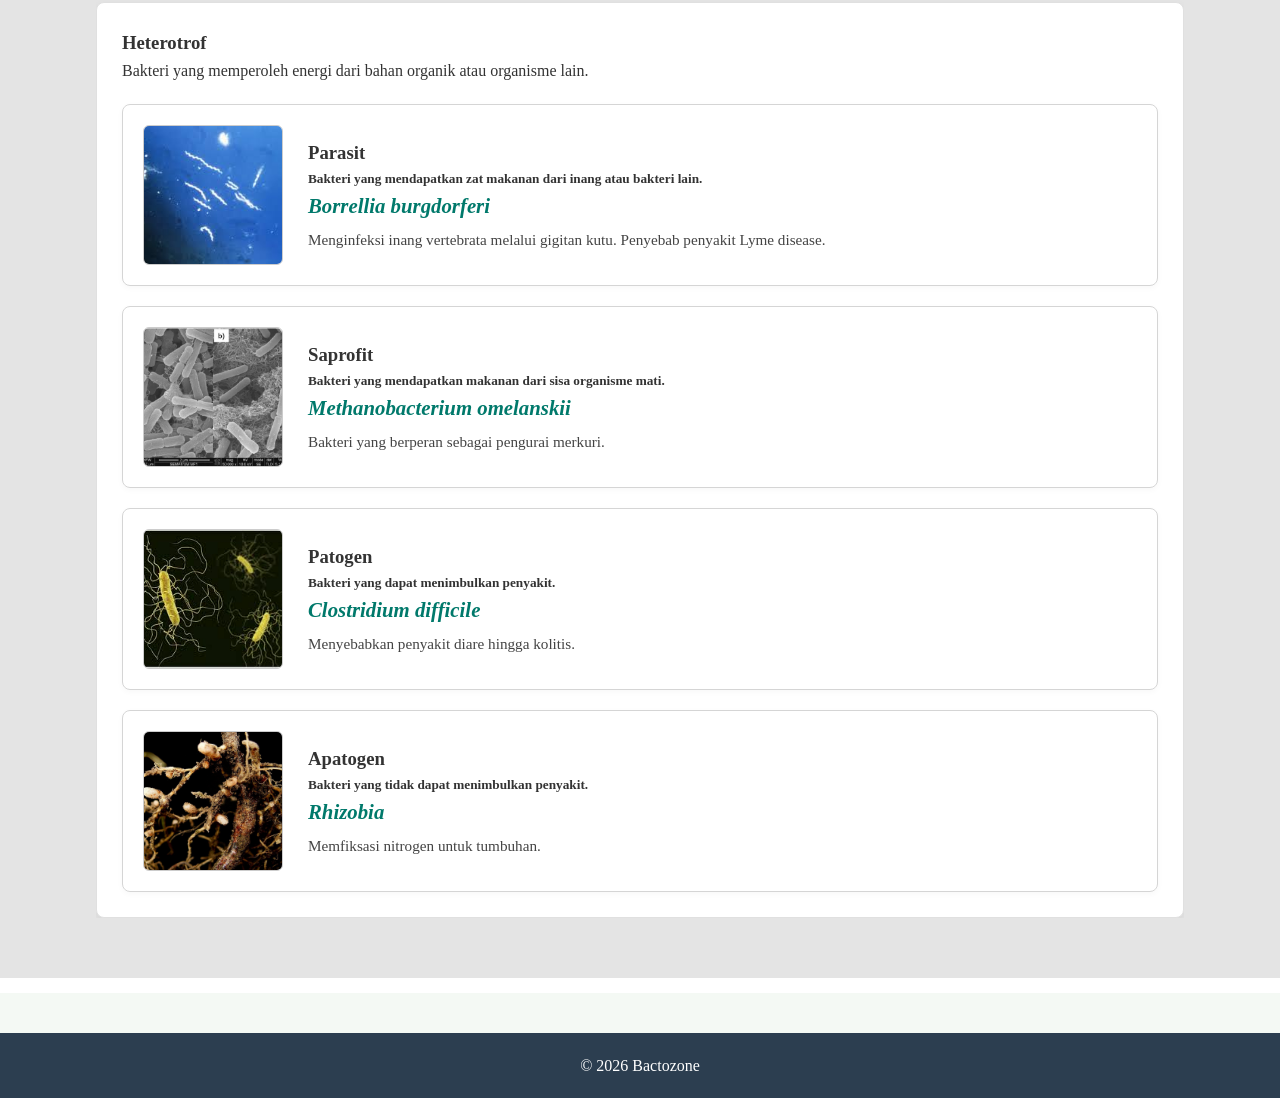
==== commit d21467e9: "Update jenis.html" ====
--- a/jenis.html
+++ b/jenis.html
@@ -405,5 +405,8 @@
         </div>
     </section>
   </section>
+    <footer>
+        <p>&copy; 2026 Bactozone</p>
+    </footer>
  <script src="script.js"></script>
 </body>
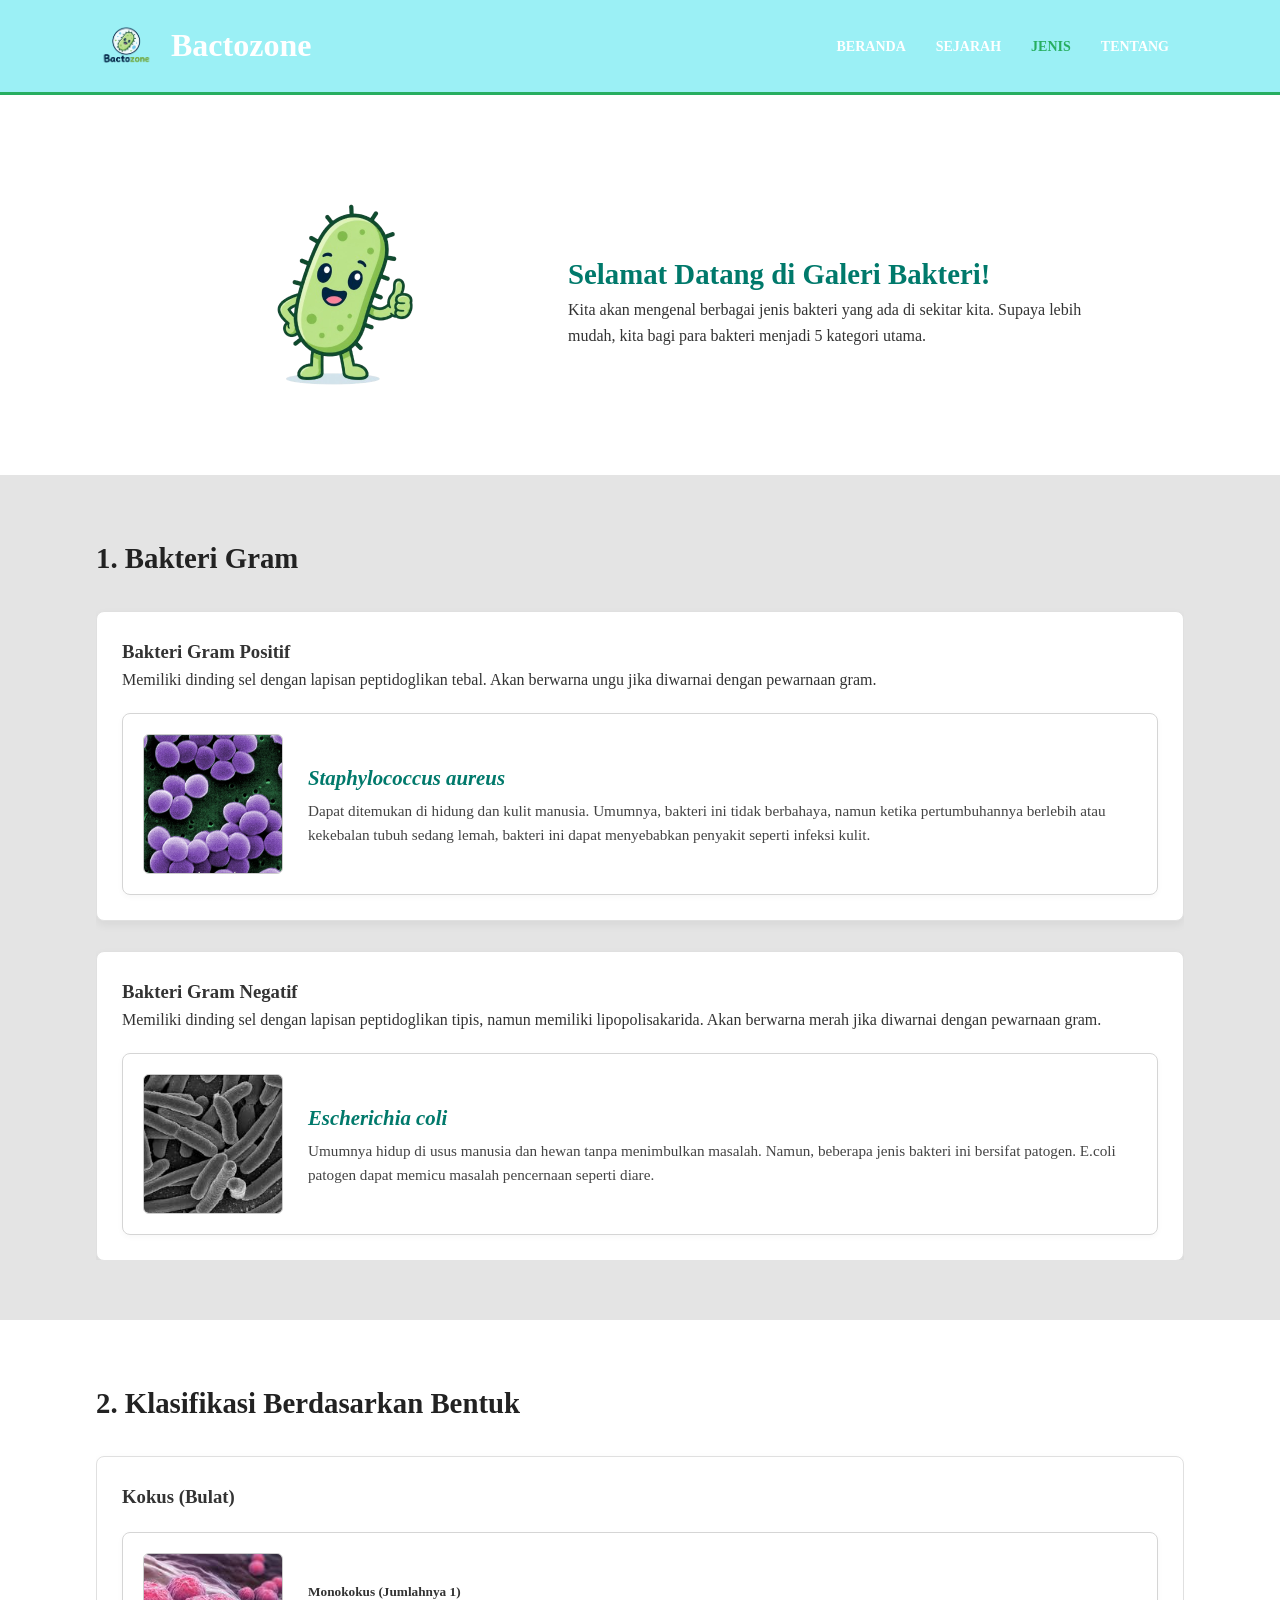
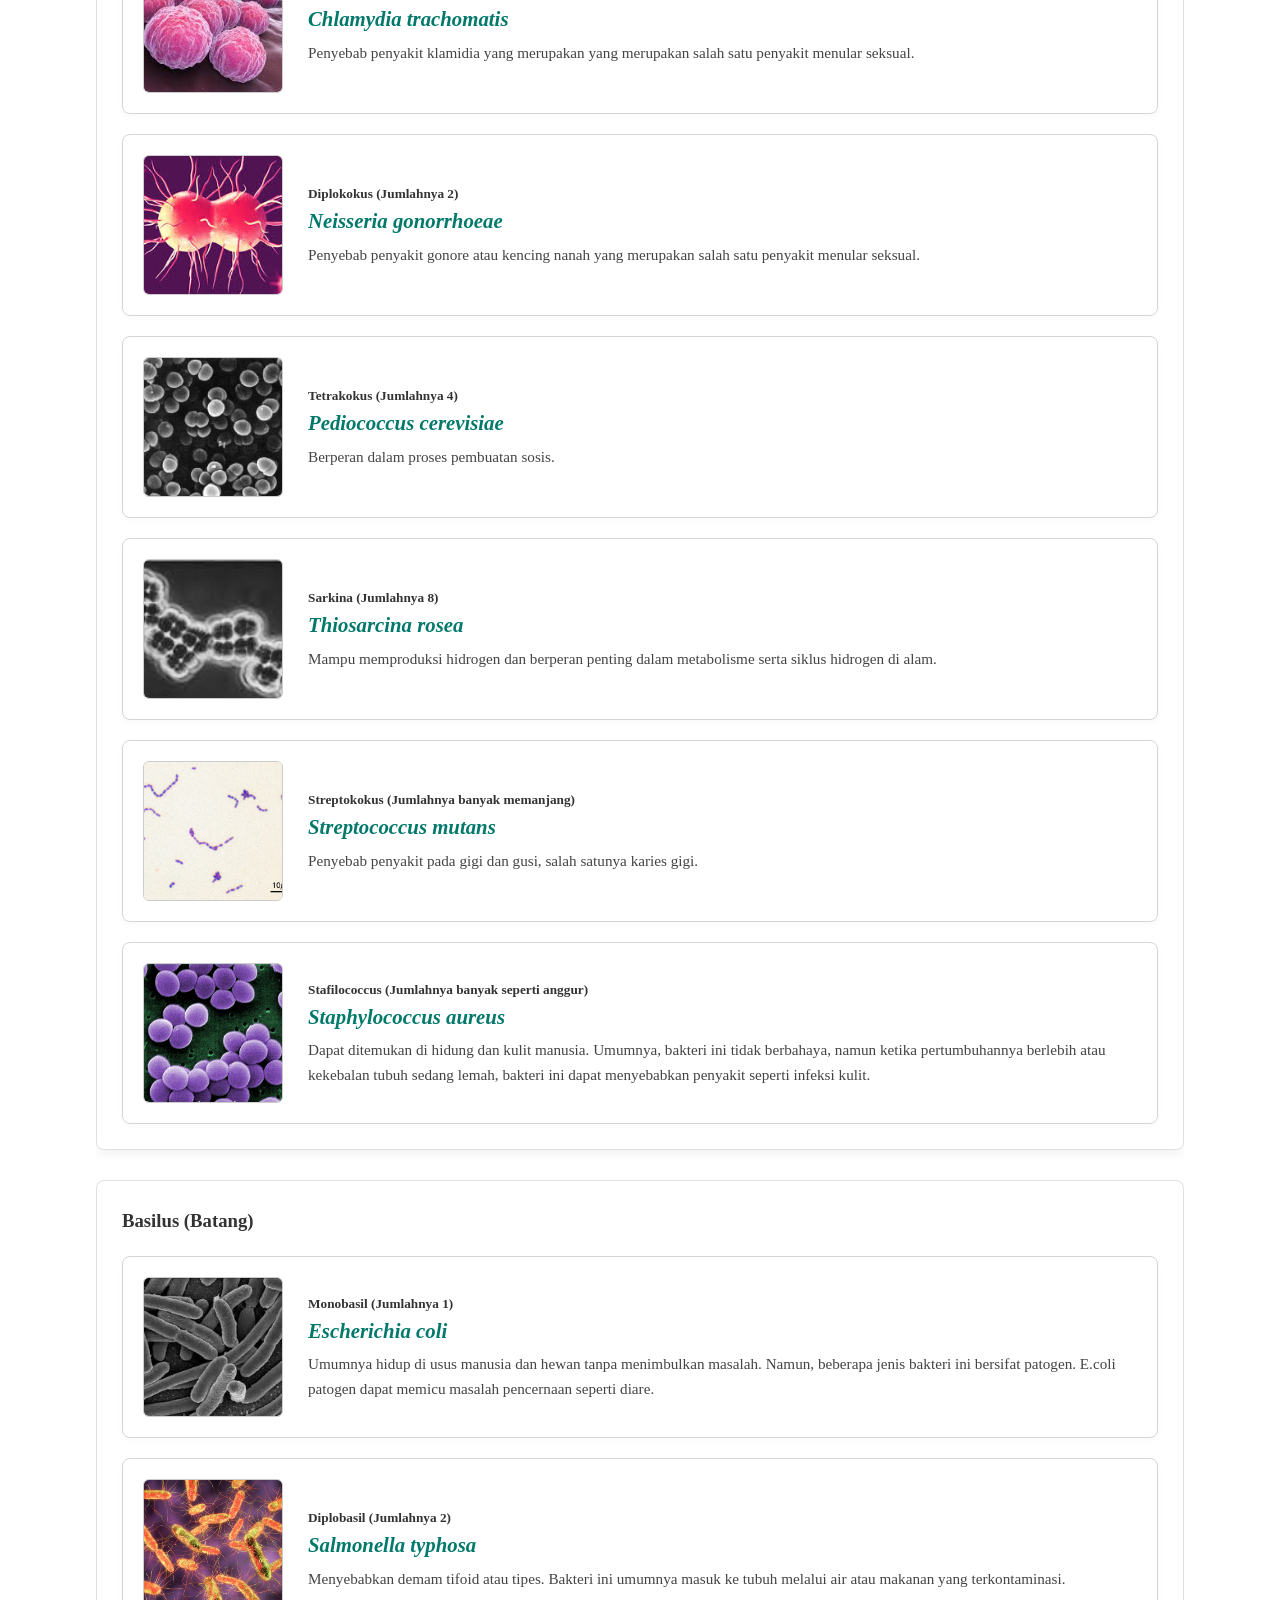
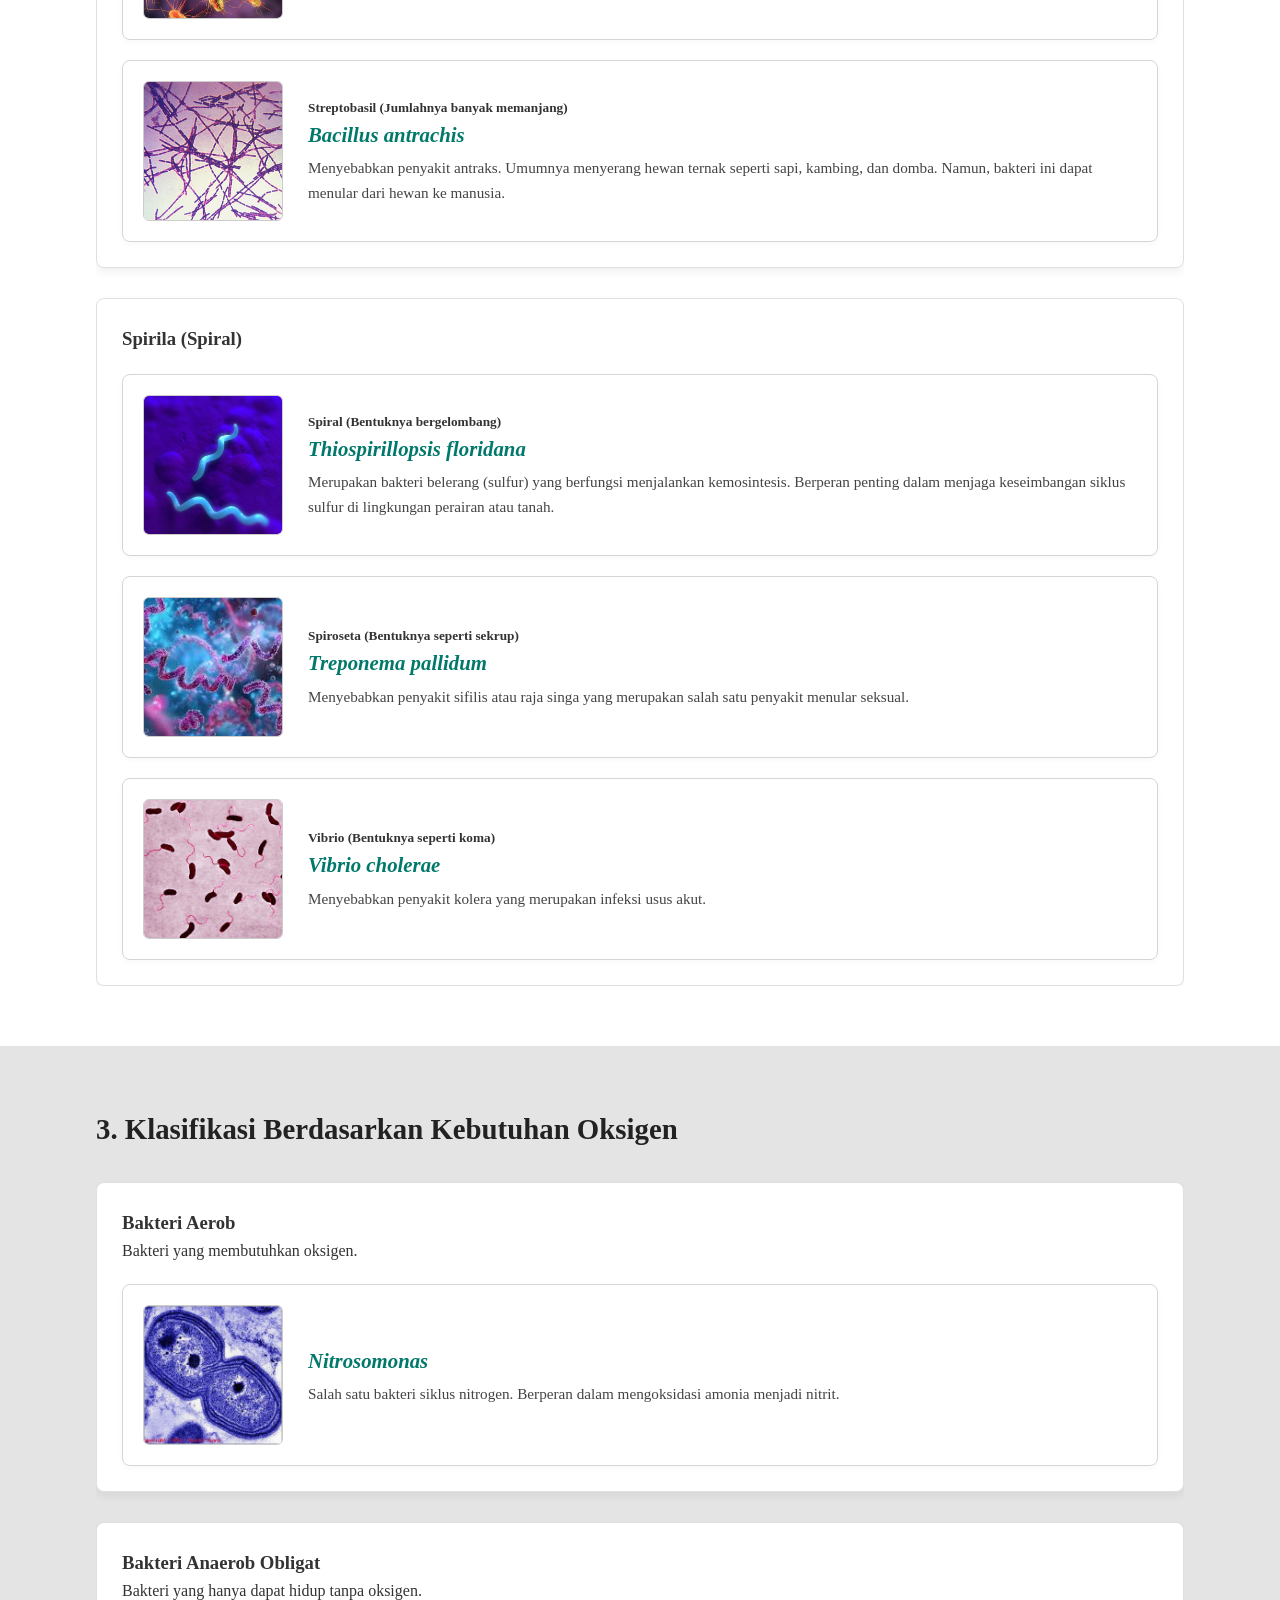
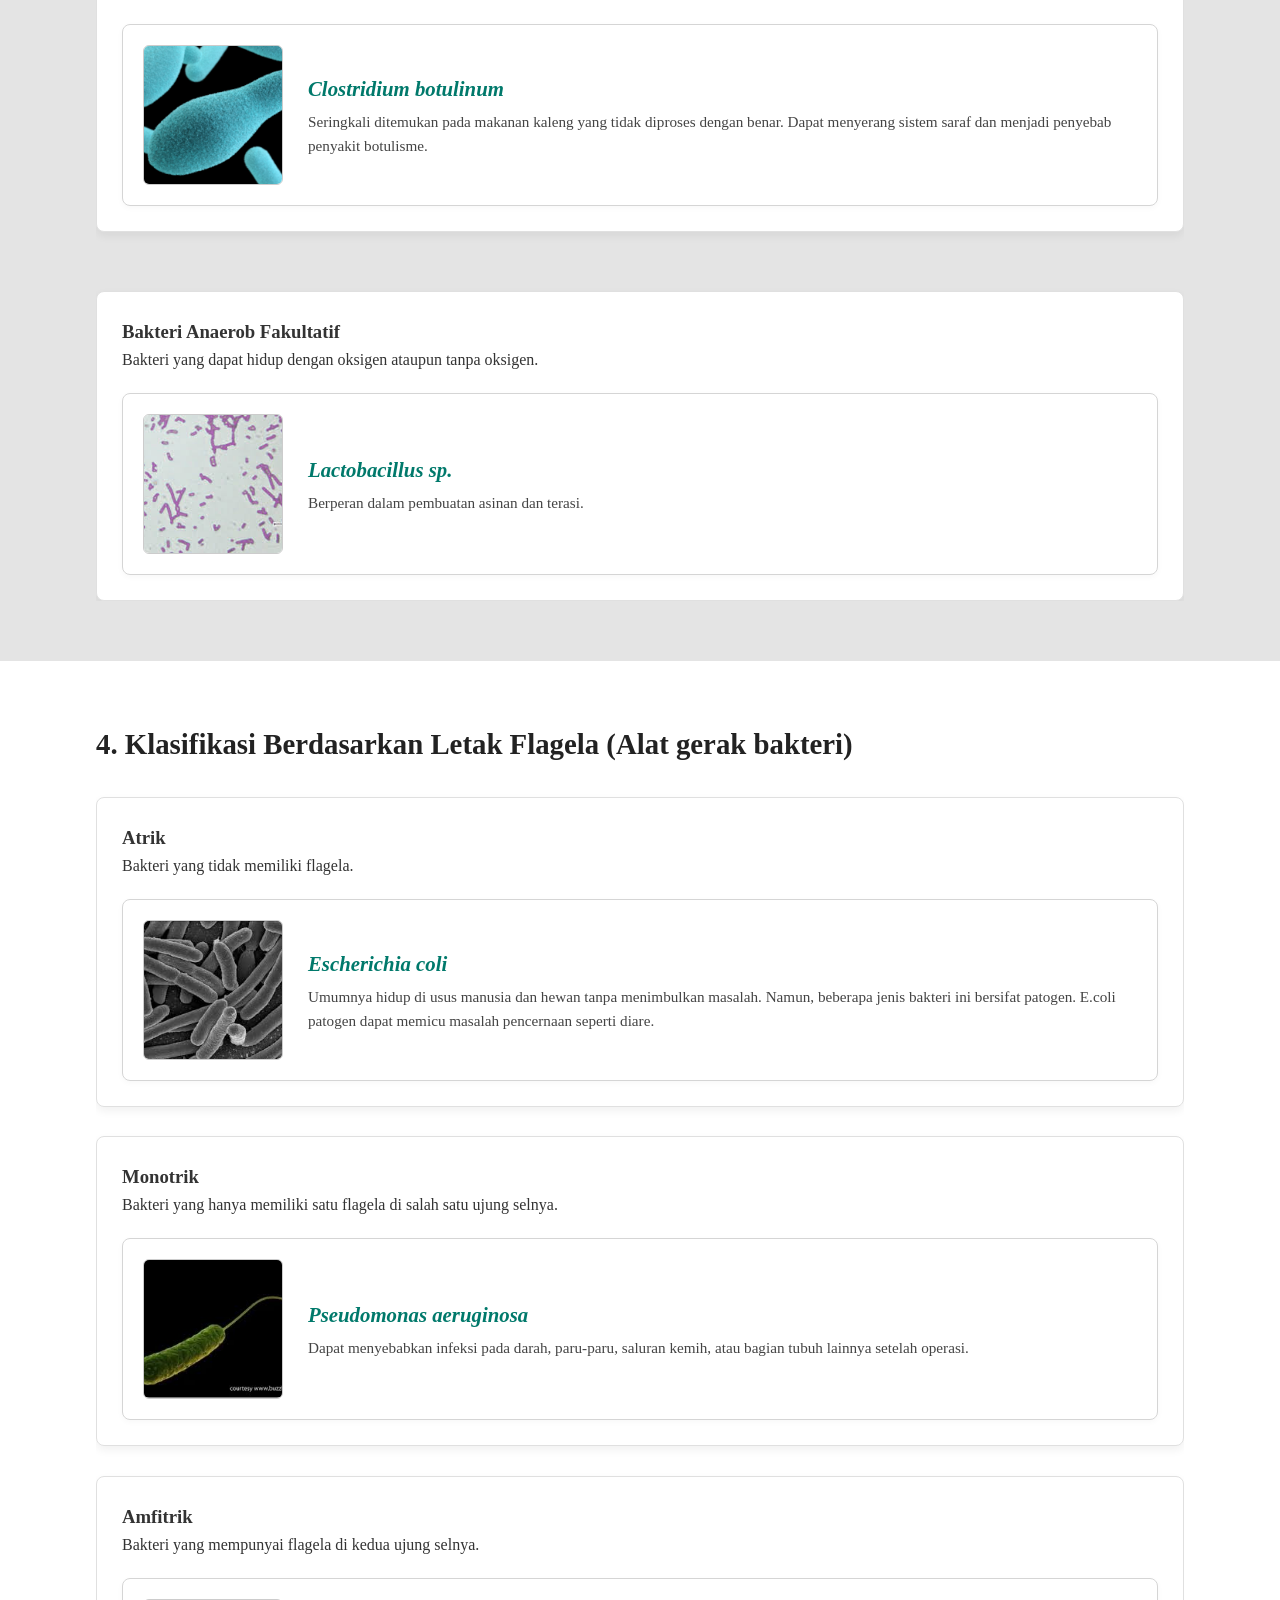
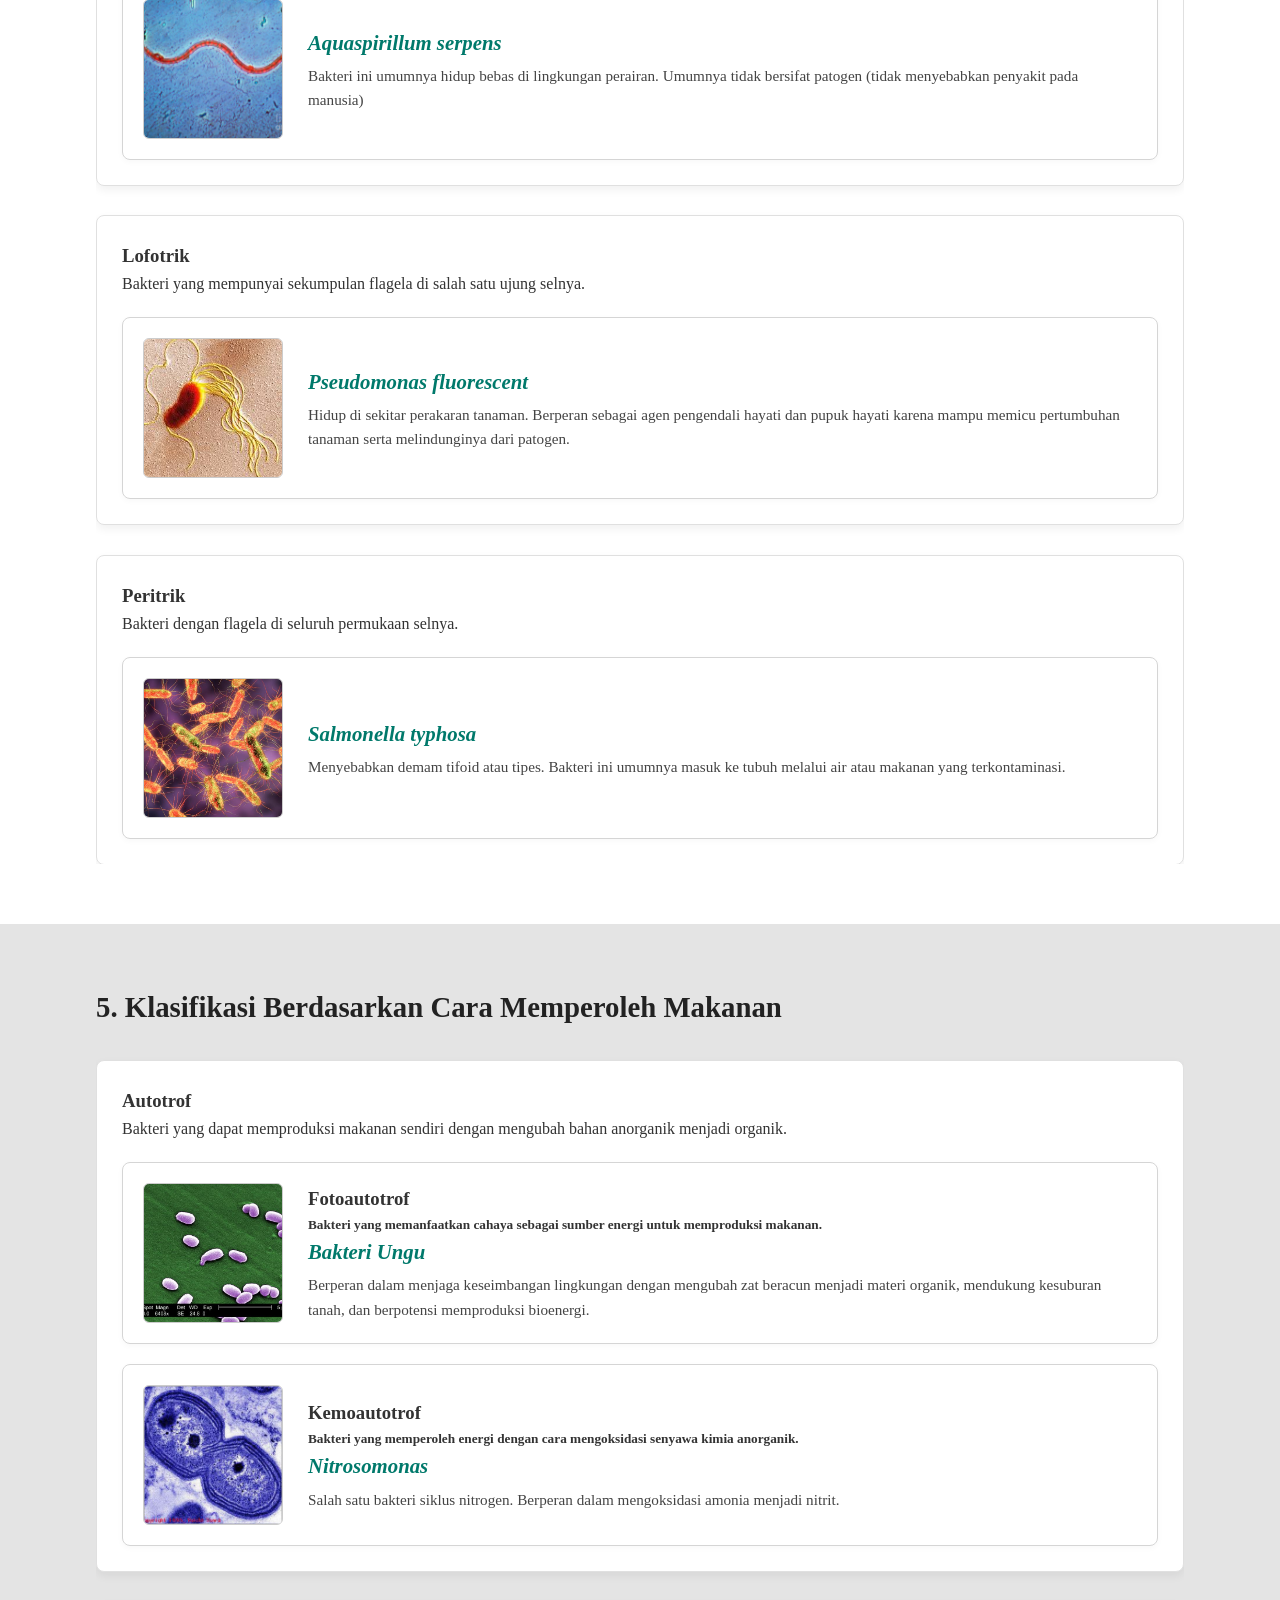
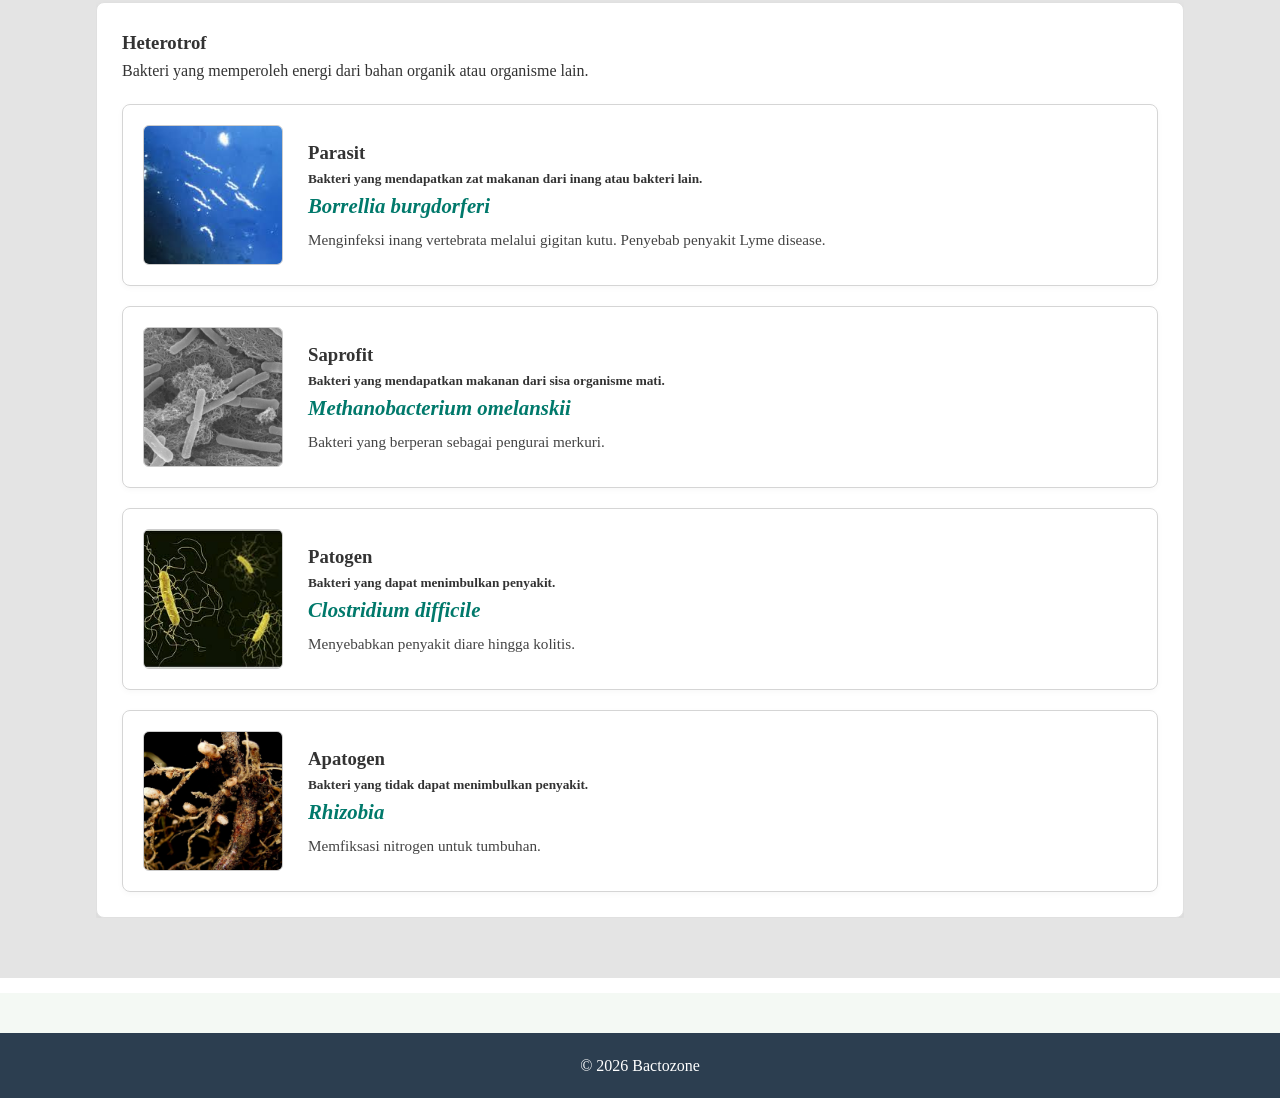
==== commit be54dfaa: "Update jenis.html" ====
--- a/jenis.html
+++ b/jenis.html
@@ -19,7 +19,7 @@
                     <li><a href="index.html">Beranda</a></li>
                     <li><a href="sejarah.html">Sejarah</a></li>
                     <li><a href="jenis.html" class="active">Jenis</a></li>
-                    <li><a href="#">Tentang</a></li>
+                    <li><a href="tentang.html">Tentang</a></li>
                 </ul>
             </nav>
         </div>
@@ -371,7 +371,7 @@
                     </div>
 
                     <div class="bakteri-template">
-                        <div class="bakteri-img-box"><img src="Methanobacterium.jpg" alt="Methanobacterium omelanskii"></div>
+                        <div class="bakteri-img-box"><img src="Methanobacterium_omelanskii.jpg" alt="Methanobacterium omelanskii"></div>
                         <div class="bakteri-info">
                             <h3> Saprofit</h3>
                             <h5> Bakteri yang mendapatkan makanan dari sisa organisme mati.</h5>
--- a/styles.css
+++ b/styles.css
@@ -17,6 +17,16 @@
     transition: color 0.3s ease, transform 0.2s ease !important;
 }
 
+.fade-left-item {
+    opacity: 0 !important;
+    transform: translateX(-40px) !important;
+    transition: opacity 0.8s ease-out, transform 0.8s ease-out !important;
+    will-change: opacity, transform;
+}
+.fade-left-visible {
+    opacity: 1 !important;
+    transform: translateX(0) !important;
+}
 /* General Styling */
 * {
   margin: 0;
